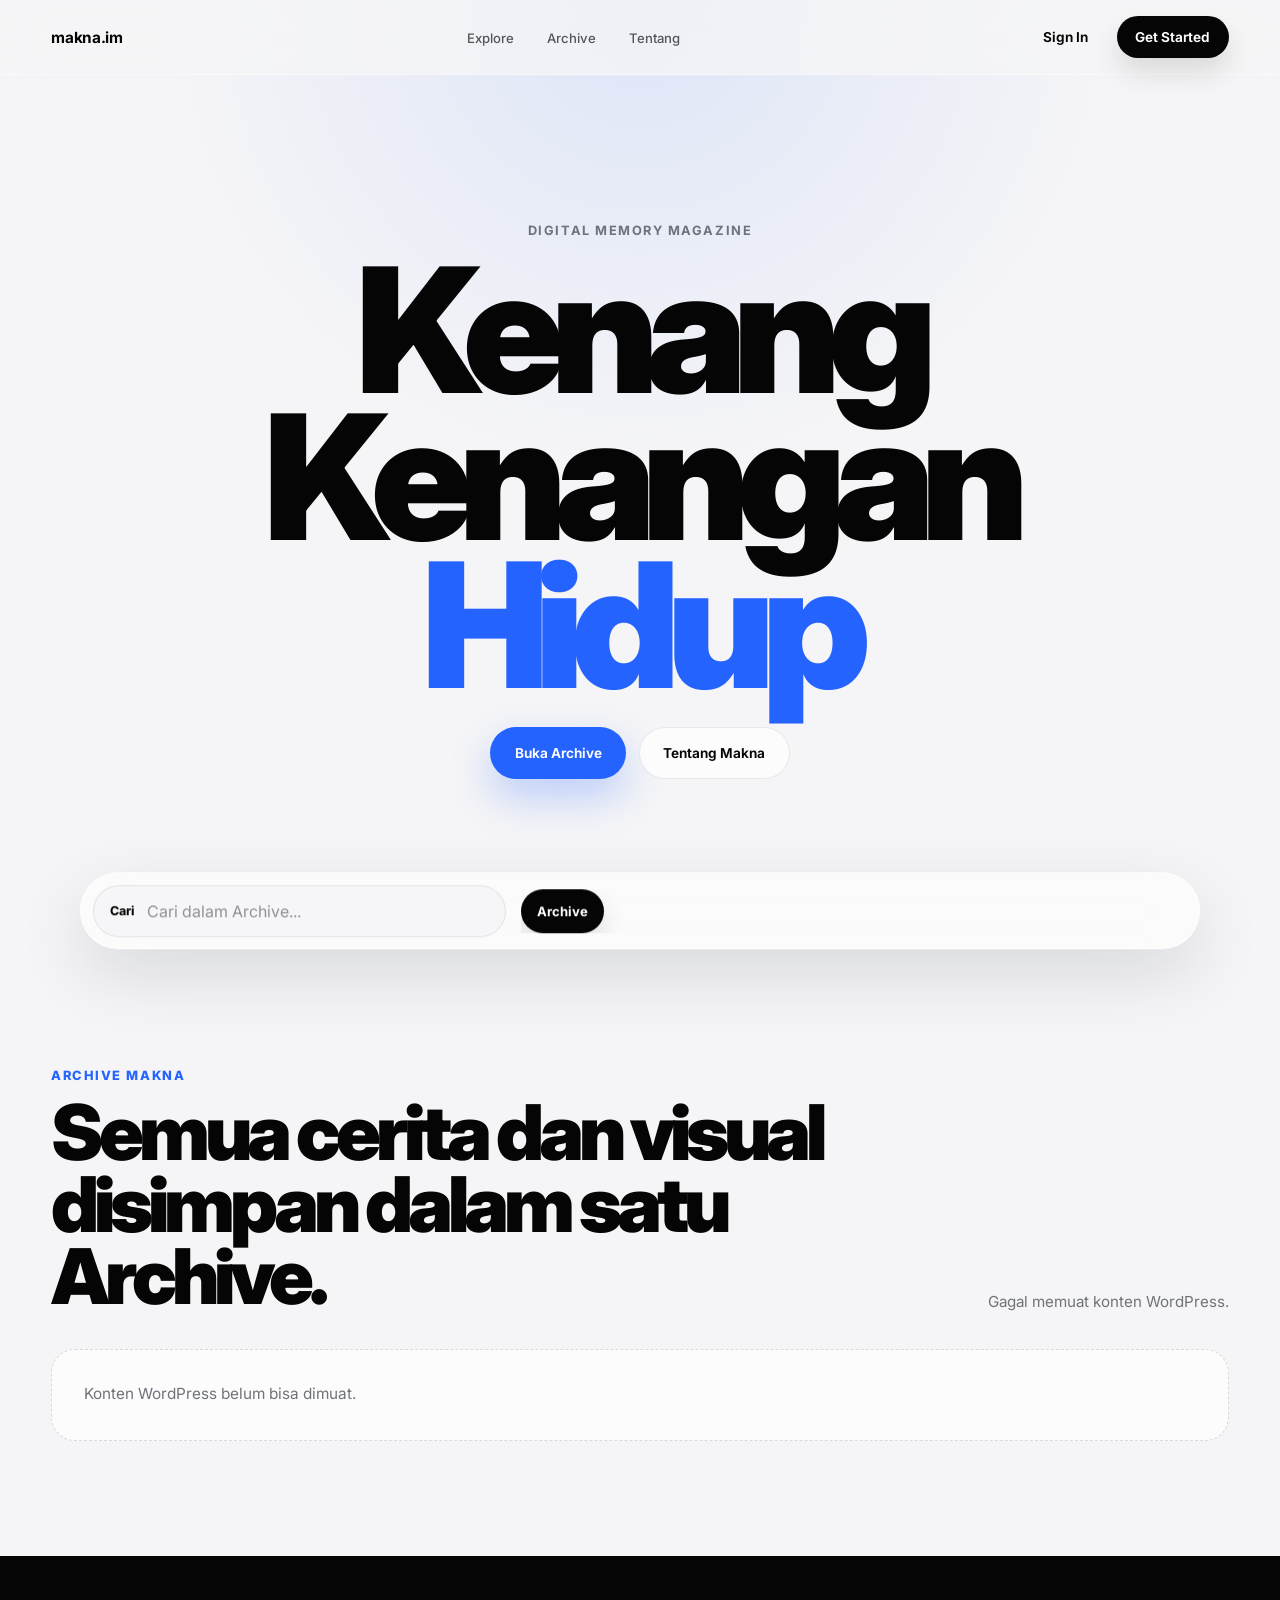
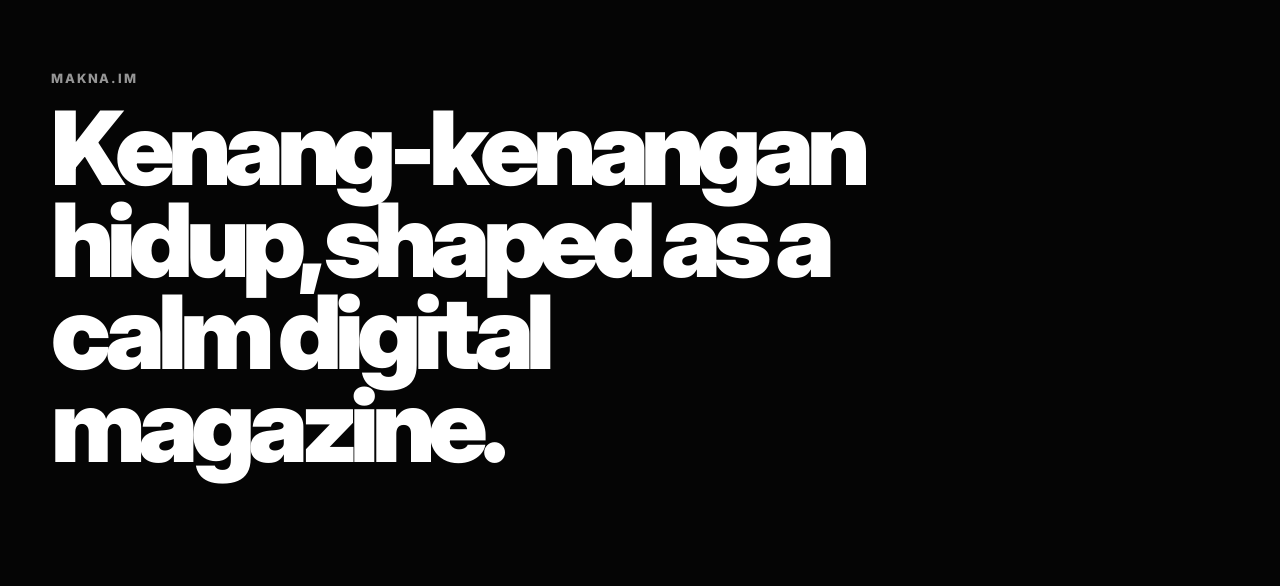
==== index.html @ 2d2ca5d4 "Update favicon and page title" ====
<!DOCTYPE html>
<html lang="id">
<head>
  <meta charset="UTF-8">
  <meta name="viewport" content="width=device-width, initial-scale=1.0">
  <title>Kenang Kenangan Hidup</title>
  <link rel="icon" type="image/svg+xml" href="assets/favicon.svg?v=20260603-title">
  <link rel="preconnect" href="https://fonts.googleapis.com">
  <link rel="preconnect" href="https://fonts.gstatic.com" crossorigin>
  <link href="https://fonts.googleapis.com/css2?family=Inter:wght@400;500;600;700;800;900&display=swap" rel="stylesheet">
  <link rel="stylesheet" href="assets/css/style.css">
</head>
<body>
  <nav id="navbar" class="site-nav">
    <a class="nav-logo" href="#">makna.im</a>
    <ul class="nav-links" id="navLinks">
      <li><a href="#explore">Explore</a></li>
      <li><a href="#content">Archive</a></li>
      <li><a href="#about">Tentang</a></li>
    </ul>
    <div class="nav-actions">
      <button class="btn btn-ghost" type="button">Sign In</button>
      <button class="btn btn-dark" type="button">Get Started</button>
    </div>
    <button class="hamburger" id="hamburger" type="button" aria-label="Buka menu">
      <span></span>
      <span></span>
      <span></span>
    </button>
  </nav>

  <main>
    <section class="hero" id="explore">
      <div class="hero-inner">
        <p class="hero-kicker">Digital memory magazine</p>
        <h1 class="hero-title">
          <span>Kenang</span>
          <span>Kenangan</span>
          <span class="accent">Hidup</span>
        </h1>
        <div class="hero-actions">
          <a class="btn btn-primary" href="#content">Buka Archive</a>
          <a class="btn btn-soft" href="#about">Tentang Makna</a>
        </div>
      </div>
    </section>

    <section class="discover" id="content" aria-label="Konten makna.im">
      <div class="search-shell">
        <label class="search-field" for="contentSearch">
          <span>Cari</span>
          <input id="contentSearch" type="search" placeholder="Cari dalam Archive...">
        </label>
        <div class="category-tabs" aria-label="Archive konten">
          <button class="tab active" type="button" aria-current="true">Archive</button>
        </div>
      </div>
    </section>

    <section class="showcase">
      <div class="section-head">
        <div>
          <p class="section-kicker">Archive makna</p>
          <h2>Semua cerita dan visual disimpan dalam satu Archive.</h2>
        </div>
        <p id="contentStatus">Memuat konten</p>
      </div>
      <div class="editorial-grid" id="contentGrid" aria-live="polite"></div>
    </section>

    <section class="about-strip" id="about">
      <p>makna.im</p>
      <h2>Kenang-kenangan hidup, shaped as a calm digital magazine.</h2>
    </section>
  </main>

  <div class="content-modal" id="contentModal" aria-hidden="true">
    <div class="modal-backdrop" data-modal-close></div>
    <article class="modal-dialog" role="dialog" aria-modal="true" aria-labelledby="modalTitle">
      <button class="modal-close" type="button" aria-label="Tutup popup" data-modal-close>×</button>
      <div class="modal-image" id="modalImage"></div>
      <div class="modal-body">
        <p class="modal-date" id="modalDate"></p>
        <h2 id="modalTitle"></h2>
        <div class="modal-content" id="modalContent"></div>
      </div>
    </article>
  </div>

  <script src="assets/js/config.js?v=20260603-archive2"></script>
  <script src="assets/js/wordpress.js?v=20260603-archive2"></script>
  <script src="assets/js/app.js?v=20260603-archive2"></script>
</body>
</html>
---- assets/css/style.css ----
:root {
  --bg: #f5f5f7;
  --ink: #050505;
  --muted: #6f7279;
  --soft: #ffffff;
  --accent: #2563ff;
  --line: rgba(5, 5, 5, 0.08);
  --line-strong: rgba(5, 5, 5, 0.14);
  --shadow: 0 28px 80px rgba(10, 15, 30, 0.12);
  --ease: cubic-bezier(0.2, 0.8, 0.2, 1);
}

*, *::before, *::after {
  box-sizing: border-box;
  margin: 0;
  padding: 0;
}

html {
  scroll-behavior: smooth;
  font-size: 16px;
}

body {
  min-height: 100vh;
  background:
    radial-gradient(circle at 50% 0%, rgba(37, 99, 255, 0.11), transparent 30rem),
    var(--bg);
  color: var(--ink);
  font-family: "Inter", -apple-system, BlinkMacSystemFont, "Segoe UI", sans-serif;
  overflow-x: hidden;
}

body.modal-open {
  overflow: hidden;
}

img {
  display: block;
  max-width: 100%;
}

button,
input {
  font: inherit;
}

button {
  cursor: pointer;
}

.site-nav {
  position: sticky;
  top: 0;
  z-index: 40;
  display: grid;
  grid-template-columns: auto 1fr auto;
  align-items: center;
  gap: 2rem;
  padding: 1rem clamp(1.25rem, 4vw, 4.5rem);
  background: rgba(245, 245, 247, 0.72);
  border-bottom: 1px solid rgba(255, 255, 255, 0.56);
  backdrop-filter: blur(22px);
}

.nav-logo {
  color: var(--ink);
  font-size: 0.96rem;
  font-weight: 700;
  letter-spacing: -0.02em;
  text-decoration: none;
}

.nav-links {
  display: flex;
  justify-content: center;
  gap: clamp(1.1rem, 2.6vw, 2.6rem);
  list-style: none;
}

.nav-links a {
  color: rgba(5, 5, 5, 0.66);
  font-size: 0.82rem;
  font-weight: 500;
  text-decoration: none;
  transition: color 0.25s var(--ease);
}

.nav-links a:hover {
  color: var(--ink);
}

.nav-actions {
  display: flex;
  align-items: center;
  gap: 0.65rem;
}

.btn {
  display: inline-flex;
  align-items: center;
  justify-content: center;
  min-height: 42px;
  padding: 0 1.1rem;
  border: 1px solid transparent;
  border-radius: 999px;
  font-size: 0.85rem;
  font-weight: 650;
  text-decoration: none;
  transition: transform 0.25s var(--ease), box-shadow 0.25s var(--ease), background 0.25s var(--ease), color 0.25s var(--ease);
}

.btn:hover {
  transform: translateY(-2px);
}

.btn-ghost {
  background: transparent;
  color: var(--ink);
}

.btn-dark {
  background: var(--ink);
  color: #fff;
  box-shadow: 0 14px 28px rgba(5, 5, 5, 0.12);
}

.btn-primary {
  min-height: 52px;
  padding: 0 1.45rem;
  background: var(--accent);
  color: #fff;
  box-shadow: 0 18px 42px rgba(37, 99, 255, 0.28);
}

.btn-primary:hover {
  box-shadow: 0 22px 56px rgba(37, 99, 255, 0.36);
}

.btn-soft {
  min-height: 52px;
  padding: 0 1.45rem;
  background: rgba(255, 255, 255, 0.72);
  border-color: rgba(5, 5, 5, 0.08);
  color: var(--ink);
}

.hamburger {
  display: none;
  width: 42px;
  height: 42px;
  background: rgba(255, 255, 255, 0.72);
  border: 1px solid var(--line);
  border-radius: 999px;
  place-items: center;
  gap: 4px;
}

.hamburger span {
  display: block;
  width: 16px;
  height: 2px;
  background: var(--ink);
}

.hero {
  display: grid;
  min-height: calc(100vh - 74px);
  place-items: center;
  padding: clamp(3rem, 7vw, 6rem) clamp(1.25rem, 4vw, 4.5rem) 4rem;
}

.hero-inner {
  width: min(1180px, 100%);
  text-align: center;
}

.hero-kicker {
  margin-bottom: 1.35rem;
  color: var(--muted);
  font-size: 0.8rem;
  font-weight: 700;
  letter-spacing: 0.12em;
  text-transform: uppercase;
}

.hero-title {
  display: grid;
  gap: 0.05em;
  font-size: clamp(4.1rem, 13.6vw, 13.4rem);
  font-weight: 900;
  letter-spacing: -0.075em;
  line-height: 0.8;
}

.hero-title span {
  display: block;
}

.hero-title .accent {
  color: var(--accent);
}

.hero-subheadline {
  width: min(720px, 100%);
  margin: clamp(1.6rem, 4vw, 2.6rem) auto 0;
  color: rgba(5, 5, 5, 0.68);
  font-size: clamp(1.05rem, 1.7vw, 1.35rem);
  font-weight: 450;
  line-height: 1.55;
}

.hero-actions {
  display: flex;
  justify-content: center;
  gap: 0.85rem;
  margin-top: 2rem;
}

.discover {
  padding: 0 clamp(1.25rem, 4vw, 4.5rem);
  transform: translateY(-1.8rem);
}

.search-shell {
  display: grid;
  grid-template-columns: minmax(240px, 0.9fr) minmax(0, 1.45fr);
  gap: 0.9rem;
  align-items: center;
  width: min(1120px, 100%);
  margin: 0 auto;
  padding: 0.72rem;
  background: rgba(255, 255, 255, 0.62);
  border: 1px solid rgba(255, 255, 255, 0.86);
  border-radius: 999px;
  box-shadow: 0 24px 70px rgba(10, 15, 30, 0.12);
  backdrop-filter: blur(24px);
}

.search-field {
  display: flex;
  align-items: center;
  gap: 0.85rem;
  min-height: 52px;
  padding: 0 1rem;
  background: rgba(245, 245, 247, 0.82);
  border: 1px solid var(--line);
  border-radius: 999px;
}

.search-field span {
  color: var(--ink);
  font-size: 0.78rem;
  font-weight: 750;
}

.search-field input {
  width: 100%;
  min-width: 0;
  background: transparent;
  border: 0;
  color: var(--ink);
  outline: 0;
}

.search-field input::placeholder {
  color: rgba(5, 5, 5, 0.42);
}

.category-tabs {
  display: flex;
  gap: 0.35rem;
  overflow-x: auto;
  scrollbar-width: none;
}

.category-tabs::-webkit-scrollbar {
  display: none;
}

.tab {
  flex: 0 0 auto;
  min-height: 44px;
  padding: 0 1rem;
  background: transparent;
  border: 0;
  border-radius: 999px;
  color: rgba(5, 5, 5, 0.56);
  font-size: 0.82rem;
  font-weight: 700;
  transition: color 0.25s var(--ease), background 0.25s var(--ease), box-shadow 0.25s var(--ease);
}

.tab:hover,
.tab.active {
  background: var(--ink);
  color: #fff;
  box-shadow: 0 12px 26px rgba(5, 5, 5, 0.12);
}

.showcase {
  padding: clamp(2.8rem, 7vw, 6rem) clamp(1.25rem, 4vw, 4.5rem) clamp(4rem, 9vw, 8rem);
}

.section-head {
  display: grid;
  grid-template-columns: minmax(0, 1fr) minmax(220px, 330px);
  gap: 2rem;
  align-items: end;
  width: min(1280px, 100%);
  margin: 0 auto 2.2rem;
}

.section-kicker {
  margin-bottom: 0.9rem;
  color: var(--accent);
  font-size: 0.8rem;
  font-weight: 800;
  letter-spacing: 0.12em;
  text-transform: uppercase;
}

.section-head h2 {
  max-width: 840px;
  font-size: clamp(2.3rem, 6vw, 5.9rem);
  font-weight: 900;
  letter-spacing: -0.065em;
  line-height: 0.94;
}

.section-head > p {
  color: var(--muted);
  font-size: 0.95rem;
  line-height: 1.55;
  text-align: right;
}

.editorial-grid {
  display: grid;
  grid-template-columns: repeat(12, minmax(0, 1fr));
  grid-auto-rows: 92px;
  gap: clamp(0.9rem, 1.8vw, 1.25rem);
  width: min(1280px, 100%);
  margin: 0 auto;
}

.content-card {
  position: relative;
  overflow: hidden;
  display: flex;
  align-items: flex-end;
  min-height: 280px;
  padding: 0;
  background: #dfe2e8;
  border: 0;
  border-radius: 24px;
  color: #fff;
  cursor: pointer;
  grid-column: span 4;
  grid-row: span 4;
  isolation: isolate;
  text-align: left;
  box-shadow: 0 12px 40px rgba(10, 15, 30, 0.08);
  transition: transform 0.35s var(--ease), box-shadow 0.35s var(--ease);
}

.content-card:nth-child(6n + 1) {
  grid-column: span 7;
  grid-row: span 6;
}

.content-card:nth-child(6n + 2) {
  grid-column: span 5;
  grid-row: span 4;
}

.content-card:nth-child(6n + 3) {
  grid-column: span 5;
  grid-row: span 5;
}

.content-card:nth-child(6n + 4) {
  grid-column: span 4;
  grid-row: span 4;
}

.content-card:nth-child(6n + 5) {
  grid-column: span 3;
  grid-row: span 4;
}

.content-card:hover {
  transform: translateY(-6px);
  box-shadow: 0 30px 90px rgba(10, 15, 30, 0.18);
}

.content-card img {
  position: absolute;
  inset: 0;
  z-index: -2;
  width: 100%;
  height: 100%;
  object-fit: cover;
  transition: transform 0.55s var(--ease), filter 0.55s var(--ease);
}

.content-card:hover img {
  transform: scale(1.055);
  filter: saturate(1.05);
}

.content-card::after {
  content: "";
  position: absolute;
  inset: 0;
  z-index: -1;
  background:
    linear-gradient(180deg, rgba(5, 5, 5, 0.04), rgba(5, 5, 5, 0.72)),
    linear-gradient(90deg, rgba(5, 5, 5, 0.42), transparent 62%);
}

.card-caption {
  display: grid;
  gap: 0.55rem;
  width: 100%;
  padding: clamp(1.1rem, 2.3vw, 1.6rem);
}

.card-meta {
  display: flex;
  align-items: center;
  gap: 0.6rem;
  color: rgba(255, 255, 255, 0.78);
  font-size: 0.72rem;
  font-weight: 800;
  letter-spacing: 0.1em;
  text-transform: uppercase;
}

.card-meta span:first-child {
  padding: 0.34rem 0.58rem;
  background: rgba(255, 255, 255, 0.16);
  border: 1px solid rgba(255, 255, 255, 0.22);
  border-radius: 999px;
  backdrop-filter: blur(12px);
}

.card-caption h3 {
  max-width: 680px;
  font-size: clamp(1.45rem, 3.4vw, 3.4rem);
  font-weight: 850;
  letter-spacing: -0.045em;
  line-height: 0.98;
}

.card-caption p {
  max-width: 520px;
  color: rgba(255, 255, 255, 0.78);
  font-size: 0.92rem;
  line-height: 1.52;
}

.content-empty,
.content-loading {
  grid-column: 1 / -1;
  padding: 2rem;
  background: rgba(255, 255, 255, 0.7);
  border: 1px dashed var(--line-strong);
  border-radius: 24px;
  color: var(--muted);
  font-size: 0.96rem;
  line-height: 1.6;
  backdrop-filter: blur(14px);
}

.about-strip {
  display: grid;
  gap: 1rem;
  padding: clamp(4rem, 9vw, 8rem) clamp(1.25rem, 4vw, 4.5rem);
  background: #050505;
  color: #fff;
}

.about-strip p {
  color: rgba(255, 255, 255, 0.58);
  font-size: 0.8rem;
  font-weight: 800;
  letter-spacing: 0.14em;
  text-transform: uppercase;
}

.about-strip h2 {
  width: min(920px, 100%);
  font-size: clamp(2.8rem, 8vw, 7.5rem);
  font-weight: 900;
  letter-spacing: -0.07em;
  line-height: 0.9;
}

.content-modal {
  position: fixed;
  inset: 0;
  z-index: 100;
  display: none;
  padding: 1.5rem;
}

.content-modal.open {
  display: grid;
  place-items: center;
}

.modal-backdrop {
  position: absolute;
  inset: 0;
  background: rgba(5, 5, 5, 0.64);
  backdrop-filter: blur(12px);
}

.modal-dialog {
  position: relative;
  z-index: 1;
  display: grid;
  grid-template-columns: minmax(280px, 0.9fr) minmax(320px, 1fr);
  width: min(1040px, 100%);
  max-height: min(84vh, 820px);
  overflow: hidden;
  background: rgba(255, 255, 255, 0.94);
  border: 1px solid rgba(255, 255, 255, 0.7);
  border-radius: 28px;
  box-shadow: 0 34px 120px rgba(0, 0, 0, 0.34);
}

.modal-close {
  position: absolute;
  top: 1rem;
  right: 1rem;
  z-index: 2;
  width: 44px;
  height: 44px;
  background: rgba(255, 255, 255, 0.84);
  border: 1px solid var(--line);
  border-radius: 999px;
  color: var(--ink);
  font-size: 1.45rem;
  line-height: 1;
}

.modal-image {
  min-height: 100%;
  background: #dfe2e8;
}

.modal-image img {
  width: 100%;
  height: 100%;
  object-fit: cover;
}

.modal-body {
  overflow-y: auto;
  padding: clamp(1.5rem, 4vw, 3rem);
}

.modal-date {
  margin-bottom: 0.9rem;
  color: var(--accent);
  font-size: 0.75rem;
  font-weight: 800;
  letter-spacing: 0.12em;
  text-transform: uppercase;
}

.modal-body h2 {
  margin-bottom: 1.2rem;
  font-size: clamp(2.2rem, 5vw, 4.6rem);
  font-weight: 900;
  letter-spacing: -0.06em;
  line-height: 0.95;
}

.modal-content {
  color: rgba(5, 5, 5, 0.7);
  font-size: 1rem;
  line-height: 1.75;
}

.modal-content > * + * {
  margin-top: 1rem;
}

.modal-content img {
  height: auto;
  border-radius: 20px;
}

@media (max-width: 980px) {
  .site-nav {
    grid-template-columns: auto auto;
  }

  .nav-links,
  .nav-actions {
    display: none;
  }

  .hamburger {
    display: grid;
    justify-self: end;
  }

  .nav-links.open {
    position: fixed;
    top: 68px;
    left: 1rem;
    right: 1rem;
    display: grid;
    justify-content: stretch;
    gap: 0;
    overflow: hidden;
    background: rgba(255, 255, 255, 0.92);
    border: 1px solid var(--line);
    border-radius: 24px;
    box-shadow: var(--shadow);
    backdrop-filter: blur(20px);
  }

  .nav-links.open a {
    display: block;
    padding: 1rem;
    border-bottom: 1px solid var(--line);
  }

  .hero {
    min-height: auto;
    padding-top: 4.5rem;
  }

  .search-shell {
    grid-template-columns: 1fr;
    border-radius: 28px;
  }

  .section-head {
    grid-template-columns: 1fr;
  }

  .section-head > p {
    text-align: left;
  }

  .editorial-grid {
    grid-template-columns: repeat(6, minmax(0, 1fr));
    grid-auto-rows: 84px;
  }

  .content-card,
  .content-card:nth-child(n) {
    grid-column: span 3;
    grid-row: span 4;
  }

  .content-card:nth-child(4n + 1) {
    grid-column: span 6;
    grid-row: span 5;
  }

  .modal-dialog {
    grid-template-columns: 1fr;
  }

  .modal-image {
    min-height: 260px;
    max-height: 340px;
  }
}

@media (max-width: 640px) {
  .site-nav {
    padding: 0.9rem 1rem;
  }

  .hero-title {
    font-size: clamp(4.3rem, 21vw, 7rem);
    letter-spacing: -0.08em;
  }

  .hero-actions {
    flex-direction: column;
    align-items: stretch;
  }

  .discover {
    transform: none;
    padding-top: 1rem;
  }

  .search-shell {
    padding: 0.55rem;
  }

  .editorial-grid {
    grid-template-columns: 1fr;
    grid-auto-rows: auto;
  }

  .content-card,
  .content-card:nth-child(n) {
    grid-column: auto;
    grid-row: auto;
    min-height: 420px;
  }

  .content-modal {
    padding: 0.7rem;
  }

  .modal-dialog {
    max-height: 88vh;
    border-radius: 24px;
  }

  .modal-body {
    padding: 1.35rem;
  }
}
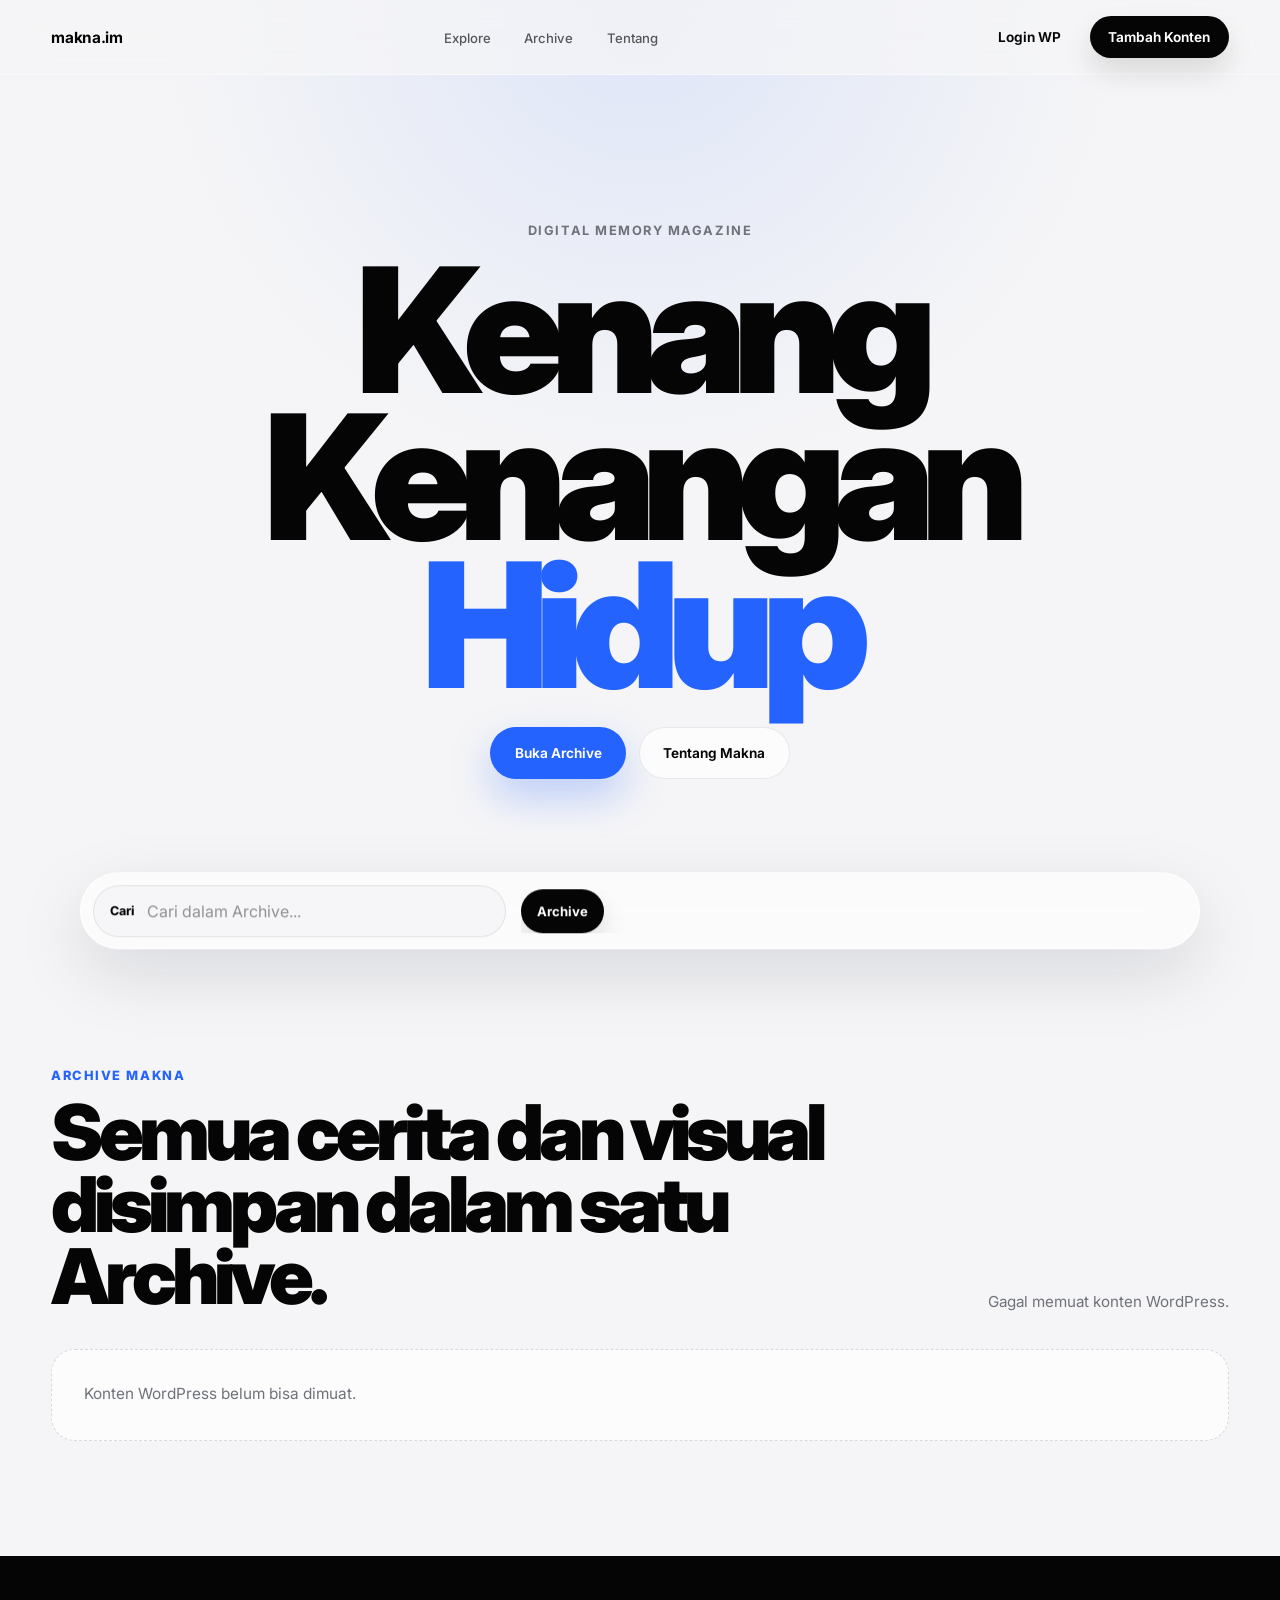
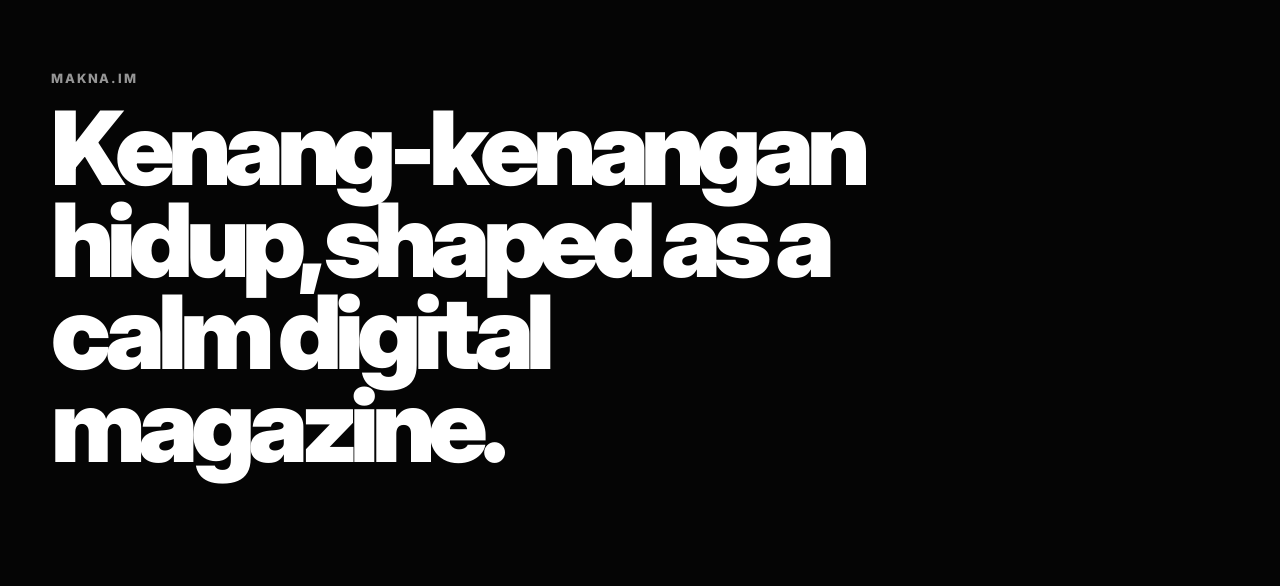
==== commit ad0cb1d5: "Link navbar actions to WordPress" ====
--- a/index.html
+++ b/index.html
@@ -19,8 +19,8 @@
       <li><a href="#about">Tentang</a></li>
     </ul>
     <div class="nav-actions">
-      <button class="btn btn-ghost" type="button">Sign In</button>
-      <button class="btn btn-dark" type="button">Get Started</button>
+      <a class="btn btn-ghost" href="https://wordpress.com/home/rexorange7.wordpress.com" target="_blank" rel="noopener noreferrer">Login WP</a>
+      <a class="btn btn-dark" href="https://rexorange7.wordpress.com/wp-admin/post-new.php" target="_blank" rel="noopener noreferrer">Tambah Konten</a>
     </div>
     <button class="hamburger" id="hamburger" type="button" aria-label="Buka menu">
       <span></span>
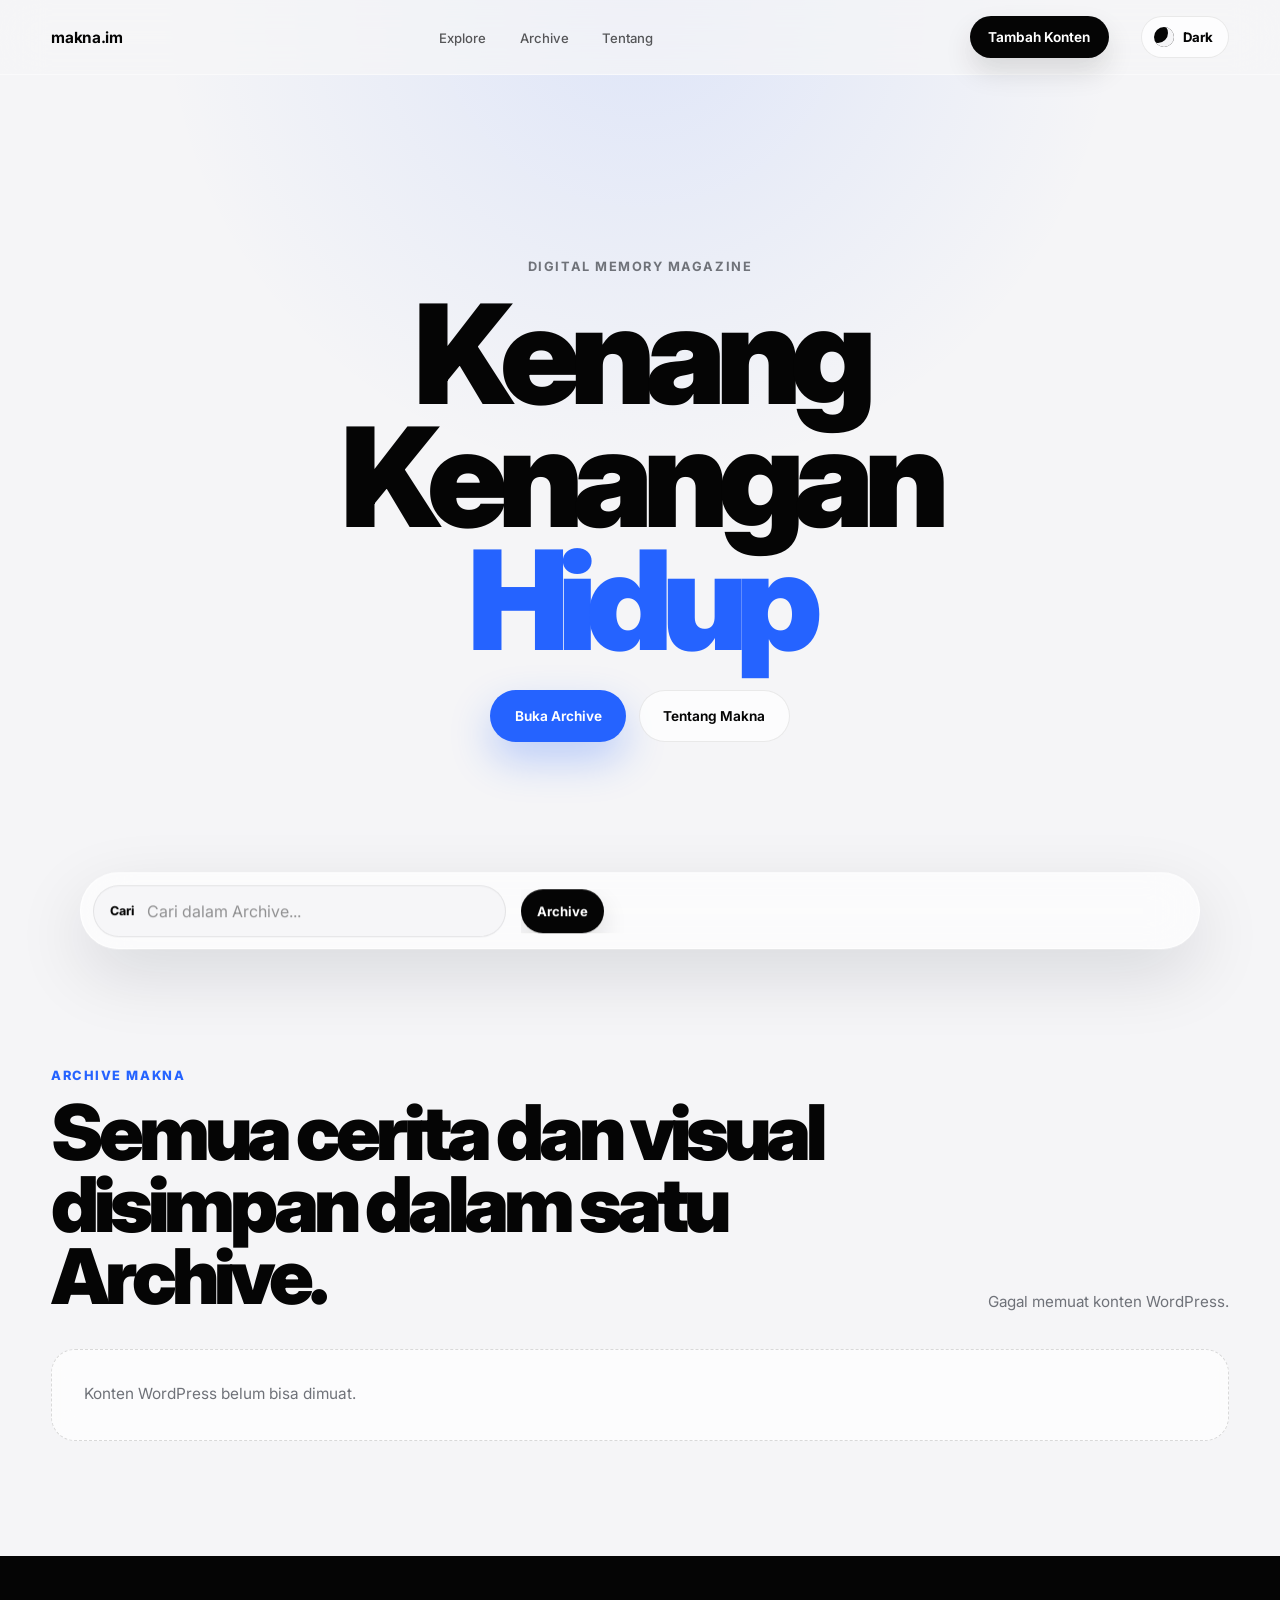
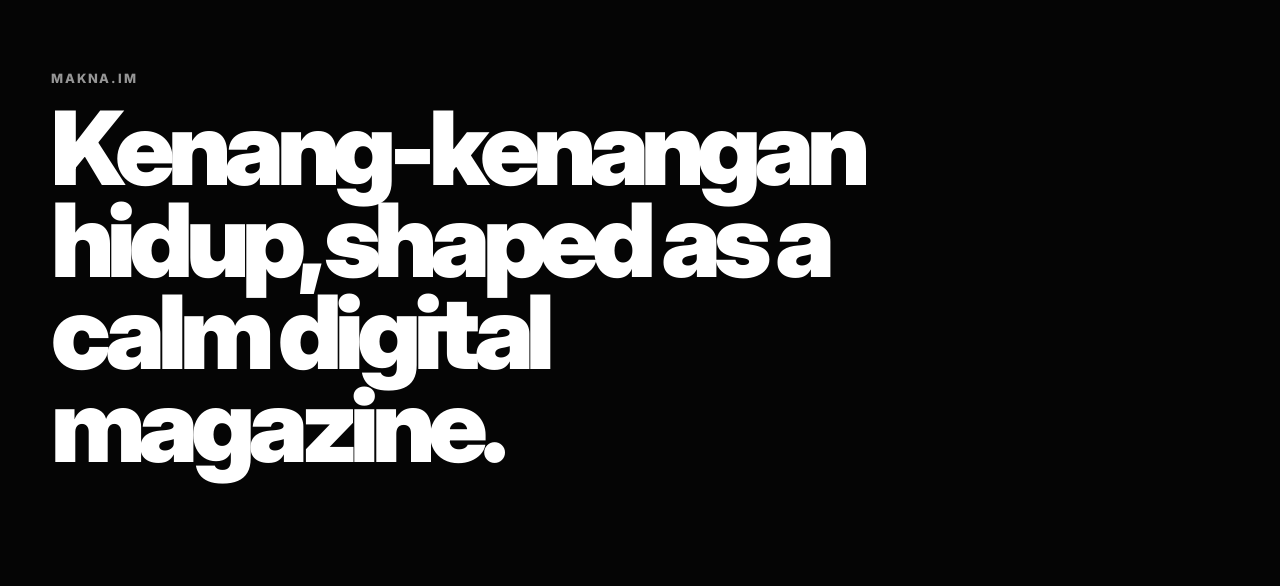
==== commit 40390715: "Add dark mode and refine hero" ====
--- a/index.html
+++ b/index.html
@@ -5,10 +5,19 @@
   <meta name="viewport" content="width=device-width, initial-scale=1.0">
   <title>Kenang Kenangan Hidup</title>
   <link rel="icon" type="image/svg+xml" href="assets/favicon.svg?v=20260603-title">
+  <script>
+    try {
+      const storedTheme = localStorage.getItem("makna-theme");
+      const prefersDark = window.matchMedia("(prefers-color-scheme: dark)").matches;
+      document.documentElement.dataset.theme = storedTheme || (prefersDark ? "dark" : "light");
+    } catch (error) {
+      document.documentElement.dataset.theme = "light";
+    }
+  </script>
   <link rel="preconnect" href="https://fonts.googleapis.com">
   <link rel="preconnect" href="https://fonts.gstatic.com" crossorigin>
   <link href="https://fonts.googleapis.com/css2?family=Inter:wght@400;500;600;700;800;900&display=swap" rel="stylesheet">
-  <link rel="stylesheet" href="assets/css/style.css">
+  <link rel="stylesheet" href="assets/css/style.css?v=20260603-dark">
 </head>
 <body>
   <nav id="navbar" class="site-nav">
@@ -19,9 +28,12 @@
       <li><a href="#about">Tentang</a></li>
     </ul>
     <div class="nav-actions">
-      <a class="btn btn-ghost" href="https://wordpress.com/home/rexorange7.wordpress.com" target="_blank" rel="noopener noreferrer">Login WP</a>
       <a class="btn btn-dark" href="https://rexorange7.wordpress.com/wp-admin/post-new.php" target="_blank" rel="noopener noreferrer">Tambah Konten</a>
     </div>
+    <button class="theme-toggle" id="themeToggle" type="button" aria-label="Aktifkan dark mode" aria-pressed="false">
+      <span class="theme-toggle-icon" aria-hidden="true"></span>
+      <span id="themeToggleText">Dark</span>
+    </button>
     <button class="hamburger" id="hamburger" type="button" aria-label="Buka menu">
       <span></span>
       <span></span>
@@ -89,6 +101,6 @@
 
   <script src="assets/js/config.js?v=20260603-archive2"></script>
   <script src="assets/js/wordpress.js?v=20260603-archive2"></script>
-  <script src="assets/js/app.js?v=20260603-archive2"></script>
+  <script src="assets/js/app.js?v=20260603-dark"></script>
 </body>
 </html>
--- a/assets/css/style.css
+++ b/assets/css/style.css
@@ -6,8 +6,58 @@
   --accent: #2563ff;
   --line: rgba(5, 5, 5, 0.08);
   --line-strong: rgba(5, 5, 5, 0.14);
+  --body-glow: rgba(37, 99, 255, 0.11);
+  --nav-bg: rgba(245, 245, 247, 0.72);
+  --nav-border: rgba(255, 255, 255, 0.56);
+  --nav-link: rgba(5, 5, 5, 0.66);
+  --control-bg: rgba(255, 255, 255, 0.72);
+  --glass-bg: rgba(255, 255, 255, 0.62);
+  --glass-border: rgba(255, 255, 255, 0.86);
+  --field-bg: rgba(245, 245, 247, 0.82);
+  --placeholder: rgba(5, 5, 5, 0.42);
+  --pill-muted: rgba(5, 5, 5, 0.56);
+  --inverse: #050505;
+  --inverse-text: #ffffff;
+  --empty-bg: rgba(255, 255, 255, 0.7);
+  --modal-bg: rgba(255, 255, 255, 0.94);
+  --modal-border: rgba(255, 255, 255, 0.7);
+  --modal-text: rgba(5, 5, 5, 0.7);
+  --about-bg: #050505;
+  --about-text: #ffffff;
+  --about-muted: rgba(255, 255, 255, 0.58);
   --shadow: 0 28px 80px rgba(10, 15, 30, 0.12);
   --ease: cubic-bezier(0.2, 0.8, 0.2, 1);
+  color-scheme: light;
+}
+
+:root[data-theme="dark"] {
+  --bg: #08090b;
+  --ink: #f5f5f7;
+  --muted: #a2a6ad;
+  --soft: #111316;
+  --line: rgba(255, 255, 255, 0.1);
+  --line-strong: rgba(255, 255, 255, 0.18);
+  --body-glow: rgba(37, 99, 255, 0.2);
+  --nav-bg: rgba(8, 9, 11, 0.76);
+  --nav-border: rgba(255, 255, 255, 0.08);
+  --nav-link: rgba(245, 245, 247, 0.68);
+  --control-bg: rgba(255, 255, 255, 0.08);
+  --glass-bg: rgba(17, 19, 22, 0.7);
+  --glass-border: rgba(255, 255, 255, 0.1);
+  --field-bg: rgba(255, 255, 255, 0.07);
+  --placeholder: rgba(245, 245, 247, 0.42);
+  --pill-muted: rgba(245, 245, 247, 0.6);
+  --inverse: #f5f5f7;
+  --inverse-text: #050505;
+  --empty-bg: rgba(255, 255, 255, 0.06);
+  --modal-bg: rgba(17, 19, 22, 0.96);
+  --modal-border: rgba(255, 255, 255, 0.1);
+  --modal-text: rgba(245, 245, 247, 0.74);
+  --about-bg: #f5f5f7;
+  --about-text: #050505;
+  --about-muted: rgba(5, 5, 5, 0.58);
+  --shadow: 0 28px 80px rgba(0, 0, 0, 0.42);
+  color-scheme: dark;
 }
 
 *, *::before, *::after {
@@ -24,7 +74,7 @@
 body {
   min-height: 100vh;
   background:
-    radial-gradient(circle at 50% 0%, rgba(37, 99, 255, 0.11), transparent 30rem),
+    radial-gradient(circle at 50% 0%, var(--body-glow), transparent 30rem),
     var(--bg);
   color: var(--ink);
   font-family: "Inter", -apple-system, BlinkMacSystemFont, "Segoe UI", sans-serif;
@@ -54,12 +104,12 @@
   top: 0;
   z-index: 40;
   display: grid;
-  grid-template-columns: auto 1fr auto;
+  grid-template-columns: auto 1fr auto auto;
   align-items: center;
   gap: 2rem;
   padding: 1rem clamp(1.25rem, 4vw, 4.5rem);
-  background: rgba(245, 245, 247, 0.72);
-  border-bottom: 1px solid rgba(255, 255, 255, 0.56);
+  background: var(--nav-bg);
+  border-bottom: 1px solid var(--nav-border);
   backdrop-filter: blur(22px);
 }
 
@@ -79,7 +129,7 @@
 }
 
 .nav-links a {
-  color: rgba(5, 5, 5, 0.66);
+  color: var(--nav-link);
   font-size: 0.82rem;
   font-weight: 500;
   text-decoration: none;
@@ -120,8 +170,8 @@
 }
 
 .btn-dark {
-  background: var(--ink);
-  color: #fff;
+  background: var(--inverse);
+  color: var(--inverse-text);
   box-shadow: 0 14px 28px rgba(5, 5, 5, 0.12);
 }
 
@@ -140,16 +190,49 @@
 .btn-soft {
   min-height: 52px;
   padding: 0 1.45rem;
-  background: rgba(255, 255, 255, 0.72);
-  border-color: rgba(5, 5, 5, 0.08);
+  background: var(--control-bg);
+  border-color: var(--line);
   color: var(--ink);
+}
+
+.theme-toggle {
+  display: inline-flex;
+  align-items: center;
+  gap: 0.55rem;
+  min-height: 42px;
+  padding: 0 0.95rem 0 0.75rem;
+  background: var(--control-bg);
+  border: 1px solid var(--line);
+  border-radius: 999px;
+  color: var(--ink);
+  font-size: 0.82rem;
+  font-weight: 750;
+  transition: transform 0.25s var(--ease), background 0.25s var(--ease), border-color 0.25s var(--ease);
+}
+
+.theme-toggle:hover {
+  transform: translateY(-2px);
+  border-color: var(--line-strong);
+}
+
+.theme-toggle-icon {
+  position: relative;
+  width: 20px;
+  height: 20px;
+  background: var(--ink);
+  border-radius: 999px;
+  box-shadow: inset -6px -4px 0 var(--bg);
+}
+
+:root[data-theme="dark"] .theme-toggle-icon {
+  box-shadow: 0 0 0 4px rgba(37, 99, 255, 0.14);
 }
 
 .hamburger {
   display: none;
   width: 42px;
   height: 42px;
-  background: rgba(255, 255, 255, 0.72);
+  background: var(--control-bg);
   border: 1px solid var(--line);
   border-radius: 999px;
   place-items: center;
@@ -187,10 +270,10 @@
 .hero-title {
   display: grid;
   gap: 0.05em;
-  font-size: clamp(4.1rem, 13.6vw, 13.4rem);
+  font-size: clamp(3.4rem, 10.8vw, 10.6rem);
   font-weight: 900;
   letter-spacing: -0.075em;
-  line-height: 0.8;
+  line-height: 0.84;
 }
 
 .hero-title span {
@@ -230,8 +313,8 @@
   width: min(1120px, 100%);
   margin: 0 auto;
   padding: 0.72rem;
-  background: rgba(255, 255, 255, 0.62);
-  border: 1px solid rgba(255, 255, 255, 0.86);
+  background: var(--glass-bg);
+  border: 1px solid var(--glass-border);
   border-radius: 999px;
   box-shadow: 0 24px 70px rgba(10, 15, 30, 0.12);
   backdrop-filter: blur(24px);
@@ -243,7 +326,7 @@
   gap: 0.85rem;
   min-height: 52px;
   padding: 0 1rem;
-  background: rgba(245, 245, 247, 0.82);
+  background: var(--field-bg);
   border: 1px solid var(--line);
   border-radius: 999px;
 }
@@ -264,7 +347,7 @@
 }
 
 .search-field input::placeholder {
-  color: rgba(5, 5, 5, 0.42);
+  color: var(--placeholder);
 }
 
 .category-tabs {
@@ -285,7 +368,7 @@
   background: transparent;
   border: 0;
   border-radius: 999px;
-  color: rgba(5, 5, 5, 0.56);
+  color: var(--pill-muted);
   font-size: 0.82rem;
   font-weight: 700;
   transition: color 0.25s var(--ease), background 0.25s var(--ease), box-shadow 0.25s var(--ease);
@@ -293,8 +376,8 @@
 
 .tab:hover,
 .tab.active {
-  background: var(--ink);
-  color: #fff;
+  background: var(--inverse);
+  color: var(--inverse-text);
   box-shadow: 0 12px 26px rgba(5, 5, 5, 0.12);
 }
 
@@ -464,7 +547,7 @@
 .content-loading {
   grid-column: 1 / -1;
   padding: 2rem;
-  background: rgba(255, 255, 255, 0.7);
+  background: var(--empty-bg);
   border: 1px dashed var(--line-strong);
   border-radius: 24px;
   color: var(--muted);
@@ -477,12 +560,12 @@
   display: grid;
   gap: 1rem;
   padding: clamp(4rem, 9vw, 8rem) clamp(1.25rem, 4vw, 4.5rem);
-  background: #050505;
-  color: #fff;
+  background: var(--about-bg);
+  color: var(--about-text);
 }
 
 .about-strip p {
-  color: rgba(255, 255, 255, 0.58);
+  color: var(--about-muted);
   font-size: 0.8rem;
   font-weight: 800;
   letter-spacing: 0.14em;
@@ -525,8 +608,8 @@
   width: min(1040px, 100%);
   max-height: min(84vh, 820px);
   overflow: hidden;
-  background: rgba(255, 255, 255, 0.94);
-  border: 1px solid rgba(255, 255, 255, 0.7);
+  background: var(--modal-bg);
+  border: 1px solid var(--modal-border);
   border-radius: 28px;
   box-shadow: 0 34px 120px rgba(0, 0, 0, 0.34);
 }
@@ -538,7 +621,7 @@
   z-index: 2;
   width: 44px;
   height: 44px;
-  background: rgba(255, 255, 255, 0.84);
+  background: var(--control-bg);
   border: 1px solid var(--line);
   border-radius: 999px;
   color: var(--ink);
@@ -580,7 +663,7 @@
 }
 
 .modal-content {
-  color: rgba(5, 5, 5, 0.7);
+  color: var(--modal-text);
   font-size: 1rem;
   line-height: 1.75;
 }
@@ -596,7 +679,8 @@
 
 @media (max-width: 980px) {
   .site-nav {
-    grid-template-columns: auto auto;
+    grid-template-columns: auto 1fr auto;
+    gap: 0.75rem;
   }
 
   .nav-links,
@@ -606,6 +690,10 @@
 
   .hamburger {
     display: grid;
+    justify-self: end;
+  }
+
+  .theme-toggle {
     justify-self: end;
   }
 
@@ -618,7 +706,7 @@
     justify-content: stretch;
     gap: 0;
     overflow: hidden;
-    background: rgba(255, 255, 255, 0.92);
+    background: var(--modal-bg);
     border: 1px solid var(--line);
     border-radius: 24px;
     box-shadow: var(--shadow);
@@ -681,8 +769,8 @@
   }
 
   .hero-title {
-    font-size: clamp(4.3rem, 21vw, 7rem);
-    letter-spacing: -0.08em;
+    font-size: clamp(3.35rem, 16.5vw, 5.7rem);
+    letter-spacing: -0.07em;
   }
 
   .hero-actions {
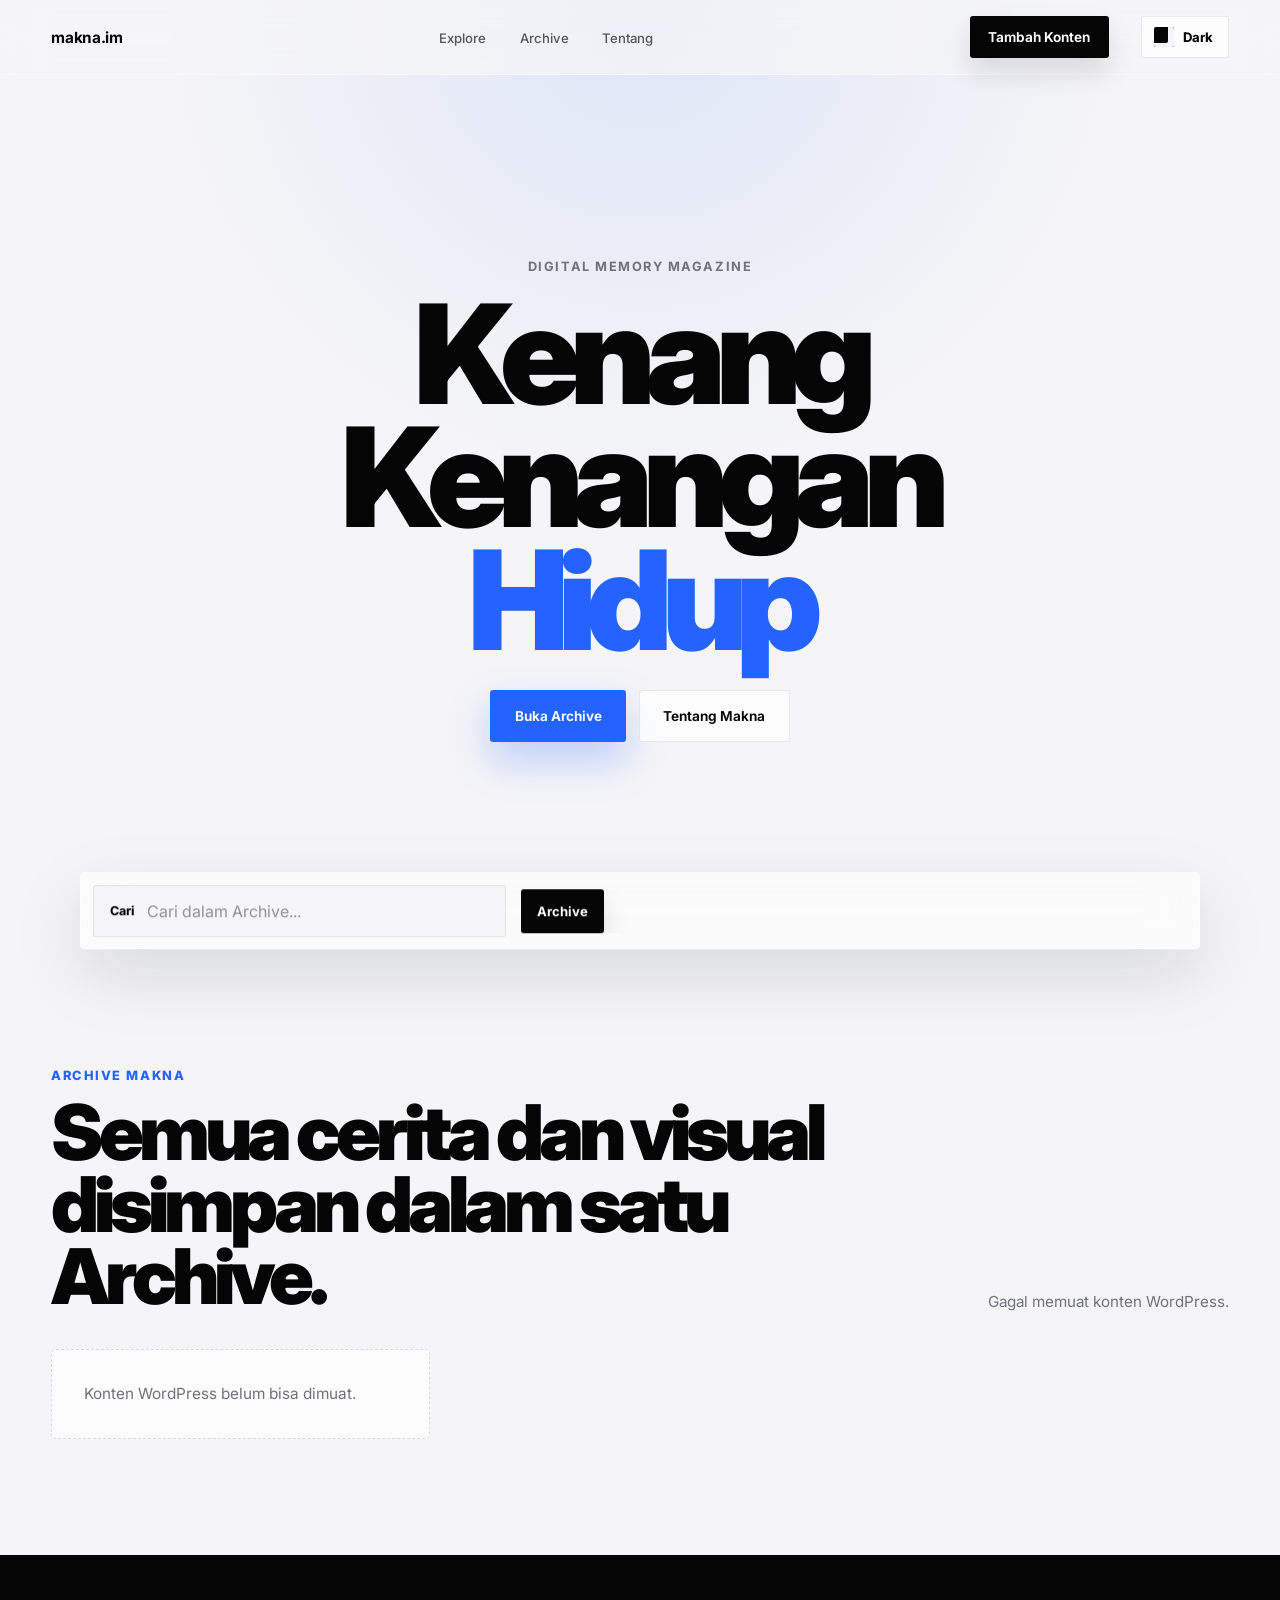
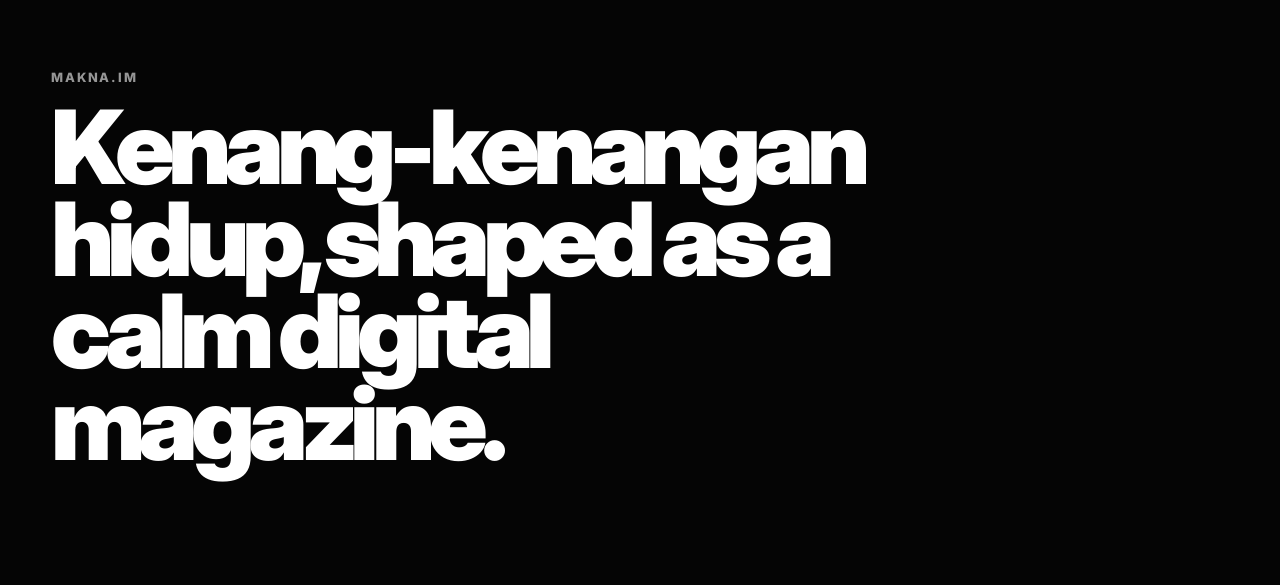
==== commit d706628d: "Refine archive media and comments" ====
--- a/index.html
+++ b/index.html
@@ -17,7 +17,7 @@
   <link rel="preconnect" href="https://fonts.googleapis.com">
   <link rel="preconnect" href="https://fonts.gstatic.com" crossorigin>
   <link href="https://fonts.googleapis.com/css2?family=Inter:wght@400;500;600;700;800;900&display=swap" rel="stylesheet">
-  <link rel="stylesheet" href="assets/css/style.css?v=20260603-dark">
+  <link rel="stylesheet" href="assets/css/style.css?v=20260603-photo-fit">
 </head>
 <body>
   <nav id="navbar" class="site-nav">
@@ -95,12 +95,26 @@
         <p class="modal-date" id="modalDate"></p>
         <h2 id="modalTitle"></h2>
         <div class="modal-content" id="modalContent"></div>
+        <section class="engagement" aria-label="Komentar">
+          <div class="comments-panel">
+            <h3>Komentar</h3>
+            <div class="comments-list" id="commentsList">
+              <p>Memuat komentar...</p>
+            </div>
+            <form class="comment-form" id="commentForm">
+              <input id="commentName" name="name" type="text" placeholder="Nama" autocomplete="name" required>
+              <textarea id="commentText" name="comment" rows="4" placeholder="Tulis komentar..." required></textarea>
+              <button class="btn btn-dark" type="submit">Kirim Komentar</button>
+              <p id="commentStatus"></p>
+            </form>
+          </div>
+        </section>
       </div>
     </article>
   </div>
 
   <script src="assets/js/config.js?v=20260603-archive2"></script>
-  <script src="assets/js/wordpress.js?v=20260603-archive2"></script>
-  <script src="assets/js/app.js?v=20260603-dark"></script>
+  <script src="assets/js/wordpress.js?v=20260603-engagement"></script>
+  <script src="assets/js/app.js?v=20260603-engagement"></script>
 </body>
 </html>
--- a/assets/css/style.css
+++ b/assets/css/style.css
@@ -22,9 +22,12 @@
   --modal-bg: rgba(255, 255, 255, 0.94);
   --modal-border: rgba(255, 255, 255, 0.7);
   --modal-text: rgba(5, 5, 5, 0.7);
+  --image-frame: #eef0f4;
   --about-bg: #050505;
   --about-text: #ffffff;
   --about-muted: rgba(255, 255, 255, 0.58);
+  --corner-tight: 3px;
+  --corner-medium: 5px;
   --shadow: 0 28px 80px rgba(10, 15, 30, 0.12);
   --ease: cubic-bezier(0.2, 0.8, 0.2, 1);
   color-scheme: light;
@@ -53,6 +56,7 @@
   --modal-bg: rgba(17, 19, 22, 0.96);
   --modal-border: rgba(255, 255, 255, 0.1);
   --modal-text: rgba(245, 245, 247, 0.74);
+  --image-frame: #07080a;
   --about-bg: #f5f5f7;
   --about-text: #050505;
   --about-muted: rgba(5, 5, 5, 0.58);
@@ -153,7 +157,7 @@
   min-height: 42px;
   padding: 0 1.1rem;
   border: 1px solid transparent;
-  border-radius: 999px;
+  border-radius: var(--corner-tight);
   font-size: 0.85rem;
   font-weight: 650;
   text-decoration: none;
@@ -203,7 +207,7 @@
   padding: 0 0.95rem 0 0.75rem;
   background: var(--control-bg);
   border: 1px solid var(--line);
-  border-radius: 999px;
+  border-radius: var(--corner-tight);
   color: var(--ink);
   font-size: 0.82rem;
   font-weight: 750;
@@ -220,7 +224,7 @@
   width: 20px;
   height: 20px;
   background: var(--ink);
-  border-radius: 999px;
+  border-radius: 2px;
   box-shadow: inset -6px -4px 0 var(--bg);
 }
 
@@ -234,7 +238,7 @@
   height: 42px;
   background: var(--control-bg);
   border: 1px solid var(--line);
-  border-radius: 999px;
+  border-radius: var(--corner-tight);
   place-items: center;
   gap: 4px;
 }
@@ -315,7 +319,7 @@
   padding: 0.72rem;
   background: var(--glass-bg);
   border: 1px solid var(--glass-border);
-  border-radius: 999px;
+  border-radius: var(--corner-medium);
   box-shadow: 0 24px 70px rgba(10, 15, 30, 0.12);
   backdrop-filter: blur(24px);
 }
@@ -328,7 +332,7 @@
   padding: 0 1rem;
   background: var(--field-bg);
   border: 1px solid var(--line);
-  border-radius: 999px;
+  border-radius: var(--corner-tight);
 }
 
 .search-field span {
@@ -367,7 +371,7 @@
   padding: 0 1rem;
   background: transparent;
   border: 0;
-  border-radius: 999px;
+  border-radius: var(--corner-tight);
   color: var(--pill-muted);
   font-size: 0.82rem;
   font-weight: 700;
@@ -419,10 +423,8 @@
 }
 
 .editorial-grid {
-  display: grid;
-  grid-template-columns: repeat(12, minmax(0, 1fr));
-  grid-auto-rows: 92px;
-  gap: clamp(0.9rem, 1.8vw, 1.25rem);
+  columns: 3 280px;
+  column-gap: clamp(0.9rem, 1.8vw, 1.25rem);
   width: min(1280px, 100%);
   margin: 0 auto;
 }
@@ -430,46 +432,46 @@
 .content-card {
   position: relative;
   overflow: hidden;
-  display: flex;
-  align-items: flex-end;
-  min-height: 280px;
+  display: inline-block;
+  width: 100%;
+  min-height: 0;
+  margin: 0 0 clamp(0.9rem, 1.8vw, 1.25rem);
   padding: 0;
-  background: #dfe2e8;
-  border: 0;
-  border-radius: 24px;
-  color: #fff;
+  background: var(--soft);
+  border: 1px solid var(--line);
+  border-radius: var(--corner-medium);
+  color: var(--ink);
   cursor: pointer;
-  grid-column: span 4;
-  grid-row: span 4;
   isolation: isolate;
   text-align: left;
   box-shadow: 0 12px 40px rgba(10, 15, 30, 0.08);
+  break-inside: avoid;
   transition: transform 0.35s var(--ease), box-shadow 0.35s var(--ease);
 }
 
 .content-card:nth-child(6n + 1) {
-  grid-column: span 7;
-  grid-row: span 6;
+  grid-column: auto;
+  grid-row: auto;
 }
 
 .content-card:nth-child(6n + 2) {
-  grid-column: span 5;
-  grid-row: span 4;
+  grid-column: auto;
+  grid-row: auto;
 }
 
 .content-card:nth-child(6n + 3) {
-  grid-column: span 5;
-  grid-row: span 5;
+  grid-column: auto;
+  grid-row: auto;
 }
 
 .content-card:nth-child(6n + 4) {
-  grid-column: span 4;
-  grid-row: span 4;
+  grid-column: auto;
+  grid-row: auto;
 }
 
 .content-card:nth-child(6n + 5) {
-  grid-column: span 3;
-  grid-row: span 4;
+  grid-column: auto;
+  grid-row: auto;
 }
 
 .content-card:hover {
@@ -478,28 +480,21 @@
 }
 
 .content-card img {
-  position: absolute;
-  inset: 0;
-  z-index: -2;
+  display: block;
   width: 100%;
-  height: 100%;
-  object-fit: cover;
+  height: auto;
+  background: var(--image-frame);
+  object-fit: contain;
   transition: transform 0.55s var(--ease), filter 0.55s var(--ease);
 }
 
 .content-card:hover img {
-  transform: scale(1.055);
+  transform: none;
   filter: saturate(1.05);
 }
 
 .content-card::after {
-  content: "";
-  position: absolute;
-  inset: 0;
-  z-index: -1;
-  background:
-    linear-gradient(180deg, rgba(5, 5, 5, 0.04), rgba(5, 5, 5, 0.72)),
-    linear-gradient(90deg, rgba(5, 5, 5, 0.42), transparent 62%);
+  display: none;
 }
 
 .card-caption {
@@ -507,13 +502,15 @@
   gap: 0.55rem;
   width: 100%;
   padding: clamp(1.1rem, 2.3vw, 1.6rem);
+  background: var(--soft);
+  border-top: 1px solid var(--line);
 }
 
 .card-meta {
   display: flex;
   align-items: center;
   gap: 0.6rem;
-  color: rgba(255, 255, 255, 0.78);
+  color: var(--muted);
   font-size: 0.72rem;
   font-weight: 800;
   letter-spacing: 0.1em;
@@ -522,15 +519,15 @@
 
 .card-meta span:first-child {
   padding: 0.34rem 0.58rem;
-  background: rgba(255, 255, 255, 0.16);
-  border: 1px solid rgba(255, 255, 255, 0.22);
-  border-radius: 999px;
+  background: var(--field-bg);
+  border: 1px solid var(--line);
+  border-radius: var(--corner-tight);
   backdrop-filter: blur(12px);
 }
 
 .card-caption h3 {
   max-width: 680px;
-  font-size: clamp(1.45rem, 3.4vw, 3.4rem);
+  font-size: clamp(1.2rem, 2vw, 2.2rem);
   font-weight: 850;
   letter-spacing: -0.045em;
   line-height: 0.98;
@@ -538,7 +535,7 @@
 
 .card-caption p {
   max-width: 520px;
-  color: rgba(255, 255, 255, 0.78);
+  color: var(--muted);
   font-size: 0.92rem;
   line-height: 1.52;
 }
@@ -549,7 +546,7 @@
   padding: 2rem;
   background: var(--empty-bg);
   border: 1px dashed var(--line-strong);
-  border-radius: 24px;
+  border-radius: var(--corner-medium);
   color: var(--muted);
   font-size: 0.96rem;
   line-height: 1.6;
@@ -610,7 +607,7 @@
   overflow: hidden;
   background: var(--modal-bg);
   border: 1px solid var(--modal-border);
-  border-radius: 28px;
+  border-radius: var(--corner-medium);
   box-shadow: 0 34px 120px rgba(0, 0, 0, 0.34);
 }
 
@@ -623,21 +620,24 @@
   height: 44px;
   background: var(--control-bg);
   border: 1px solid var(--line);
-  border-radius: 999px;
+  border-radius: var(--corner-tight);
   color: var(--ink);
   font-size: 1.45rem;
   line-height: 1;
 }
 
 .modal-image {
+  display: grid;
   min-height: 100%;
-  background: #dfe2e8;
+  padding: clamp(0.75rem, 2vw, 1.2rem);
+  background: var(--image-frame);
+  place-items: center;
 }
 
 .modal-image img {
   width: 100%;
   height: 100%;
-  object-fit: cover;
+  object-fit: contain;
 }
 
 .modal-body {
@@ -674,7 +674,96 @@
 
 .modal-content img {
   height: auto;
-  border-radius: 20px;
+  border-radius: var(--corner-medium);
+}
+
+.engagement {
+  display: grid;
+  gap: 1.4rem;
+  margin-top: 2rem;
+  padding-top: 1.4rem;
+  border-top: 1px solid var(--line);
+}
+
+#commentStatus {
+  color: var(--muted);
+  font-size: 0.82rem;
+  line-height: 1.45;
+}
+
+.comments-panel {
+  display: grid;
+  gap: 1rem;
+}
+
+.comments-panel h3 {
+  font-size: 1.05rem;
+  font-weight: 850;
+  letter-spacing: -0.025em;
+}
+
+.comments-list {
+  display: grid;
+  gap: 0.8rem;
+}
+
+.comment-item {
+  display: grid;
+  gap: 0.35rem;
+  padding: 0.9rem 1rem;
+  background: var(--empty-bg);
+  border: 1px solid var(--line);
+  border-radius: var(--corner-tight);
+}
+
+.comment-item header {
+  display: flex;
+  justify-content: space-between;
+  gap: 1rem;
+  color: var(--muted);
+  font-size: 0.74rem;
+  font-weight: 750;
+  letter-spacing: 0.08em;
+  text-transform: uppercase;
+}
+
+.comment-item p {
+  color: var(--modal-text);
+  font-size: 0.92rem;
+  line-height: 1.55;
+}
+
+.comment-form {
+  display: grid;
+  gap: 0.75rem;
+}
+
+.comment-form input,
+.comment-form textarea {
+  width: 100%;
+  border: 1px solid var(--line);
+  border-radius: var(--corner-tight);
+  background: var(--field-bg);
+  color: var(--ink);
+  font: inherit;
+  outline: 0;
+  padding: 0.9rem 1rem;
+  resize: vertical;
+}
+
+.comment-form input::placeholder,
+.comment-form textarea::placeholder {
+  color: var(--placeholder);
+}
+
+.comment-form input:focus,
+.comment-form textarea:focus {
+  border-color: var(--accent);
+  box-shadow: 0 0 0 4px rgba(37, 99, 255, 0.12);
+}
+
+.comment-form .btn {
+  justify-self: start;
 }
 
 @media (max-width: 980px) {
@@ -708,7 +797,7 @@
     overflow: hidden;
     background: var(--modal-bg);
     border: 1px solid var(--line);
-    border-radius: 24px;
+    border-radius: var(--corner-medium);
     box-shadow: var(--shadow);
     backdrop-filter: blur(20px);
   }
@@ -726,7 +815,7 @@
 
   .search-shell {
     grid-template-columns: 1fr;
-    border-radius: 28px;
+    border-radius: var(--corner-medium);
   }
 
   .section-head {
@@ -738,65 +827,64 @@
   }
 
   .editorial-grid {
-    grid-template-columns: repeat(6, minmax(0, 1fr));
-    grid-auto-rows: 84px;
-  }
-
-  .content-card,
-  .content-card:nth-child(n) {
-    grid-column: span 3;
-    grid-row: span 4;
-  }
-
-  .content-card:nth-child(4n + 1) {
-    grid-column: span 6;
-    grid-row: span 5;
-  }
-
-  .modal-dialog {
-    grid-template-columns: 1fr;
-  }
-
-  .modal-image {
-    min-height: 260px;
-    max-height: 340px;
-  }
-}
-
-@media (max-width: 640px) {
-  .site-nav {
-    padding: 0.9rem 1rem;
-  }
-
-  .hero-title {
-    font-size: clamp(3.35rem, 16.5vw, 5.7rem);
-    letter-spacing: -0.07em;
-  }
-
-  .hero-actions {
-    flex-direction: column;
-    align-items: stretch;
-  }
-
-  .discover {
-    transform: none;
-    padding-top: 1rem;
-  }
-
-  .search-shell {
-    padding: 0.55rem;
-  }
-
-  .editorial-grid {
-    grid-template-columns: 1fr;
-    grid-auto-rows: auto;
+    columns: 2 260px;
   }
 
   .content-card,
   .content-card:nth-child(n) {
     grid-column: auto;
     grid-row: auto;
-    min-height: 420px;
+  }
+
+  .content-card:nth-child(4n + 1) {
+    grid-column: auto;
+    grid-row: auto;
+  }
+
+  .modal-dialog {
+    grid-template-columns: 1fr;
+  }
+
+  .modal-image {
+    min-height: 260px;
+    max-height: 340px;
+  }
+
+}
+
+@media (max-width: 640px) {
+  .site-nav {
+    padding: 0.9rem 1rem;
+  }
+
+  .hero-title {
+    font-size: clamp(3.35rem, 16.5vw, 5.7rem);
+    letter-spacing: -0.07em;
+  }
+
+  .hero-actions {
+    flex-direction: column;
+    align-items: stretch;
+  }
+
+  .discover {
+    transform: none;
+    padding-top: 1rem;
+  }
+
+  .search-shell {
+    padding: 0.55rem;
+  }
+
+  .editorial-grid {
+    columns: 1;
+  }
+
+  .content-card,
+  .content-card:nth-child(n) {
+    grid-column: auto;
+    grid-row: auto;
+    min-height: 0;
   }
 
   .content-modal {
@@ -805,7 +893,7 @@
 
   .modal-dialog {
     max-height: 88vh;
-    border-radius: 24px;
+    border-radius: var(--corner-medium);
   }
 
   .modal-body {
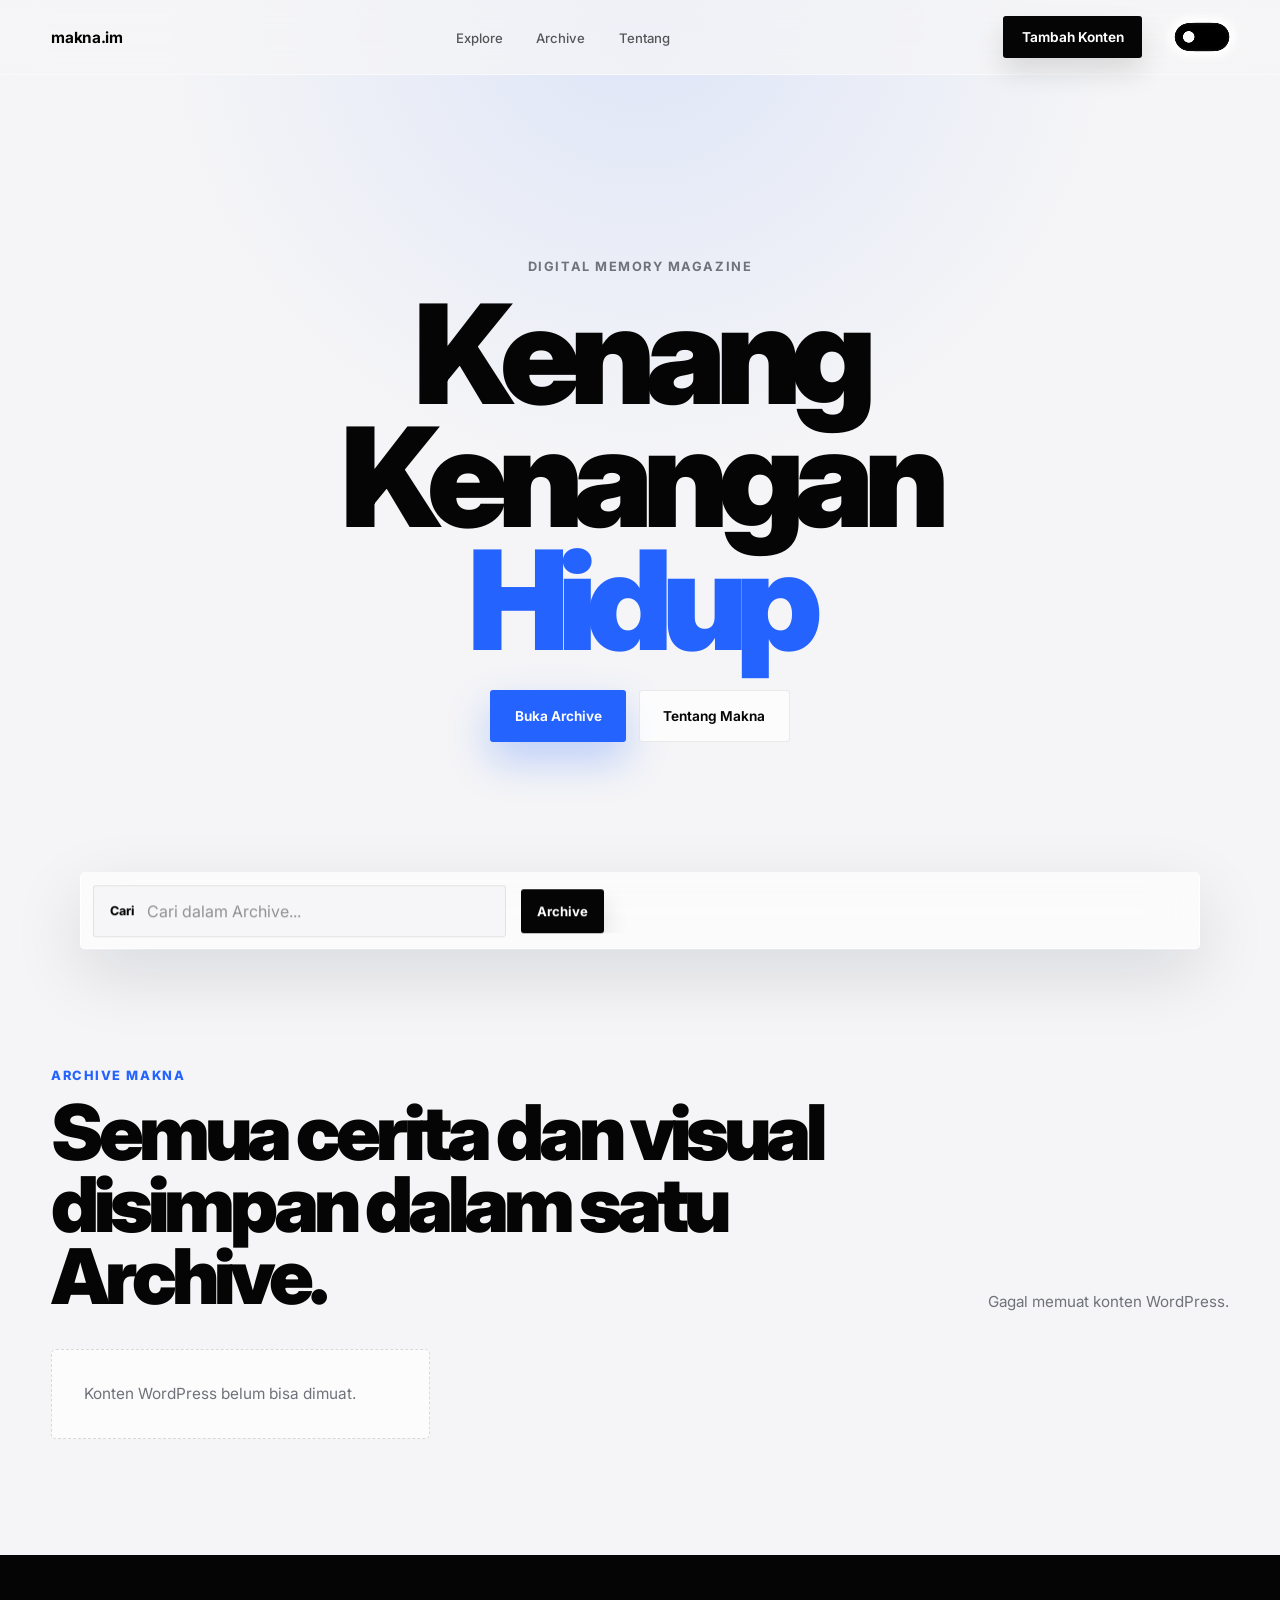
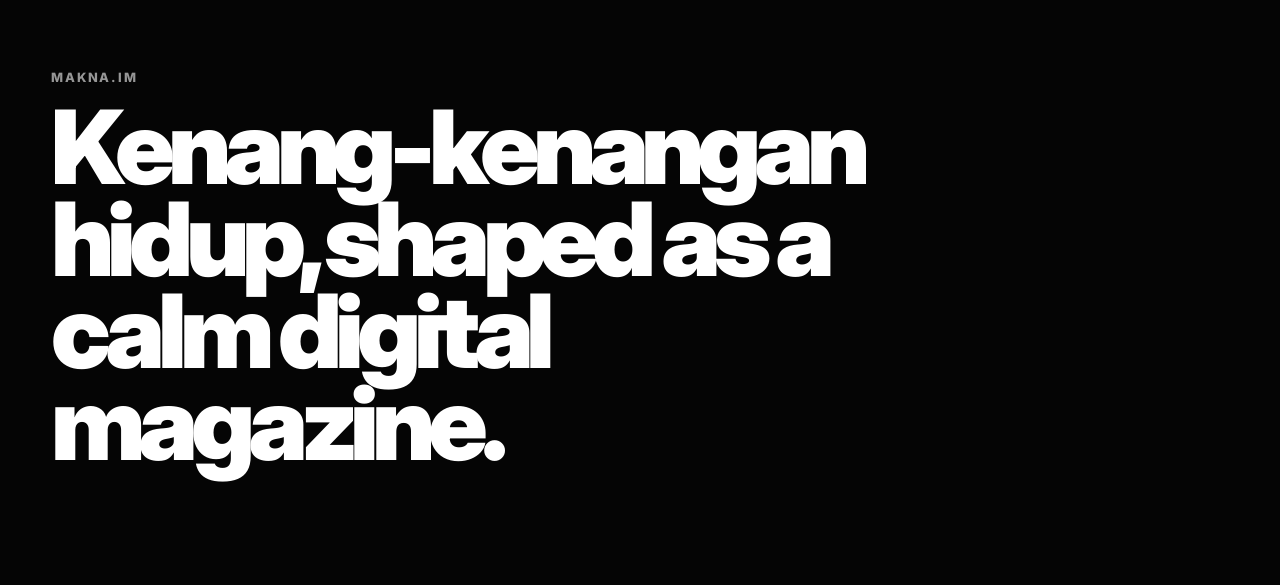
==== commit f43fdbd1: "Add liquid theme switch" ====
--- a/index.html
+++ b/index.html
@@ -17,7 +17,7 @@
   <link rel="preconnect" href="https://fonts.googleapis.com">
   <link rel="preconnect" href="https://fonts.gstatic.com" crossorigin>
   <link href="https://fonts.googleapis.com/css2?family=Inter:wght@400;500;600;700;800;900&display=swap" rel="stylesheet">
-  <link rel="stylesheet" href="assets/css/style.css?v=20260603-photo-fit">
+  <link rel="stylesheet" href="assets/css/style.css?v=20260603-liquid-nobg">
 </head>
 <body>
   <nav id="navbar" class="site-nav">
@@ -30,10 +30,9 @@
     <div class="nav-actions">
       <a class="btn btn-dark" href="https://rexorange7.wordpress.com/wp-admin/post-new.php" target="_blank" rel="noopener noreferrer">Tambah Konten</a>
     </div>
-    <button class="theme-toggle" id="themeToggle" type="button" aria-label="Aktifkan dark mode" aria-pressed="false">
-      <span class="theme-toggle-icon" aria-hidden="true"></span>
-      <span id="themeToggleText">Dark</span>
-    </button>
+    <label class="theme-switch" aria-label="Ganti dark dan light mode">
+      <input class="liquid-3" id="themeToggle" type="checkbox" role="switch" aria-label="Aktifkan dark mode" aria-checked="false">
+    </label>
     <button class="hamburger" id="hamburger" type="button" aria-label="Buka menu">
       <span></span>
       <span></span>
@@ -115,6 +114,6 @@
 
   <script src="assets/js/config.js?v=20260603-archive2"></script>
   <script src="assets/js/wordpress.js?v=20260603-engagement"></script>
-  <script src="assets/js/app.js?v=20260603-engagement"></script>
+  <script src="assets/js/app.js?v=20260603-liquid-switch"></script>
 </body>
 </html>
--- a/assets/css/style.css
+++ b/assets/css/style.css
@@ -199,37 +199,79 @@
   color: var(--ink);
 }
 
-.theme-toggle {
-  display: inline-flex;
-  align-items: center;
-  gap: 0.55rem;
-  min-height: 42px;
-  padding: 0 0.95rem 0 0.75rem;
-  background: var(--control-bg);
-  border: 1px solid var(--line);
-  border-radius: var(--corner-tight);
-  color: var(--ink);
-  font-size: 0.82rem;
-  font-weight: 750;
-  transition: transform 0.25s var(--ease), background 0.25s var(--ease), border-color 0.25s var(--ease);
-}
-
-.theme-toggle:hover {
+.theme-switch {
+  display: inline-grid;
+  place-items: center;
+  justify-self: end;
+  min-width: 0;
+  min-height: 0;
+  padding: 0;
+  background: transparent;
+  border: 0;
+  border-radius: 0;
+  isolation: isolate;
+  transition: transform 0.25s var(--ease);
+}
+
+.theme-switch:hover {
   transform: translateY(-2px);
-  border-color: var(--line-strong);
-}
-
-.theme-toggle-icon {
+}
+
+.theme-switch:focus-within .liquid-3 {
+  outline: 2px solid var(--accent);
+  outline-offset: 8px;
+}
+
+.liquid-3 {
+  --primary: #000;
+  --secondary: #fff;
+  --time: 0.6s;
+  appearance: none;
   position: relative;
-  width: 20px;
-  height: 20px;
-  background: var(--ink);
-  border-radius: 2px;
-  box-shadow: inset -6px -4px 0 var(--bg);
-}
-
-:root[data-theme="dark"] .theme-toggle-icon {
-  box-shadow: 0 0 0 4px rgba(37, 99, 255, 0.14);
+  cursor: pointer;
+  width: 10em;
+  aspect-ratio: 2 / 1;
+  background: var(--primary);
+  border: 0;
+  border-radius: 20em;
+  box-shadow: 0 0 0 1em var(--secondary);
+  font-size: 0.34rem;
+  transform: translateX(0.5px);
+  transition: transform var(--time) cubic-bezier(0.75, 0, 0.75, 50);
+  filter: blur(0.66em) contrast(20);
+  mix-blend-mode: darken;
+  overflow: hidden;
+}
+
+.liquid-3::before {
+  content: "";
+  position: absolute;
+  width: 200%;
+  height: 100%;
+  transform: translate(-25%, -50%);
+  left: 50%;
+  top: 50%;
+  background:
+    radial-gradient(
+      closest-side circle at 12.5% 50%,
+      var(--secondary) 50%,
+      #0000 0
+    ),
+    radial-gradient(
+      closest-side circle at 87.5% 50%,
+      var(--secondary) 50%,
+      #0000 0
+    ),
+    #f000;
+  transition: transform var(--time) cubic-bezier(0.75, 0, 0.75, 1.3);
+}
+
+.liquid-3:checked {
+  transform: translateX(-0.5px);
+}
+
+.liquid-3:checked::before {
+  transform: translate(-75%, -50%);
 }
 
 .hamburger {
@@ -782,7 +824,7 @@
     justify-self: end;
   }
 
-  .theme-toggle {
+  .theme-switch {
     justify-self: end;
   }
 
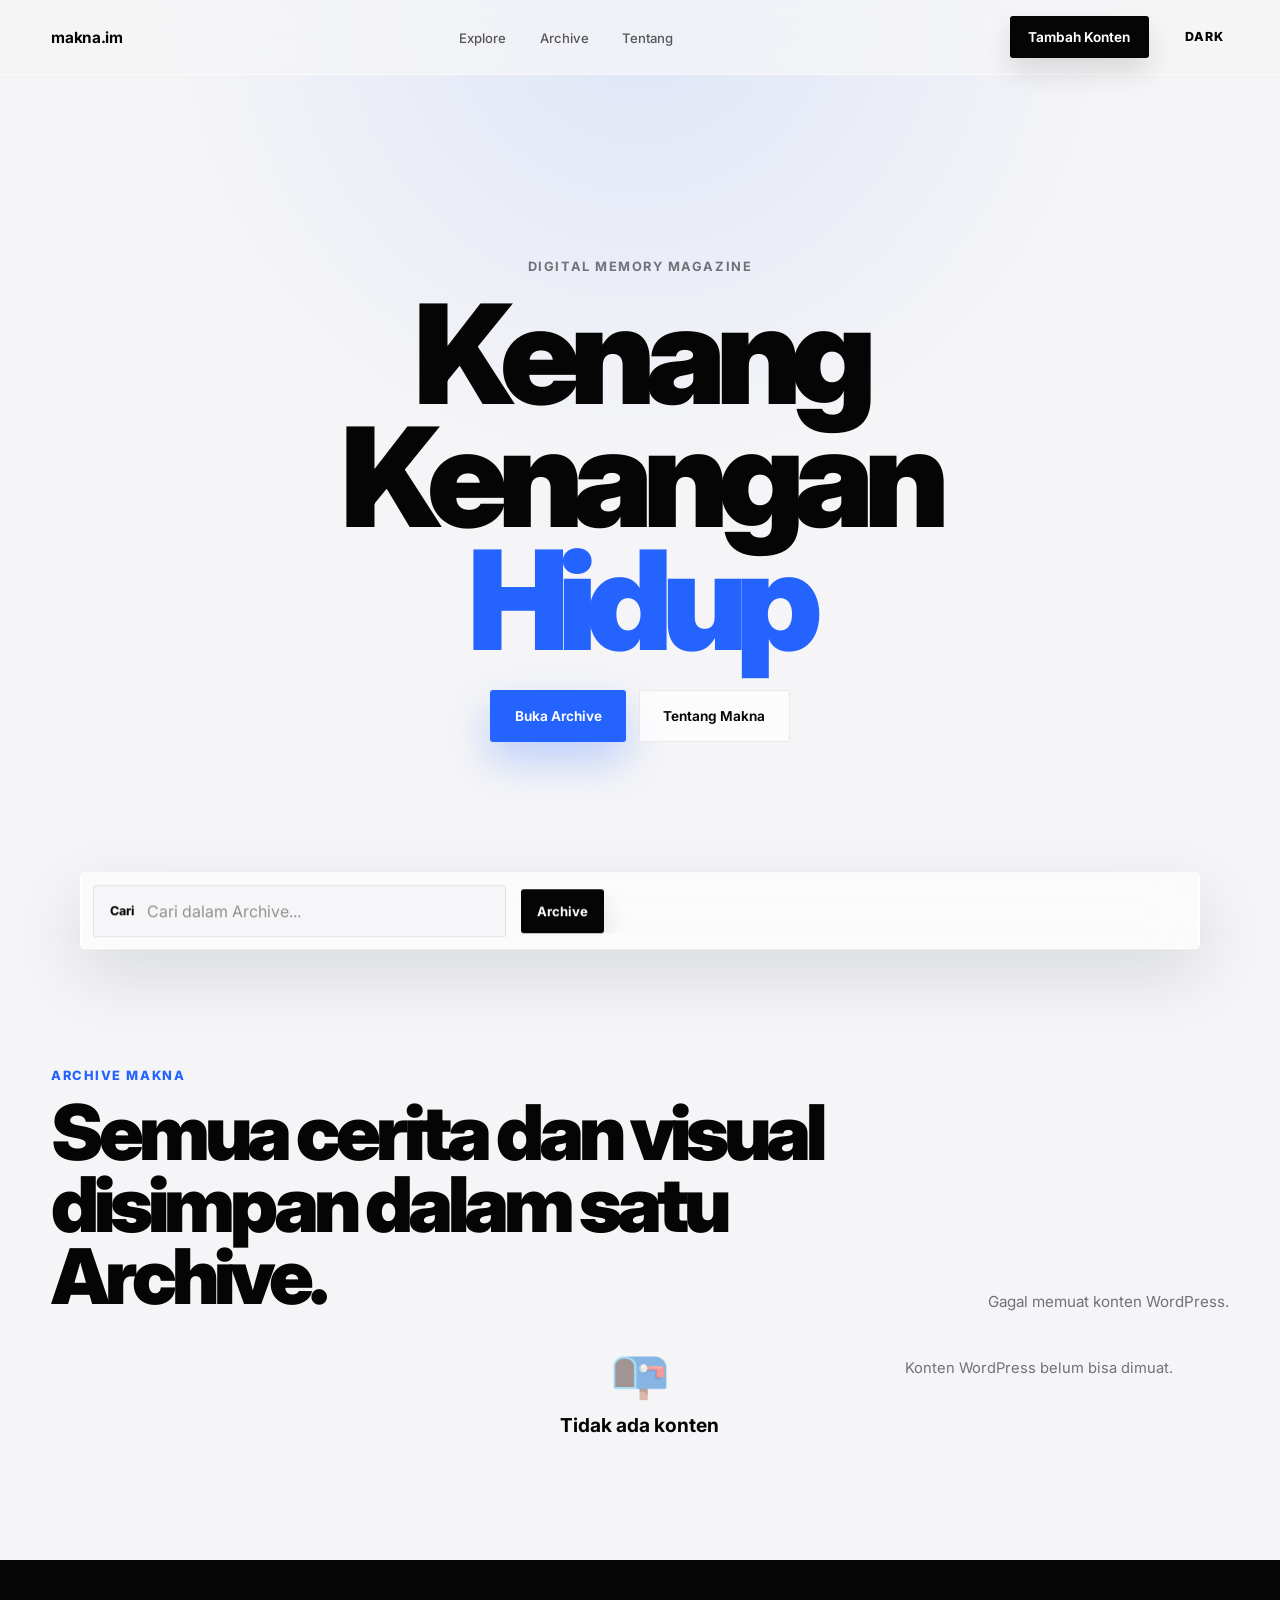
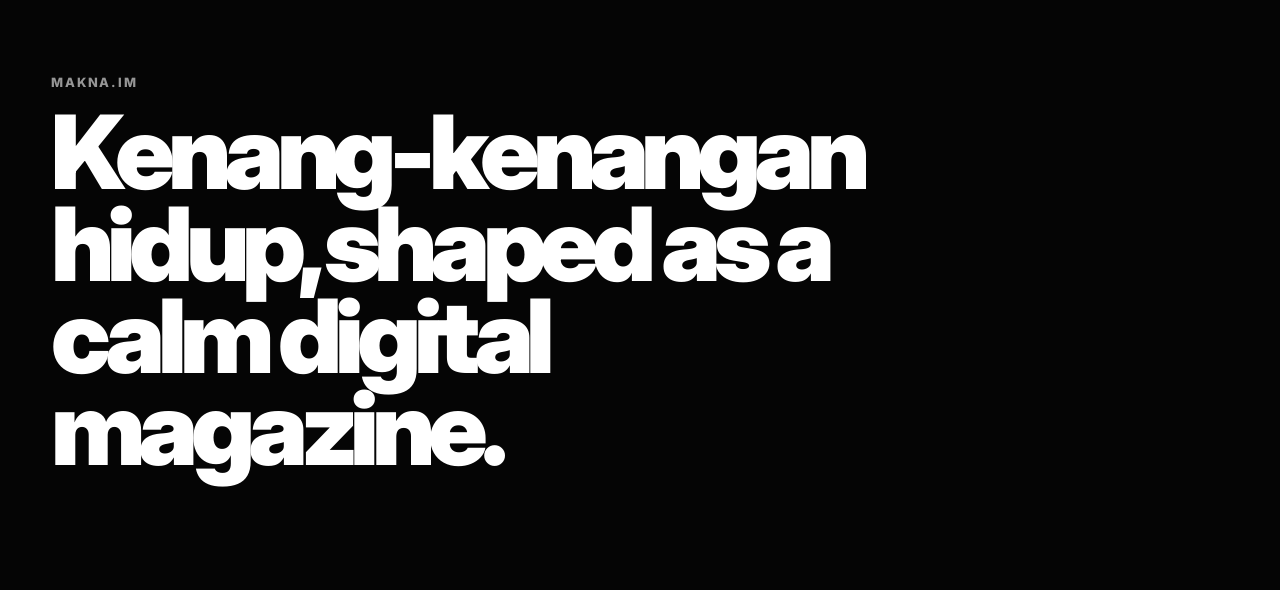
==== commit f2d54f79: "feat: add animations, skeleton loader, back-to-top, empty state, responsive improvements - Add fade-" ====
--- a/index.html
+++ b/index.html
@@ -17,7 +17,7 @@
   <link rel="preconnect" href="https://fonts.googleapis.com">
   <link rel="preconnect" href="https://fonts.gstatic.com" crossorigin>
   <link href="https://fonts.googleapis.com/css2?family=Inter:wght@400;500;600;700;800;900&display=swap" rel="stylesheet">
-  <link rel="stylesheet" href="assets/css/style.css?v=20260603-liquid-nobg">
+  <link rel="stylesheet" href="assets/css/style.css?v=20260603-simple-theme">
 </head>
 <body>
   <nav id="navbar" class="site-nav">
@@ -30,9 +30,9 @@
     <div class="nav-actions">
       <a class="btn btn-dark" href="https://rexorange7.wordpress.com/wp-admin/post-new.php" target="_blank" rel="noopener noreferrer">Tambah Konten</a>
     </div>
-    <label class="theme-switch" aria-label="Ganti dark dan light mode">
-      <input class="liquid-3" id="themeToggle" type="checkbox" role="switch" aria-label="Aktifkan dark mode" aria-checked="false">
-    </label>
+    <button class="theme-toggle" id="themeToggle" type="button" aria-label="Aktifkan dark mode" aria-pressed="false">
+      <span id="themeToggleText">Dark</span>
+    </button>
     <button class="hamburger" id="hamburger" type="button" aria-label="Buka menu">
       <span></span>
       <span></span>
@@ -94,26 +94,17 @@
         <p class="modal-date" id="modalDate"></p>
         <h2 id="modalTitle"></h2>
         <div class="modal-content" id="modalContent"></div>
-        <section class="engagement" aria-label="Komentar">
-          <div class="comments-panel">
-            <h3>Komentar</h3>
-            <div class="comments-list" id="commentsList">
-              <p>Memuat komentar...</p>
-            </div>
-            <form class="comment-form" id="commentForm">
-              <input id="commentName" name="name" type="text" placeholder="Nama" autocomplete="name" required>
-              <textarea id="commentText" name="comment" rows="4" placeholder="Tulis komentar..." required></textarea>
-              <button class="btn btn-dark" type="submit">Kirim Komentar</button>
-              <p id="commentStatus"></p>
-            </form>
-          </div>
-        </section>
       </div>
     </article>
   </div>
 
   <script src="assets/js/config.js?v=20260603-archive2"></script>
-  <script src="assets/js/wordpress.js?v=20260603-engagement"></script>
-  <script src="assets/js/app.js?v=20260603-liquid-switch"></script>
+  <script src="assets/js/wordpress.js?v=20260603-clean-modal"></script>
+  <script src="assets/js/app.js?v=20260603-simple-theme"></script>
 </body>
 </html>
+
+<!-- Back to Top -->
+<button class="back-to-top" id="backToTop" type="button" aria-label="Kembali ke atas">
+  ↑
+</button>
--- a/assets/css/style.css
+++ b/assets/css/style.css
@@ -199,79 +199,40 @@
   color: var(--ink);
 }
 
-.theme-switch {
-  display: inline-grid;
-  place-items: center;
+.theme-toggle {
+  display: inline-flex;
+  align-items: center;
+  justify-content: center;
   justify-self: end;
-  min-width: 0;
-  min-height: 0;
+  min-width: 48px;
+  min-height: 32px;
   padding: 0;
   background: transparent;
   border: 0;
-  border-radius: 0;
-  isolation: isolate;
-  transition: transform 0.25s var(--ease);
-}
-
-.theme-switch:hover {
-  transform: translateY(-2px);
-}
-
-.theme-switch:focus-within .liquid-3 {
+  color: var(--ink);
+  cursor: pointer;
+  font-size: 0.78rem;
+  font-weight: 800;
+  letter-spacing: 0.08em;
+  line-height: 1;
+  text-transform: uppercase;
+}
+
+.theme-toggle:focus-visible {
   outline: 2px solid var(--accent);
-  outline-offset: 8px;
-}
-
-.liquid-3 {
-  --primary: #000;
-  --secondary: #fff;
-  --time: 0.6s;
-  appearance: none;
-  position: relative;
-  cursor: pointer;
-  width: 10em;
-  aspect-ratio: 2 / 1;
-  background: var(--primary);
-  border: 0;
-  border-radius: 20em;
-  box-shadow: 0 0 0 1em var(--secondary);
-  font-size: 0.34rem;
-  transform: translateX(0.5px);
-  transition: transform var(--time) cubic-bezier(0.75, 0, 0.75, 50);
-  filter: blur(0.66em) contrast(20);
-  mix-blend-mode: darken;
-  overflow: hidden;
-}
-
-.liquid-3::before {
-  content: "";
-  position: absolute;
-  width: 200%;
-  height: 100%;
-  transform: translate(-25%, -50%);
-  left: 50%;
-  top: 50%;
-  background:
-    radial-gradient(
-      closest-side circle at 12.5% 50%,
-      var(--secondary) 50%,
-      #0000 0
-    ),
-    radial-gradient(
-      closest-side circle at 87.5% 50%,
-      var(--secondary) 50%,
-      #0000 0
-    ),
-    #f000;
-  transition: transform var(--time) cubic-bezier(0.75, 0, 0.75, 1.3);
-}
-
-.liquid-3:checked {
-  transform: translateX(-0.5px);
-}
-
-.liquid-3:checked::before {
-  transform: translate(-75%, -50%);
+  outline-offset: 6px;
+}
+
+@media (max-width: 1180px) {
+  .site-nav {
+    gap: 1rem;
+    padding-inline: clamp(1rem, 3vw, 2rem);
+  }
+
+  .nav-links {
+    gap: clamp(0.8rem, 1.8vw, 1.6rem);
+  }
+
 }
 
 .hamburger {
@@ -474,7 +435,8 @@
 .content-card {
   position: relative;
   overflow: hidden;
-  display: inline-block;
+  display: inline-grid;
+  grid-template-rows: auto 1fr;
   width: 100%;
   min-height: 0;
   margin: 0 0 clamp(0.9rem, 1.8vw, 1.25rem);
@@ -523,6 +485,7 @@
 
 .content-card img {
   display: block;
+  grid-row: 1;
   width: 100%;
   height: auto;
   background: var(--image-frame);
@@ -540,7 +503,10 @@
 }
 
 .card-caption {
-  display: grid;
+  position: relative;
+  z-index: 1;
+  display: grid;
+  grid-row: 2;
   gap: 0.55rem;
   width: 100%;
   padding: clamp(1.1rem, 2.3vw, 1.6rem);
@@ -719,99 +685,269 @@
   border-radius: var(--corner-medium);
 }
 
-.engagement {
-  display: grid;
-  gap: 1.4rem;
-  margin-top: 2rem;
-  padding-top: 1.4rem;
-  border-top: 1px solid var(--line);
-}
-
-#commentStatus {
+/* ═══════════════════════════════════════════
+   ANIMATIONS & TRANSITIONS
+   ═══════════════════════════════════════════ */
+
+/* Fade-in on scroll */
+.fade-in {
+  opacity: 0;
+  transform: translateY(28px);
+  transition: opacity 0.7s var(--ease), transform 0.7s var(--ease);
+}
+
+.fade-in.visible {
+  opacity: 1;
+  transform: translateY(0);
+}
+
+/* Staggered children */
+.stagger-children .fade-in:nth-child(1) { transition-delay: 0.05s; }
+.stagger-children .fade-in:nth-child(2) { transition-delay: 0.1s; }
+.stagger-children .fade-in:nth-child(3) { transition-delay: 0.15s; }
+.stagger-children .fade-in:nth-child(4) { transition-delay: 0.2s; }
+.stagger-children .fade-in:nth-child(5) { transition-delay: 0.25s; }
+.stagger-children .fade-in:nth-child(6) { transition-delay: 0.3s; }
+.stagger-children .fade-in:nth-child(7) { transition-delay: 0.35s; }
+.stagger-children .fade-in:nth-child(8) { transition-delay: 0.4s; }
+.stagger-children .fade-in:nth-child(9) { transition-delay: 0.45s; }
+.stagger-children .fade-in:nth-child(10) { transition-delay: 0.5s; }
+.stagger-children .fade-in:nth-child(11) { transition-delay: 0.55s; }
+.stagger-children .fade-in:nth-child(12) { transition-delay: 0.6s; }
+
+/* Skeleton shimmer */
+@keyframes shimmer {
+  0% { background-position: -200% 0; }
+  100% { background-position: 200% 0; }
+}
+
+.skeleton {
+  background: linear-gradient(
+    90deg,
+    var(--line) 25%,
+    var(--field-bg) 50%,
+    var(--line) 75%
+  );
+  background-size: 200% 100%;
+  animation: shimmer 1.6s ease-in-out infinite;
+  border-radius: var(--corner-tight);
+}
+
+.skeleton-card {
+  display: grid;
+  grid-template-rows: auto 1fr;
+  width: 100%;
+  margin: 0 0 clamp(0.9rem, 1.8vw, 1.25rem);
+  background: var(--soft);
+  border: 1px solid var(--line);
+  border-radius: var(--corner-medium);
+  overflow: hidden;
+  break-inside: avoid;
+}
+
+.skeleton-image {
+  width: 100%;
+  aspect-ratio: 16 / 10;
+}
+
+.skeleton-caption {
+  padding: clamp(1.1rem, 2.3vw, 1.6rem);
+  display: grid;
+  gap: 0.75rem;
+}
+
+.skeleton-meta {
+  width: 40%;
+  height: 14px;
+}
+
+.skeleton-title {
+  width: 80%;
+  height: 22px;
+}
+
+.skeleton-title-short {
+  width: 55%;
+  height: 22px;
+}
+
+.skeleton-excerpt {
+  width: 100%;
+  height: 14px;
+}
+
+.skeleton-excerpt-short {
+  width: 70%;
+  height: 14px;
+}
+
+/* Empty state */
+.empty-state {
+  grid-column: 1 / -1;
+  display: grid;
+  justify-items: center;
+  gap: 1rem;
+  padding: 3.5rem 2rem;
+  text-align: center;
+}
+
+.empty-state .empty-icon {
+  font-size: 3rem;
+  line-height: 1;
+  opacity: 0.5;
+}
+
+.empty-state h3 {
+  font-size: 1.2rem;
+  font-weight: 700;
+  color: var(--ink);
+}
+
+.empty-state p {
+  max-width: 380px;
   color: var(--muted);
-  font-size: 0.82rem;
-  line-height: 1.45;
-}
-
-.comments-panel {
-  display: grid;
-  gap: 1rem;
-}
-
-.comments-panel h3 {
-  font-size: 1.05rem;
-  font-weight: 850;
-  letter-spacing: -0.025em;
-}
-
-.comments-list {
-  display: grid;
-  gap: 0.8rem;
-}
-
-.comment-item {
-  display: grid;
-  gap: 0.35rem;
-  padding: 0.9rem 1rem;
-  background: var(--empty-bg);
-  border: 1px solid var(--line);
-  border-radius: var(--corner-tight);
-}
-
-.comment-item header {
-  display: flex;
-  justify-content: space-between;
-  gap: 1rem;
-  color: var(--muted);
-  font-size: 0.74rem;
-  font-weight: 750;
-  letter-spacing: 0.08em;
-  text-transform: uppercase;
-}
-
-.comment-item p {
-  color: var(--modal-text);
   font-size: 0.92rem;
-  line-height: 1.55;
-}
-
-.comment-form {
-  display: grid;
-  gap: 0.75rem;
-}
-
-.comment-form input,
-.comment-form textarea {
-  width: 100%;
-  border: 1px solid var(--line);
-  border-radius: var(--corner-tight);
-  background: var(--field-bg);
-  color: var(--ink);
-  font: inherit;
-  outline: 0;
-  padding: 0.9rem 1rem;
-  resize: vertical;
-}
-
-.comment-form input::placeholder,
-.comment-form textarea::placeholder {
-  color: var(--placeholder);
-}
-
-.comment-form input:focus,
-.comment-form textarea:focus {
-  border-color: var(--accent);
-  box-shadow: 0 0 0 4px rgba(37, 99, 255, 0.12);
-}
-
-.comment-form .btn {
-  justify-self: start;
-}
+  line-height: 1.6;
+}
+
+/* Back to top button */
+.back-to-top {
+  position: fixed;
+  bottom: 2rem;
+  right: 2rem;
+  z-index: 80;
+  width: 48px;
+  height: 48px;
+  display: grid;
+  place-items: center;
+  background: var(--inverse);
+  color: var(--inverse-text);
+  border: none;
+  border-radius: 50%;
+  font-size: 1.2rem;
+  box-shadow: 0 12px 36px rgba(5, 5, 5, 0.2);
+  cursor: pointer;
+  opacity: 0;
+  transform: translateY(16px) scale(0.9);
+  transition: opacity 0.35s var(--ease), transform 0.35s var(--ease), box-shadow 0.35s var(--ease);
+  pointer-events: none;
+}
+
+.back-to-top.visible {
+  opacity: 1;
+  transform: translateY(0) scale(1);
+  pointer-events: auto;
+}
+
+.back-to-top:hover {
+  box-shadow: 0 16px 48px rgba(5, 5, 5, 0.3);
+  transform: translateY(-3px) scale(1.05);
+}
+
+.back-to-top:active {
+  transform: translateY(0) scale(0.95);
+}
+
+/* Navbar hide on scroll down, show on scroll up */
+.site-nav {
+  transition: transform 0.4s var(--ease), background 0.3s var(--ease);
+}
+
+.site-nav.nav-hidden {
+  transform: translateY(-100%);
+}
+
+/* Hero entrance animation */
+.hero-kicker,
+.hero-title,
+.hero-actions {
+  opacity: 0;
+  transform: translateY(24px);
+}
+
+.hero-kicker {
+  animation: heroFadeUp 0.7s var(--ease) 0.15s forwards;
+}
+
+.hero-title {
+  animation: heroFadeUp 0.7s var(--ease) 0.3s forwards;
+}
+
+.hero-actions {
+  animation: heroFadeUp 0.7s var(--ease) 0.5s forwards;
+}
+
+@keyframes heroFadeUp {
+  to {
+    opacity: 1;
+    transform: translateY(0);
+  }
+}
+
+/* Smooth image reveal */
+.content-card img {
+  opacity: 0;
+  transition: opacity 0.5s var(--ease), transform 0.55s var(--ease), filter 0.55s var(--ease);
+}
+
+.content-card img.img-loaded {
+  opacity: 1;
+}
+
+/* Hamburger animation */
+.hamburger {
+  transition: transform 0.3s var(--ease);
+}
+
+.hamburger.active span:nth-child(1) {
+  transform: rotate(45deg) translate(5px, 5px);
+}
+
+.hamburger.active span:nth-child(2) {
+  opacity: 0;
+}
+
+.hamburger.active span:nth-child(3) {
+  transform: rotate(-45deg) translate(5px, -5px);
+}
+
+.hamburger span {
+  transition: transform 0.3s var(--ease), opacity 0.3s var(--ease);
+}
+
+/* Modal animation */
+.content-modal.open .modal-backdrop {
+  animation: modalBackdropIn 0.35s var(--ease) forwards;
+}
+
+.content-modal.open .modal-dialog {
+  animation: modalDialogIn 0.4s var(--ease) forwards;
+}
+
+@keyframes modalBackdropIn {
+  from { opacity: 0; }
+  to { opacity: 1; }
+}
+
+@keyframes modalDialogIn {
+  from {
+    opacity: 0;
+    transform: translateY(24px) scale(0.97);
+  }
+  to {
+    opacity: 1;
+    transform: translateY(0) scale(1);
+  }
+}
+
+/* ═══════════════════════════════════════════
+   RESPONSIVE IMPROVEMENTS
+   ═══════════════════════════════════════════ */
 
 @media (max-width: 980px) {
   .site-nav {
     grid-template-columns: auto 1fr auto;
-    gap: 0.75rem;
+    gap: 0.85rem;
   }
 
   .nav-links,
@@ -824,7 +960,7 @@
     justify-self: end;
   }
 
-  .theme-switch {
+  .theme-toggle {
     justify-self: end;
   }
 
@@ -842,6 +978,7 @@
     border-radius: var(--corner-medium);
     box-shadow: var(--shadow);
     backdrop-filter: blur(20px);
+    animation: navDropIn 0.3s var(--ease) forwards;
   }
 
   .nav-links.open a {
@@ -892,11 +1029,31 @@
     max-height: 340px;
   }
 
+  .back-to-top {
+    bottom: 1.25rem;
+    right: 1.25rem;
+    width: 42px;
+    height: 42px;
+    font-size: 1rem;
+  }
+
 }
 
 @media (max-width: 640px) {
   .site-nav {
+    gap: 0.65rem;
     padding: 0.9rem 1rem;
+  }
+
+  .theme-toggle {
+    min-width: 42px;
+    min-height: 30px;
+    font-size: 0.72rem;
+  }
+
+  .hamburger {
+    width: 38px;
+    height: 38px;
   }
 
   .hero-title {
@@ -941,4 +1098,36 @@
   .modal-body {
     padding: 1.35rem;
   }
-}
+
+  .back-to-top {
+    bottom: 1rem;
+    right: 1rem;
+    width: 38px;
+    height: 38px;
+    font-size: 0.9rem;
+  }
+}
+
+@keyframes navDropIn {
+  from {
+    opacity: 0;
+    transform: translateY(-8px) scale(0.98);
+  }
+  to {
+    opacity: 1;
+    transform: translateY(0) scale(1);
+  }
+}
+
+/* Reduced motion */
+@media (prefers-reduced-motion: reduce) {
+  *, *::before, *::after {
+    animation-duration: 0.01ms !important;
+    animation-iteration-count: 1 !important;
+    transition-duration: 0.01ms !important;
+  }
+
+  html {
+    scroll-behavior: auto;
+  }
+}
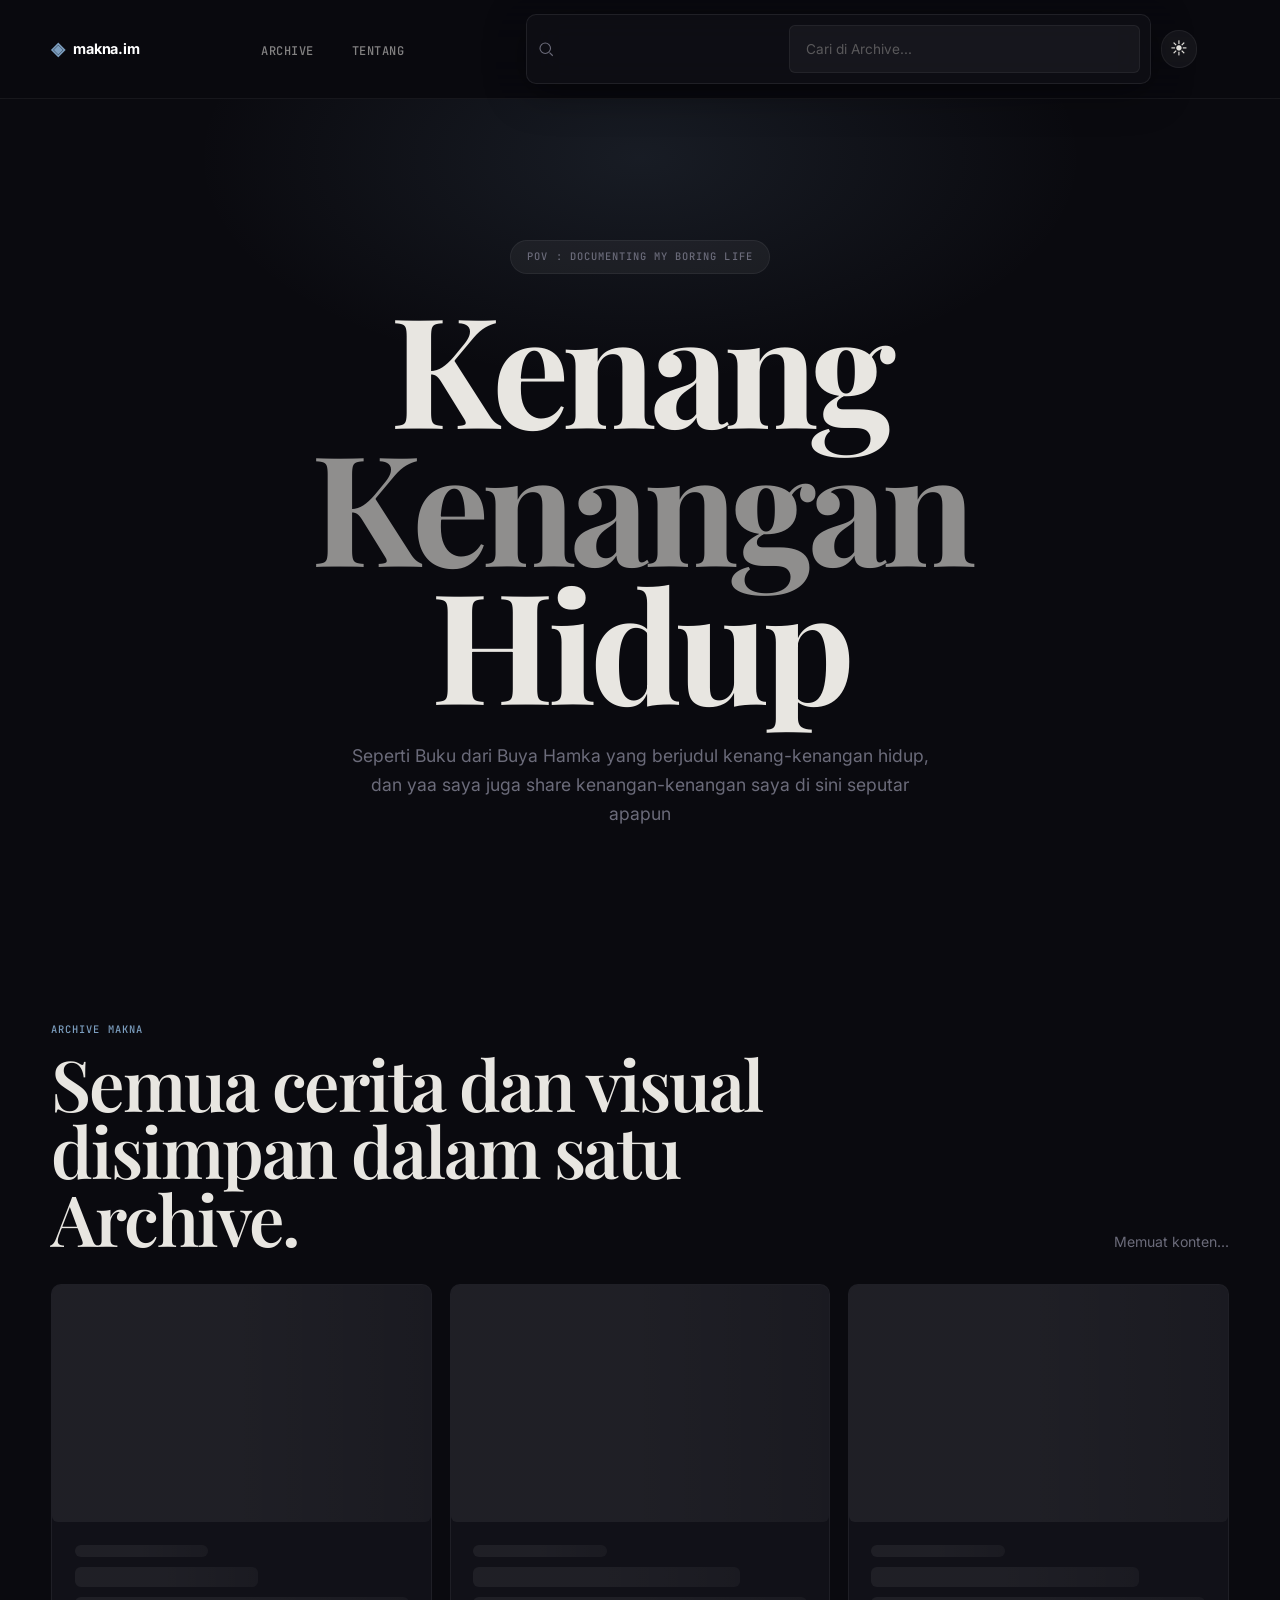
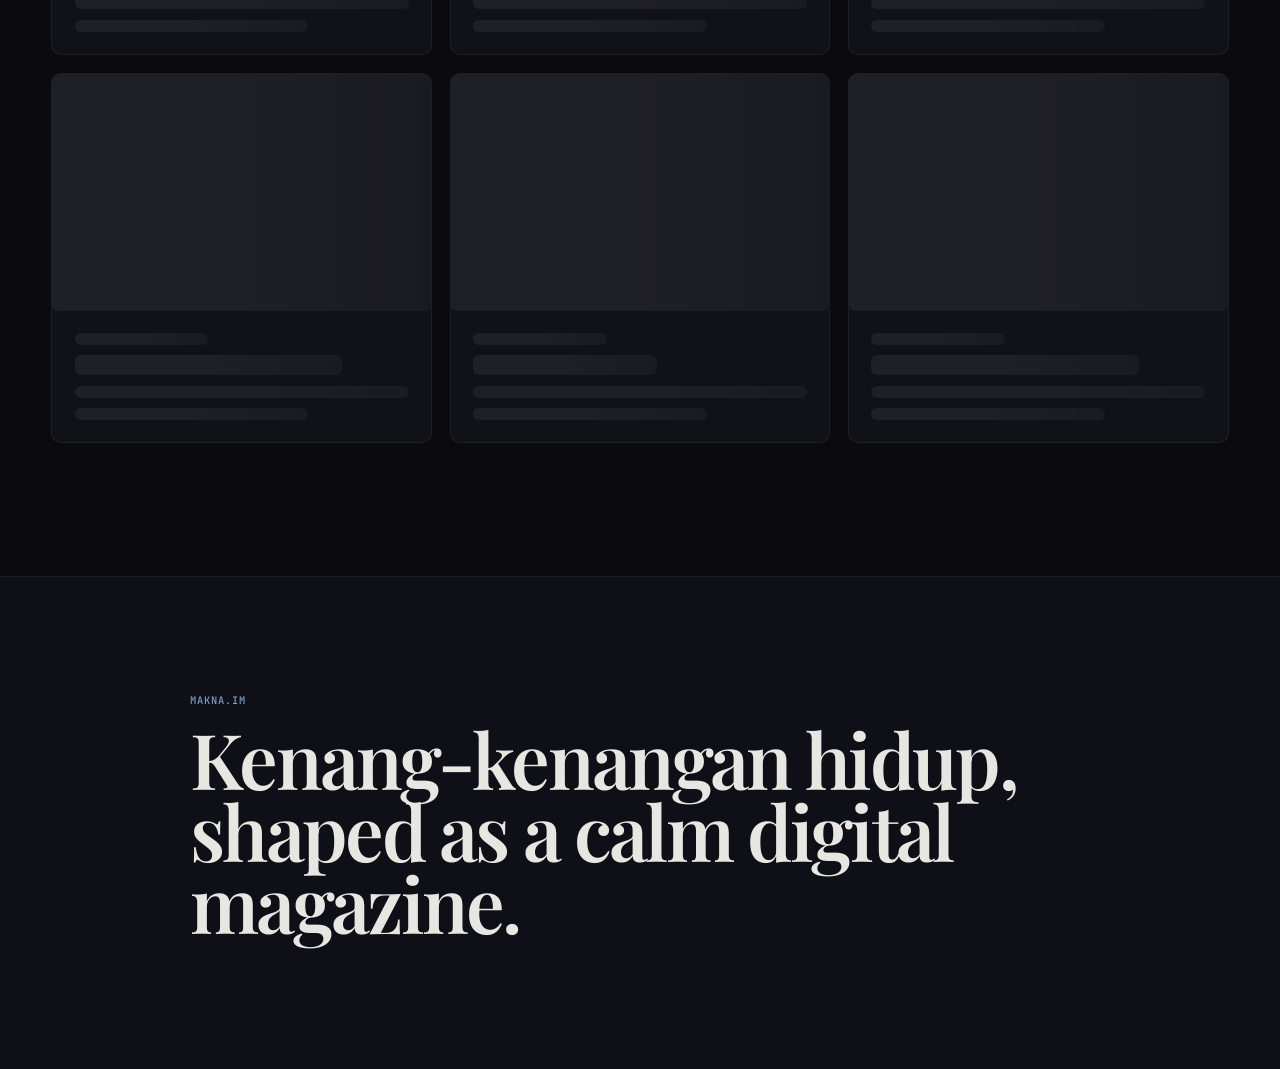
==== commit bd16c249: "feat: complete mobile-responsive overhaul + favicon from logo - Add full navbar with logo, nav links" ====
--- a/index.html
+++ b/index.html
@@ -1,70 +1,86 @@
 <!DOCTYPE html>
-<html lang="id">
+<html lang="id" data-theme="dark">
 <head>
   <meta charset="UTF-8">
   <meta name="viewport" content="width=device-width, initial-scale=1.0">
-  <title>Kenang Kenangan Hidup</title>
-  <link rel="icon" type="image/svg+xml" href="assets/favicon.svg?v=20260603-title">
-  <script>
-    try {
-      const storedTheme = localStorage.getItem("makna-theme");
-      const prefersDark = window.matchMedia("(prefers-color-scheme: dark)").matches;
-      document.documentElement.dataset.theme = storedTheme || (prefersDark ? "dark" : "light");
-    } catch (error) {
-      document.documentElement.dataset.theme = "light";
-    }
-  </script>
+  <title>kenang-kenangan hidup</title>
+  <meta name="description" content="Ruang digital untuk merawat cerita, visual, dokumentasi, dan momen hidup yang punya makna.">
+
+  <!-- Open Graph -->
+  <meta property="og:title" content="kenang-kenangan hidup">
+  <meta property="og:description" content="Ruang digital untuk merawat cerita, visual, dokumentasi, dan momen hidup yang punya makna.">
+  <meta property="og:type" content="website">
+  <meta property="og:url" content="https://makna.im.ihsanmokhsen.com">
+  <meta property="og:image" content="https://makna.im.ihsanmokhsen.com/assets/logo.png">
+  <meta property="og:locale" content="id_ID">
+
+  <!-- Twitter Card -->
+  <meta name="twitter:card" content="summary_large_image">
+  <meta name="twitter:title" content="makna.im — Digital Memory Magazine">
+  <meta name="twitter:description" content="Ruang digital untuk merawat cerita, visual, dokumentasi, dan momen hidup yang punya makna.">
+  <meta name="twitter:image" content="https://makna.im.ihsanmokhsen.com/assets/logo.png">
+
+  <!-- Favicons -->
+  <link rel="icon" type="image/svg+xml" href="assets/favicon.svg">
+  <link rel="icon" type="image/png" sizes="16x16" href="assets/favicon-16.png">
+  <link rel="icon" type="image/png" sizes="32x32" href="assets/favicon-32.png">
+  <link rel="icon" type="image/png" sizes="48x48" href="assets/favicon-48.png">
+  <link rel="icon" type="image/png" sizes="192x192" href="assets/favicon-192.png">
+  <link rel="icon" type="image/png" sizes="512x512" href="assets/favicon-512.png">
+  <link rel="apple-touch-icon" sizes="180x180" href="assets/favicon-180.png">
+  <link rel="manifest" href="assets/site.webmanifest">
+
+  <!-- Fonts -->
   <link rel="preconnect" href="https://fonts.googleapis.com">
   <link rel="preconnect" href="https://fonts.gstatic.com" crossorigin>
-  <link href="https://fonts.googleapis.com/css2?family=Inter:wght@400;500;600;700;800;900&display=swap" rel="stylesheet">
-  <link rel="stylesheet" href="assets/css/style.css?v=20260603-simple-theme">
+  <link href="https://fonts.googleapis.com/css2?family=Inter:wght@300;400;500;600;700&family=JetBrains+Mono:wght@400;500;600&family=Playfair+Display:ital,wght@0,400;0,500;0,600;0,700;0,800;0,900;1,400;1,500;1,600;1,700;1,800;1,900&display=swap" rel="stylesheet">
+
+  <!-- Styles -->
+  <link rel="stylesheet" href="assets/css/style.css">
 </head>
 <body>
-  <nav id="navbar" class="site-nav">
-    <a class="nav-logo" href="#">makna.im</a>
-    <ul class="nav-links" id="navLinks">
-      <li><a href="#explore">Explore</a></li>
-      <li><a href="#content">Archive</a></li>
+
+  <!-- NAVBAR -->
+  <nav class="site-nav" id="navbar" role="navigation" aria-label="Navigasi utama">
+    <a class="nav-logo" href="#explore" aria-label="makna.im - Beranda">
+      <span class="nav-logo-icon" aria-hidden="true">◈</span>
+      <span>makna.im</span>
+    </a>
+
+    <ul class="nav-links" id="navLinks" role="list">
+      <li><a href="#explore">Archive</a></li>
       <li><a href="#about">Tentang</a></li>
     </ul>
+
     <div class="nav-actions">
-      <a class="btn btn-dark" href="https://rexorange7.wordpress.com/wp-admin/post-new.php" target="_blank" rel="noopener noreferrer">Tambah Konten</a>
+      <div class="search-shell" role="search" aria-label="Cari konten">
+        <svg class="search-icon" width="18" height="18" viewBox="0 0 24 24" fill="none" stroke="currentColor" stroke-width="1.5" aria-hidden="true"><circle cx="11" cy="11" r="7"/><path d="M21 21l-4.3-4.3"/></svg>
+        <div class="search-field">
+          <input type="search" id="contentSearch" placeholder="Cari di Archive..." aria-label="Cari konten" autocomplete="off">
+        </div>
+      </div>
+
+      <button class="theme-toggle" id="themeToggle" type="button" aria-label="Aktifkan light mode" aria-pressed="false">
+        <span id="themeToggleIcon" aria-hidden="true">☀</span>
+      </button>
+
+      <button class="hamburger" id="hamburger" type="button" aria-label="Buka menu" aria-expanded="false" aria-controls="navLinks">
+        <span></span><span></span><span></span>
+      </button>
     </div>
-    <button class="theme-toggle" id="themeToggle" type="button" aria-label="Aktifkan dark mode" aria-pressed="false">
-      <span id="themeToggleText">Dark</span>
-    </button>
-    <button class="hamburger" id="hamburger" type="button" aria-label="Buka menu">
-      <span></span>
-      <span></span>
-      <span></span>
-    </button>
   </nav>
 
   <main>
     <section class="hero" id="explore">
+      <div class="hero-glow"></div>
       <div class="hero-inner">
-        <p class="hero-kicker">Digital memory magazine</p>
+        <p class="hero-kicker">pov : documenting my boring life</p>
         <h1 class="hero-title">
           <span>Kenang</span>
           <span>Kenangan</span>
-          <span class="accent">Hidup</span>
+          <span>Hidup</span>
         </h1>
-        <div class="hero-actions">
-          <a class="btn btn-primary" href="#content">Buka Archive</a>
-          <a class="btn btn-soft" href="#about">Tentang Makna</a>
-        </div>
-      </div>
-    </section>
-
-    <section class="discover" id="content" aria-label="Konten makna.im">
-      <div class="search-shell">
-        <label class="search-field" for="contentSearch">
-          <span>Cari</span>
-          <input id="contentSearch" type="search" placeholder="Cari dalam Archive...">
-        </label>
-        <div class="category-tabs" aria-label="Archive konten">
-          <button class="tab active" type="button" aria-current="true">Archive</button>
-        </div>
+        <p class="hero-subheadline">Seperti Buku dari Buya Hamka yang berjudul kenang-kenangan hidup, dan yaa saya juga share kenangan-kenangan saya di sini seputar apapun</p>
       </div>
     </section>
 
@@ -75,19 +91,28 @@
           <h2>Semua cerita dan visual disimpan dalam satu Archive.</h2>
         </div>
         <p id="contentStatus">Memuat konten</p>
+        <div class="mobile-search" role="search" aria-label="Cari konten">
+          <svg class="search-icon" width="18" height="18" viewBox="0 0 24 24" fill="none" stroke="currentColor" stroke-width="1.5" aria-hidden="true"><circle cx="11" cy="11" r="7"/><path d="M21 21l-4.3-4.3"/></svg>
+          <div class="search-field">
+            <input type="search" id="contentSearchMobile" placeholder="Cari di Archive..." aria-label="Cari konten" autocomplete="off">
+          </div>
+        </div>
       </div>
       <div class="editorial-grid" id="contentGrid" aria-live="polite"></div>
     </section>
 
     <section class="about-strip" id="about">
-      <p>makna.im</p>
-      <h2>Kenang-kenangan hidup, shaped as a calm digital magazine.</h2>
+      <div class="about-inner">
+        <p class="about-kicker">makna.im</p>
+        <h2>Kenang-kenangan hidup, shaped as a calm digital magazine.</h2>
+      </div>
     </section>
   </main>
 
-  <div class="content-modal" id="contentModal" aria-hidden="true">
+  <!-- CONTENT MODAL -->
+  <div class="content-modal" id="contentModal" aria-hidden="true" role="dialog" aria-modal="true" aria-labelledby="modalTitle">
     <div class="modal-backdrop" data-modal-close></div>
-    <article class="modal-dialog" role="dialog" aria-modal="true" aria-labelledby="modalTitle">
+    <article class="modal-dialog">
       <button class="modal-close" type="button" aria-label="Tutup popup" data-modal-close>×</button>
       <div class="modal-image" id="modalImage"></div>
       <div class="modal-body">
@@ -98,13 +123,12 @@
     </article>
   </div>
 
-  <script src="assets/js/config.js?v=20260603-archive2"></script>
-  <script src="assets/js/wordpress.js?v=20260603-clean-modal"></script>
-  <script src="assets/js/app.js?v=20260603-simple-theme"></script>
+  <button class="back-to-top" id="backToTop" type="button" aria-label="Kembali ke atas">
+    <svg width="18" height="18" viewBox="0 0 18 18" fill="none" aria-hidden="true"><path d="M9 14V4M4 9l5-5 5 5" stroke="currentColor" stroke-width="1.8" stroke-linecap="round" stroke-linejoin="round"/></svg>
+  </button>
+
+  <script src="assets/js/config.js"></script>
+  <script src="assets/js/wordpress.js"></script>
+  <script src="assets/js/app.js"></script>
 </body>
-</html>
-
-<!-- Back to Top -->
-<button class="back-to-top" id="backToTop" type="button" aria-label="Kembali ke atas">
-  ↑
-</button>
+</html>
--- a/assets/css/style.css
+++ b/assets/css/style.css
@@ -1,68 +1,107 @@
+/* ═══════════════════════════════════════════════════════
+   makna.im — Hermes Edition
+   Dark · Minimal · Editorial · Premium
+   ═══════════════════════════════════════════════════════ */
+
 :root {
-  --bg: #f5f5f7;
-  --ink: #050505;
-  --muted: #6f7279;
-  --soft: #ffffff;
-  --accent: #2563ff;
-  --line: rgba(5, 5, 5, 0.08);
-  --line-strong: rgba(5, 5, 5, 0.14);
-  --body-glow: rgba(37, 99, 255, 0.11);
-  --nav-bg: rgba(245, 245, 247, 0.72);
-  --nav-border: rgba(255, 255, 255, 0.56);
-  --nav-link: rgba(5, 5, 5, 0.66);
-  --control-bg: rgba(255, 255, 255, 0.72);
-  --glass-bg: rgba(255, 255, 255, 0.62);
-  --glass-border: rgba(255, 255, 255, 0.86);
-  --field-bg: rgba(245, 245, 247, 0.82);
-  --placeholder: rgba(5, 5, 5, 0.42);
-  --pill-muted: rgba(5, 5, 5, 0.56);
-  --inverse: #050505;
-  --inverse-text: #ffffff;
-  --empty-bg: rgba(255, 255, 255, 0.7);
-  --modal-bg: rgba(255, 255, 255, 0.94);
-  --modal-border: rgba(255, 255, 255, 0.7);
-  --modal-text: rgba(5, 5, 5, 0.7);
-  --image-frame: #eef0f4;
-  --about-bg: #050505;
-  --about-text: #ffffff;
-  --about-muted: rgba(255, 255, 255, 0.58);
-  --corner-tight: 3px;
-  --corner-medium: 5px;
-  --shadow: 0 28px 80px rgba(10, 15, 30, 0.12);
-  --ease: cubic-bezier(0.2, 0.8, 0.2, 1);
+  /* ── Dark Theme (default) ── */
+  --bg:           #0a0a0f;
+  --bg-surface:   #111118;
+  --bg-elevated:  #1a1a24;
+  --ink:          #e8e6e1;
+  --ink-bright:   #ffffff;
+  --muted:        #6b6b7a;
+  --muted-alt:    #4a4a58;
+  --accent:       #7c9ebf;
+  --accent-hot:   #a8c6e8;
+  --accent-glow:  rgba(124, 158, 191, 0.12);
+  --line:         rgba(255, 255, 255, 0.06);
+  --line-mid:     rgba(255, 255, 255, 0.10);
+  --line-strong:  rgba(255, 255, 255, 0.16);
+  --nav-bg:       rgba(10, 10, 15, 0.78);
+  --nav-border:   rgba(255, 255, 255, 0.06);
+  --nav-link:     rgba(232, 230, 225, 0.55);
+  --control-bg:   rgba(255, 255, 255, 0.05);
+  --glass-bg:     rgba(17, 17, 24, 0.68);
+  --glass-border: rgba(255, 255, 255, 0.08);
+  --field-bg:     rgba(255, 255, 255, 0.04);
+  --field-focus:  rgba(124, 158, 191, 0.15);
+  --placeholder:  rgba(232, 230, 225, 0.32);
+  --pill-muted:   rgba(232, 230, 225, 0.5);
+  --inverse:      #e8e6e1;
+  --inverse-text: #0a0a0f;
+  --empty-bg:     rgba(255, 255, 255, 0.03);
+  --modal-bg:     rgba(17, 17, 24, 0.96);
+  --modal-border: rgba(255, 255, 255, 0.08);
+  --modal-text:   rgba(232, 230, 225, 0.72);
+  --image-frame:  #0c0c14;
+  --about-bg:     #0f0f17;
+  --about-text:   #e8e6e1;
+  --about-muted:  rgba(232, 230, 225, 0.5);
+
+  /* ── Geometry ── */
+  --radius-sm:    6px;
+  --radius-md:    10px;
+  --radius-lg:    16px;
+  --radius-full:  999px;
+
+  /* ── Shadows ── */
+  --shadow-sm:  0 2px 12px rgba(0, 0, 0, 0.25);
+  --shadow-md:  0 8px 40px rgba(0, 0, 0, 0.35);
+  --shadow-lg:  0 24px 80px rgba(0, 0, 0, 0.5);
+
+  /* ── Motion ── */
+  --ease:       cubic-bezier(0.22, 1, 0.36, 1);
+  --ease-snap:  cubic-bezier(0.4, 0, 0.2, 1);
+
+  color-scheme: dark;
+}
+
+:root[data-theme="light"] {
+  --bg:           #f7f6f3;
+  --bg-surface:   #ffffff;
+  --bg-elevated:  #ffffff;
+  --ink:          #1a1a24;
+  --ink-bright:   #0a0a0f;
+  --muted:        #7a7a8a;
+  --muted-alt:    #9a9aa8;
+  --accent:       #4a7fb0;
+  --accent-hot:   #3a6fa0;
+  --accent-glow:  rgba(74, 127, 176, 0.10);
+  --line:         rgba(0, 0, 0, 0.07);
+  --line-mid:     rgba(0, 0, 0, 0.10);
+  --line-strong:  rgba(0, 0, 0, 0.14);
+  --nav-bg:       rgba(247, 246, 243, 0.82);
+  --nav-border:   rgba(0, 0, 0, 0.06);
+  --nav-link:     rgba(26, 26, 36, 0.55);
+  --control-bg:   rgba(0, 0, 0, 0.04);
+  --glass-bg:     rgba(255, 255, 255, 0.72);
+  --glass-border: rgba(0, 0, 0, 0.06);
+  --field-bg:     rgba(0, 0, 0, 0.03);
+  --field-focus:  rgba(74, 127, 176, 0.12);
+  --placeholder:  rgba(26, 26, 36, 0.35);
+  --pill-muted:   rgba(26, 26, 36, 0.5);
+  --inverse:      #1a1a24;
+  --inverse-text: #f7f6f3;
+  --empty-bg:     rgba(0, 0, 0, 0.02);
+  --modal-bg:     rgba(255, 255, 255, 0.97);
+  --modal-border: rgba(0, 0, 0, 0.08);
+  --modal-text:   rgba(26, 26, 36, 0.72);
+  --image-frame:  #f0eeea;
+  --about-bg:     #f0eeea;
+  --about-text:   #1a1a24;
+  --about-muted:  rgba(26, 26, 36, 0.5);
+
+  --shadow-sm:  0 2px 12px rgba(0, 0, 0, 0.06);
+  --shadow-md:  0 8px 40px rgba(0, 0, 0, 0.08);
+  --shadow-lg:  0 24px 80px rgba(0, 0, 0, 0.12);
+
   color-scheme: light;
 }
 
-:root[data-theme="dark"] {
-  --bg: #08090b;
-  --ink: #f5f5f7;
-  --muted: #a2a6ad;
-  --soft: #111316;
-  --line: rgba(255, 255, 255, 0.1);
-  --line-strong: rgba(255, 255, 255, 0.18);
-  --body-glow: rgba(37, 99, 255, 0.2);
-  --nav-bg: rgba(8, 9, 11, 0.76);
-  --nav-border: rgba(255, 255, 255, 0.08);
-  --nav-link: rgba(245, 245, 247, 0.68);
-  --control-bg: rgba(255, 255, 255, 0.08);
-  --glass-bg: rgba(17, 19, 22, 0.7);
-  --glass-border: rgba(255, 255, 255, 0.1);
-  --field-bg: rgba(255, 255, 255, 0.07);
-  --placeholder: rgba(245, 245, 247, 0.42);
-  --pill-muted: rgba(245, 245, 247, 0.6);
-  --inverse: #f5f5f7;
-  --inverse-text: #050505;
-  --empty-bg: rgba(255, 255, 255, 0.06);
-  --modal-bg: rgba(17, 19, 22, 0.96);
-  --modal-border: rgba(255, 255, 255, 0.1);
-  --modal-text: rgba(245, 245, 247, 0.74);
-  --image-frame: #07080a;
-  --about-bg: #f5f5f7;
-  --about-text: #050505;
-  --about-muted: rgba(5, 5, 5, 0.58);
-  --shadow: 0 28px 80px rgba(0, 0, 0, 0.42);
-  color-scheme: dark;
-}
+/* ═══════════════════════════════════════
+   BASE RESET
+   ═══════════════════════════════════════ */
 
 *, *::before, *::after {
   box-sizing: border-box;
@@ -73,16 +112,20 @@
 html {
   scroll-behavior: smooth;
   font-size: 16px;
+  -webkit-font-smoothing: antialiased;
+  -moz-osx-font-smoothing: grayscale;
 }
 
 body {
   min-height: 100vh;
-  background:
-    radial-gradient(circle at 50% 0%, var(--body-glow), transparent 30rem),
-    var(--bg);
+  background: var(--bg);
   color: var(--ink);
   font-family: "Inter", -apple-system, BlinkMacSystemFont, "Segoe UI", sans-serif;
+  font-weight: 400;
+  line-height: 1.65;
   overflow-x: hidden;
+  -webkit-font-smoothing: antialiased;
+  -moz-osx-font-smoothing: grayscale;
 }
 
 body.modal-open {
@@ -94,14 +137,22 @@
   max-width: 100%;
 }
 
-button,
-input {
+button, input {
   font: inherit;
 }
 
 button {
   cursor: pointer;
 }
+
+::selection {
+  background: var(--accent);
+  color: var(--inverse-text);
+}
+
+/* ═══════════════════════════════════════
+   NAVBAR
+   ═══════════════════════════════════════ */
 
 .site-nav {
   position: sticky;
@@ -111,37 +162,69 @@
   grid-template-columns: auto 1fr auto auto;
   align-items: center;
   gap: 2rem;
-  padding: 1rem clamp(1.25rem, 4vw, 4.5rem);
+  padding: 0.85rem clamp(1.25rem, 4vw, 4.5rem);
   background: var(--nav-bg);
   border-bottom: 1px solid var(--nav-border);
-  backdrop-filter: blur(22px);
+  backdrop-filter: blur(24px) saturate(1.4);
+  transition: transform 0.45s var(--ease), background 0.3s var(--ease);
+}
+
+.site-nav.nav-hidden {
+  transform: translateY(-100%);
 }
 
 .nav-logo {
-  color: var(--ink);
-  font-size: 0.96rem;
+  display: flex;
+  align-items: center;
+  gap: 0.5rem;
+  color: var(--ink-bright);
+  font-size: 0.9rem;
   font-weight: 700;
-  letter-spacing: -0.02em;
+  letter-spacing: -0.01em;
   text-decoration: none;
+}
+
+.nav-logo-icon {
+  color: var(--accent);
+  font-size: 1.1rem;
 }
 
 .nav-links {
   display: flex;
   justify-content: center;
-  gap: clamp(1.1rem, 2.6vw, 2.6rem);
+  gap: clamp(1.4rem, 3vw, 2.8rem);
   list-style: none;
 }
 
 .nav-links a {
   color: var(--nav-link);
-  font-size: 0.82rem;
+  font-size: 0.75rem;
+  font-family: "JetBrains Mono", monospace;
   font-weight: 500;
+  letter-spacing: 0.04em;
   text-decoration: none;
-  transition: color 0.25s var(--ease);
+  position: relative;
+  transition: color 0.3s var(--ease);
+  text-transform: uppercase;
+}
+
+.nav-links a::after {
+  content: "";
+  position: absolute;
+  bottom: -3px;
+  left: 0;
+  width: 0;
+  height: 1px;
+  background: var(--accent);
+  transition: width 0.3s var(--ease);
 }
 
 .nav-links a:hover {
-  color: var(--ink);
+  color: var(--ink-bright);
+}
+
+.nav-links a:hover::after {
+  width: 100%;
 }
 
 .nav-actions {
@@ -150,198 +233,296 @@
   gap: 0.65rem;
 }
 
+/* ═══════════════════════════════════════
+   BUTTONS
+   ═══════════════════════════════════════ */
+
 .btn {
   display: inline-flex;
   align-items: center;
   justify-content: center;
-  min-height: 42px;
+  min-height: 40px;
   padding: 0 1.1rem;
   border: 1px solid transparent;
-  border-radius: var(--corner-tight);
-  font-size: 0.85rem;
-  font-weight: 650;
+  border-radius: var(--radius-sm);
+  font-family: "JetBrains Mono", monospace;
+  font-size: 0.75rem;
+  font-weight: 500;
+  letter-spacing: 0.04em;
   text-decoration: none;
+  white-space: nowrap;
+  text-transform: uppercase;
   transition: transform 0.25s var(--ease), box-shadow 0.25s var(--ease), background 0.25s var(--ease), color 0.25s var(--ease);
 }
 
 .btn:hover {
-  transform: translateY(-2px);
+  transform: translateY(-1px);
 }
 
 .btn-ghost {
   background: transparent;
   color: var(--ink);
-}
-
-.btn-dark {
-  background: var(--inverse);
-  color: var(--inverse-text);
-  box-shadow: 0 14px 28px rgba(5, 5, 5, 0.12);
+  border-color: var(--line-mid);
+}
+
+.btn-ghost:hover {
+  background: var(--control-bg);
+  border-color: var(--line-strong);
+}
+
+.nav-cta {
+  font-size: 0.78rem;
 }
 
 .btn-primary {
-  min-height: 52px;
-  padding: 0 1.45rem;
+  min-height: 48px;
+  padding: 0 1.5rem;
   background: var(--accent);
   color: #fff;
-  box-shadow: 0 18px 42px rgba(37, 99, 255, 0.28);
+  box-shadow: 0 8px 32px rgba(124, 158, 191, 0.22);
 }
 
 .btn-primary:hover {
-  box-shadow: 0 22px 56px rgba(37, 99, 255, 0.36);
+  box-shadow: 0 12px 40px rgba(124, 158, 191, 0.32);
 }
 
 .btn-soft {
-  min-height: 52px;
-  padding: 0 1.45rem;
+  min-height: 48px;
+  padding: 0 1.5rem;
   background: var(--control-bg);
-  border-color: var(--line);
+  border-color: var(--line-mid);
   color: var(--ink);
 }
+
+.btn-soft:hover {
+  background: var(--line);
+}
+
+/* ═══════════════════════════════════════
+   THEME TOGGLE
+   ═══════════════════════════════════════ */
 
 .theme-toggle {
   display: inline-flex;
   align-items: center;
   justify-content: center;
   justify-self: end;
-  min-width: 48px;
-  min-height: 32px;
-  padding: 0;
-  background: transparent;
-  border: 0;
+  width: 38px;
+  height: 38px;
+  background: var(--control-bg);
+  border: 1px solid var(--line);
+  border-radius: var(--radius-full);
   color: var(--ink);
   cursor: pointer;
-  font-size: 0.78rem;
-  font-weight: 800;
-  letter-spacing: 0.08em;
-  line-height: 1;
-  text-transform: uppercase;
+  font-size: 1.05rem;
+  transition: background 0.25s var(--ease), border-color 0.25s var(--ease), transform 0.25s var(--ease);
+}
+
+.theme-toggle:hover {
+  background: var(--line);
+  border-color: var(--line-strong);
+  transform: rotate(15deg);
 }
 
 .theme-toggle:focus-visible {
   outline: 2px solid var(--accent);
-  outline-offset: 6px;
-}
-
-@media (max-width: 1180px) {
-  .site-nav {
-    gap: 1rem;
-    padding-inline: clamp(1rem, 3vw, 2rem);
-  }
-
-  .nav-links {
-    gap: clamp(0.8rem, 1.8vw, 1.6rem);
-  }
-
-}
+  outline-offset: 4px;
+}
+
+/* ═══════════════════════════════════════
+   HAMBURGER
+   ═══════════════════════════════════════ */
 
 .hamburger {
   display: none;
-  width: 42px;
-  height: 42px;
+  width: 40px;
+  height: 40px;
   background: var(--control-bg);
   border: 1px solid var(--line);
-  border-radius: var(--corner-tight);
+  border-radius: var(--radius-sm);
   place-items: center;
   gap: 4px;
+  transition: background 0.25s var(--ease);
 }
 
 .hamburger span {
   display: block;
-  width: 16px;
-  height: 2px;
+  width: 15px;
+  height: 1.5px;
   background: var(--ink);
-}
+  transition: transform 0.3s var(--ease), opacity 0.3s var(--ease);
+}
+
+.hamburger.active span:nth-child(1) {
+  transform: rotate(45deg) translate(4.5px, 4.5px);
+}
+
+.hamburger.active span:nth-child(2) {
+  opacity: 0;
+}
+
+.hamburger.active span:nth-child(3) {
+  transform: rotate(-45deg) translate(4.5px, -4.5px);
+}
+
+/* ═══════════════════════════════════════
+   HERO
+   ═══════════════════════════════════════ */
 
 .hero {
-  display: grid;
-  min-height: calc(100vh - 74px);
+  position: relative;
+  display: grid;
+  min-height: calc(100vh - 68px);
   place-items: center;
-  padding: clamp(3rem, 7vw, 6rem) clamp(1.25rem, 4vw, 4.5rem) 4rem;
+  padding: clamp(3rem, 8vw, 7rem) clamp(1.25rem, 4vw, 4.5rem) 4rem;
+  overflow: hidden;
+}
+
+.hero-glow {
+  position: absolute;
+  top: -20%;
+  left: 50%;
+  transform: translateX(-50%);
+  width: 70vw;
+  max-width: 900px;
+  height: 50vh;
+  background: radial-gradient(ellipse, var(--accent-glow), transparent 70%);
+  pointer-events: none;
+  z-index: 0;
 }
 
 .hero-inner {
-  width: min(1180px, 100%);
+  position: relative;
+  z-index: 1;
+  width: min(900px, 100%);
   text-align: center;
 }
 
 .hero-kicker {
-  margin-bottom: 1.35rem;
+  display: inline-flex;
+  align-items: center;
+  gap: 0.6rem;
+  margin-bottom: 1.5rem;
+  padding: 0.45rem 1rem;
+  background: var(--control-bg);
+  border: 1px solid var(--line);
+  border-radius: var(--radius-full);
   color: var(--muted);
-  font-size: 0.8rem;
+  font-family: "JetBrains Mono", monospace;
+  font-size: 0.65rem;
+  font-weight: 500;
+  letter-spacing: 0.1em;
+  text-transform: uppercase;
+  opacity: 0;
+  transform: translateY(20px);
+  animation: heroFadeUp 0.7s var(--ease) 0.1s forwards;
+}
+
+.hero-title {
+  display: grid;
+  gap: 0.02em;
+  font-family: "Playfair Display", serif;
+  font-size: clamp(3.8rem, 12vw, 11.5rem);
   font-weight: 700;
-  letter-spacing: 0.12em;
-  text-transform: uppercase;
-}
-
-.hero-title {
-  display: grid;
-  gap: 0.05em;
-  font-size: clamp(3.4rem, 10.8vw, 10.6rem);
-  font-weight: 900;
-  letter-spacing: -0.075em;
-  line-height: 0.84;
+  letter-spacing: -0.04em;
+  line-height: 0.88;
+  opacity: 0;
+  transform: translateY(20px);
+  animation: heroFadeUp 0.7s var(--ease) 0.25s forwards;
 }
 
 .hero-title span {
   display: block;
 }
 
+.hero-title span:nth-child(2) {
+  opacity: 0.6;
+}
+
 .hero-title .accent {
-  color: var(--accent);
+  background: linear-gradient(135deg, var(--accent), var(--accent-hot));
+  -webkit-background-clip: text;
+  -webkit-text-fill-color: transparent;
+  background-clip: text;
 }
 
 .hero-subheadline {
-  width: min(720px, 100%);
-  margin: clamp(1.6rem, 4vw, 2.6rem) auto 0;
-  color: rgba(5, 5, 5, 0.68);
-  font-size: clamp(1.05rem, 1.7vw, 1.35rem);
-  font-weight: 450;
-  line-height: 1.55;
+  width: min(580px, 100%);
+  margin: 2rem auto 0;
+  color: var(--muted);
+  font-size: clamp(0.95rem, 1.5vw, 1.1rem);
+  font-weight: 400;
+  line-height: 1.65;
+  opacity: 0;
+  transform: translateY(20px);
+  animation: heroFadeUp 0.7s var(--ease) 0.4s forwards;
 }
 
 .hero-actions {
   display: flex;
   justify-content: center;
-  gap: 0.85rem;
-  margin-top: 2rem;
-}
+  gap: 0.75rem;
+  margin-top: 2.2rem;
+  opacity: 0;
+  transform: translateY(20px);
+  animation: heroFadeUp 0.7s var(--ease) 0.55s forwards;
+}
+
+@keyframes heroFadeUp {
+  to {
+    opacity: 1;
+    transform: translateY(0);
+  }
+}
+
+/* ═══════════════════════════════════════
+   DISCOVER / SEARCH
+   ═══════════════════════════════════════ */
 
 .discover {
   padding: 0 clamp(1.25rem, 4vw, 4.5rem);
-  transform: translateY(-1.8rem);
+  transform: translateY(-2rem);
 }
 
 .search-shell {
   display: grid;
   grid-template-columns: minmax(240px, 0.9fr) minmax(0, 1.45fr);
-  gap: 0.9rem;
+  gap: 0.75rem;
   align-items: center;
-  width: min(1120px, 100%);
+  width: min(1080px, 100%);
   margin: 0 auto;
-  padding: 0.72rem;
+  padding: 0.65rem;
   background: var(--glass-bg);
   border: 1px solid var(--glass-border);
-  border-radius: var(--corner-medium);
-  box-shadow: 0 24px 70px rgba(10, 15, 30, 0.12);
-  backdrop-filter: blur(24px);
+  border-radius: var(--radius-md);
+  box-shadow: var(--shadow-md);
+  backdrop-filter: blur(20px);
+}
+
+.mobile-search {
+  display: none;
 }
 
 .search-field {
   display: flex;
   align-items: center;
-  gap: 0.85rem;
-  min-height: 52px;
+  gap: 0.75rem;
+  min-height: 48px;
   padding: 0 1rem;
   background: var(--field-bg);
   border: 1px solid var(--line);
-  border-radius: var(--corner-tight);
-}
-
-.search-field span {
-  color: var(--ink);
-  font-size: 0.78rem;
-  font-weight: 750;
+  border-radius: var(--radius-sm);
+  transition: border-color 0.25s var(--ease), box-shadow 0.25s var(--ease);
+}
+
+.search-field:focus-within {
+  border-color: var(--accent);
+  box-shadow: 0 0 0 3px var(--field-focus);
+}
+
+.search-icon {
+  flex-shrink: 0;
+  color: var(--muted);
 }
 
 .search-field input {
@@ -351,6 +532,7 @@
   border: 0;
   color: var(--ink);
   outline: 0;
+  font-size: 0.85rem;
 }
 
 .search-field input::placeholder {
@@ -359,7 +541,7 @@
 
 .category-tabs {
   display: flex;
-  gap: 0.35rem;
+  gap: 0.3rem;
   overflow-x: auto;
   scrollbar-width: none;
 }
@@ -370,67 +552,81 @@
 
 .tab {
   flex: 0 0 auto;
-  min-height: 44px;
+  min-height: 42px;
   padding: 0 1rem;
   background: transparent;
   border: 0;
-  border-radius: var(--corner-tight);
+  border-radius: var(--radius-sm);
   color: var(--pill-muted);
-  font-size: 0.82rem;
-  font-weight: 700;
-  transition: color 0.25s var(--ease), background 0.25s var(--ease), box-shadow 0.25s var(--ease);
+  font-family: "JetBrains Mono", monospace;
+  font-size: 0.7rem;
+  font-weight: 500;
+  letter-spacing: 0.06em;
+  text-transform: uppercase;
+  transition: color 0.25s var(--ease), background 0.25s var(--ease);
 }
 
 .tab:hover,
 .tab.active {
   background: var(--inverse);
   color: var(--inverse-text);
-  box-shadow: 0 12px 26px rgba(5, 5, 5, 0.12);
-}
+}
+
+/* ═══════════════════════════════════════
+   SHOWCASE / GRID
+   ═══════════════════════════════════════ */
 
 .showcase {
-  padding: clamp(2.8rem, 7vw, 6rem) clamp(1.25rem, 4vw, 4.5rem) clamp(4rem, 9vw, 8rem);
+  padding: clamp(3rem, 7vw, 6rem) clamp(1.25rem, 4vw, 4.5rem) clamp(4rem, 9vw, 8rem);
 }
 
 .section-head {
   display: grid;
-  grid-template-columns: minmax(0, 1fr) minmax(220px, 330px);
+  grid-template-columns: minmax(0, 1fr) minmax(200px, 280px);
   gap: 2rem;
   align-items: end;
-  width: min(1280px, 100%);
-  margin: 0 auto 2.2rem;
+  width: min(1200px, 100%);
+  margin: 0 auto 2rem;
 }
 
 .section-kicker {
-  margin-bottom: 0.9rem;
+  margin-bottom: 0.75rem;
   color: var(--accent);
-  font-size: 0.8rem;
-  font-weight: 800;
-  letter-spacing: 0.12em;
+  font-family: "JetBrains Mono", monospace;
+  font-size: 0.65rem;
+  font-weight: 500;
+  letter-spacing: 0.1em;
   text-transform: uppercase;
 }
 
 .section-head h2 {
-  max-width: 840px;
-  font-size: clamp(2.3rem, 6vw, 5.9rem);
-  font-weight: 900;
-  letter-spacing: -0.065em;
-  line-height: 0.94;
+  max-width: 720px;
+  font-family: "Playfair Display", serif;
+  font-size: clamp(2rem, 5.5vw, 5rem);
+  font-weight: 600;
+  letter-spacing: -0.03em;
+  line-height: 0.96;
 }
 
 .section-head > p {
   color: var(--muted);
-  font-size: 0.95rem;
+  font-size: 0.88rem;
   line-height: 1.55;
   text-align: right;
 }
 
+/* ── Editorial Masonry Grid ── */
+
 .editorial-grid {
   columns: 3 280px;
-  column-gap: clamp(0.9rem, 1.8vw, 1.25rem);
-  width: min(1280px, 100%);
+  column-gap: clamp(0.75rem, 1.5vw, 1.1rem);
+  width: min(1200px, 100%);
   margin: 0 auto;
 }
+
+/* ═══════════════════════════════════════
+   CONTENT CARDS
+   ═══════════════════════════════════════ */
 
 .content-card {
   position: relative;
@@ -438,49 +634,24 @@
   display: inline-grid;
   grid-template-rows: auto 1fr;
   width: 100%;
-  min-height: 0;
-  margin: 0 0 clamp(0.9rem, 1.8vw, 1.25rem);
+  margin: 0 0 clamp(0.75rem, 1.5vw, 1.1rem);
   padding: 0;
-  background: var(--soft);
+  background: var(--bg-surface);
   border: 1px solid var(--line);
-  border-radius: var(--corner-medium);
+  border-radius: var(--radius-md);
   color: var(--ink);
   cursor: pointer;
   isolation: isolate;
   text-align: left;
-  box-shadow: 0 12px 40px rgba(10, 15, 30, 0.08);
+  box-shadow: var(--shadow-sm);
   break-inside: avoid;
-  transition: transform 0.35s var(--ease), box-shadow 0.35s var(--ease);
-}
-
-.content-card:nth-child(6n + 1) {
-  grid-column: auto;
-  grid-row: auto;
-}
-
-.content-card:nth-child(6n + 2) {
-  grid-column: auto;
-  grid-row: auto;
-}
-
-.content-card:nth-child(6n + 3) {
-  grid-column: auto;
-  grid-row: auto;
-}
-
-.content-card:nth-child(6n + 4) {
-  grid-column: auto;
-  grid-row: auto;
-}
-
-.content-card:nth-child(6n + 5) {
-  grid-column: auto;
-  grid-row: auto;
+  transition: transform 0.4s var(--ease), box-shadow 0.4s var(--ease), border-color 0.3s var(--ease);
 }
 
 .content-card:hover {
-  transform: translateY(-6px);
-  box-shadow: 0 30px 90px rgba(10, 15, 30, 0.18);
+  transform: translateY(-4px);
+  box-shadow: var(--shadow-md);
+  border-color: var(--line-mid);
 }
 
 .content-card img {
@@ -490,16 +661,16 @@
   height: auto;
   background: var(--image-frame);
   object-fit: contain;
-  transition: transform 0.55s var(--ease), filter 0.55s var(--ease);
+  opacity: 0;
+  transition: opacity 0.5s var(--ease), transform 0.5s var(--ease);
+}
+
+.content-card img.img-loaded {
+  opacity: 1;
 }
 
 .content-card:hover img {
-  transform: none;
-  filter: saturate(1.05);
-}
-
-.content-card::after {
-  display: none;
+  transform: scale(1.02);
 }
 
 .card-caption {
@@ -507,83 +678,210 @@
   z-index: 1;
   display: grid;
   grid-row: 2;
-  gap: 0.55rem;
+  gap: 0.5rem;
   width: 100%;
-  padding: clamp(1.1rem, 2.3vw, 1.6rem);
-  background: var(--soft);
+  padding: clamp(1rem, 2vw, 1.4rem);
+  background: var(--bg-surface);
   border-top: 1px solid var(--line);
 }
 
 .card-meta {
   display: flex;
   align-items: center;
-  gap: 0.6rem;
+  gap: 0.5rem;
   color: var(--muted);
-  font-size: 0.72rem;
-  font-weight: 800;
+  font-family: "JetBrains Mono", monospace;
+  font-size: 0.62rem;
+  font-weight: 500;
+  letter-spacing: 0.08em;
+  text-transform: uppercase;
+}
+
+.card-meta span:first-child {
+  padding: 0.25rem 0.55rem;
+  background: var(--field-bg);
+  border: 1px solid var(--line);
+  border-radius: var(--radius-sm);
+}
+
+.card-caption h3 {
+  max-width: 600px;
+  font-family: "Playfair Display", serif;
+  font-size: clamp(1.1rem, 1.8vw, 1.8rem);
+  font-weight: 600;
+  letter-spacing: -0.02em;
+  line-height: 1.1;
+}
+
+.card-caption p {
+  max-width: 480px;
+  color: var(--muted);
+  font-size: 0.88rem;
+  line-height: 1.55;
+}
+
+/* ═══════════════════════════════════════
+   SKELETON LOADER
+   ═══════════════════════════════════════ */
+
+@keyframes shimmer {
+  0%   { background-position: -200% 0; }
+  100% { background-position: 200% 0; }
+}
+
+.skeleton {
+  background: linear-gradient(90deg, var(--line) 25%, var(--field-bg) 50%, var(--line) 75%);
+  background-size: 200% 100%;
+  animation: shimmer 1.8s ease-in-out infinite;
+  border-radius: var(--radius-sm);
+}
+
+.skeleton-card {
+  display: grid;
+  grid-template-rows: auto 1fr;
+  width: 100%;
+  margin: 0 0 clamp(0.75rem, 1.5vw, 1.1rem);
+  background: var(--bg-surface);
+  border: 1px solid var(--line);
+  border-radius: var(--radius-md);
+  overflow: hidden;
+  break-inside: avoid;
+}
+
+.skeleton-image {
+  width: 100%;
+  aspect-ratio: 16 / 10;
+}
+
+.skeleton-caption {
+  padding: clamp(1rem, 2vw, 1.4rem);
+  display: grid;
+  gap: 0.65rem;
+}
+
+.skeleton-meta  { width: 40%; height: 12px; }
+.skeleton-title { width: 80%; height: 20px; }
+.skeleton-title-short { width: 55%; height: 20px; }
+.skeleton-excerpt { width: 100%; height: 12px; }
+.skeleton-excerpt-short { width: 70%; height: 12px; }
+
+/* ═══════════════════════════════════════
+   EMPTY & ERROR STATES
+   ═══════════════════════════════════════ */
+
+.empty-state {
+  grid-column: 1 / -1;
+  display: grid;
+  justify-items: center;
+  gap: 0.75rem;
+  padding: 3.5rem 2rem;
+  text-align: center;
+}
+
+.empty-state .empty-icon {
+  font-size: 2.5rem;
+  line-height: 1;
+  opacity: 0.4;
+}
+
+.empty-state h3 {
+  font-family: "Playfair Display", serif;
+  font-size: 1.2rem;
+  font-weight: 600;
+  letter-spacing: -0.02em;
+  color: var(--ink);
+}
+
+.empty-state p {
+  max-width: 360px;
+  color: var(--muted);
+  font-size: 0.88rem;
+  line-height: 1.6;
+}
+
+.retry-btn {
+  margin-top: 0.5rem;
+}
+
+/* ═══════════════════════════════════════
+   ABOUT STRIP
+   ═══════════════════════════════════════ */
+
+.about-strip {
+  display: grid;
+  gap: 1.5rem;
+  padding: clamp(4rem, 9vw, 8rem) clamp(1.25rem, 4vw, 4.5rem);
+  background: var(--about-bg);
+  border-top: 1px solid var(--line);
+}
+
+.about-inner {
+  width: min(900px, 100%);
+  margin: 0 auto;
+}
+
+.about-kicker {
+  color: var(--accent);
+  font-family: "JetBrains Mono", monospace;
+  font-size: 0.65rem;
+  font-weight: 500;
   letter-spacing: 0.1em;
   text-transform: uppercase;
 }
 
-.card-meta span:first-child {
-  padding: 0.34rem 0.58rem;
-  background: var(--field-bg);
-  border: 1px solid var(--line);
-  border-radius: var(--corner-tight);
-  backdrop-filter: blur(12px);
-}
-
-.card-caption h3 {
-  max-width: 680px;
-  font-size: clamp(1.2rem, 2vw, 2.2rem);
-  font-weight: 850;
-  letter-spacing: -0.045em;
-  line-height: 0.98;
-}
-
-.card-caption p {
+.about-strip h2 {
+  margin: 0.75rem 0 1rem;
+  font-family: "Playfair Display", serif;
+  font-size: clamp(2.2rem, 6vw, 5.5rem);
+  font-weight: 600;
+  letter-spacing: -0.035em;
+  line-height: 0.94;
+}
+
+.about-desc {
   max-width: 520px;
+  color: var(--about-muted);
+  font-size: 0.95rem;
+  line-height: 1.65;
+}
+
+/* ═══════════════════════════════════════
+   FOOTER
+   ═══════════════════════════════════════ */
+
+.site-footer {
+  border-top: 1px solid var(--line);
+  padding: 1.5rem clamp(1.25rem, 4vw, 4.5rem);
+}
+
+.footer-inner {
+  display: flex;
+  align-items: center;
+  justify-content: center;
+  gap: 0.5rem;
   color: var(--muted);
-  font-size: 0.92rem;
-  line-height: 1.52;
-}
-
-.content-empty,
-.content-loading {
-  grid-column: 1 / -1;
-  padding: 2rem;
-  background: var(--empty-bg);
-  border: 1px dashed var(--line-strong);
-  border-radius: var(--corner-medium);
-  color: var(--muted);
-  font-size: 0.96rem;
-  line-height: 1.6;
-  backdrop-filter: blur(14px);
-}
-
-.about-strip {
-  display: grid;
-  gap: 1rem;
-  padding: clamp(4rem, 9vw, 8rem) clamp(1.25rem, 4vw, 4.5rem);
-  background: var(--about-bg);
-  color: var(--about-text);
-}
-
-.about-strip p {
-  color: var(--about-muted);
-  font-size: 0.8rem;
-  font-weight: 800;
-  letter-spacing: 0.14em;
+  font-family: "JetBrains Mono", monospace;
+  font-size: 0.7rem;
+  font-weight: 400;
+  letter-spacing: 0.04em;
   text-transform: uppercase;
 }
 
-.about-strip h2 {
-  width: min(920px, 100%);
-  font-size: clamp(2.8rem, 8vw, 7.5rem);
-  font-weight: 900;
-  letter-spacing: -0.07em;
-  line-height: 0.9;
-}
+.footer-brand {
+  color: var(--ink);
+  font-family: "Inter", sans-serif;
+  font-weight: 600;
+  text-transform: none;
+  letter-spacing: normal;
+}
+
+.footer-sep {
+  opacity: 0.3;
+}
+
+/* ═══════════════════════════════════════
+   MODAL
+   ═══════════════════════════════════════ */
 
 .content-modal {
   position: fixed;
@@ -601,78 +899,108 @@
 .modal-backdrop {
   position: absolute;
   inset: 0;
-  background: rgba(5, 5, 5, 0.64);
-  backdrop-filter: blur(12px);
+  background: rgba(5, 5, 10, 0.72);
+  backdrop-filter: blur(16px);
+}
+
+.content-modal.open .modal-backdrop {
+  animation: modalBackdropIn 0.3s var(--ease) forwards;
 }
 
 .modal-dialog {
   position: relative;
   z-index: 1;
   display: grid;
-  grid-template-columns: minmax(280px, 0.9fr) minmax(320px, 1fr);
-  width: min(1040px, 100%);
-  max-height: min(84vh, 820px);
+  grid-template-columns: minmax(280px, 0.85fr) minmax(320px, 1fr);
+  width: min(1000px, 100%);
+  max-height: min(85vh, 780px);
   overflow: hidden;
   background: var(--modal-bg);
   border: 1px solid var(--modal-border);
-  border-radius: var(--corner-medium);
-  box-shadow: 0 34px 120px rgba(0, 0, 0, 0.34);
+  border-radius: var(--radius-lg);
+  box-shadow: var(--shadow-lg);
+}
+
+.content-modal.open .modal-dialog {
+  animation: modalDialogIn 0.4s var(--ease) forwards;
 }
 
 .modal-close {
   position: absolute;
-  top: 1rem;
-  right: 1rem;
+  top: 0.85rem;
+  right: 0.85rem;
   z-index: 2;
-  width: 44px;
-  height: 44px;
+  width: 40px;
+  height: 40px;
   background: var(--control-bg);
   border: 1px solid var(--line);
-  border-radius: var(--corner-tight);
+  border-radius: var(--radius-sm);
   color: var(--ink);
-  font-size: 1.45rem;
+  font-size: 1.3rem;
   line-height: 1;
+  transition: background 0.25s var(--ease);
+}
+
+.modal-close:hover {
+  background: var(--line);
 }
 
 .modal-image {
   display: grid;
   min-height: 100%;
-  padding: clamp(0.75rem, 2vw, 1.2rem);
+  padding: clamp(0.6rem, 1.5vw, 1rem);
   background: var(--image-frame);
   place-items: center;
+  position: relative;
 }
 
 .modal-image img {
   width: 100%;
   height: 100%;
   object-fit: contain;
+  border-radius: var(--radius-sm);
+}
+
+.modal-image-loading {
+  position: absolute;
+  inset: 0;
+  display: grid;
+  place-items: center;
+  background: var(--image-frame);
+}
+
+.modal-image-loading .skeleton {
+  width: 60%;
+  height: 4px;
 }
 
 .modal-body {
   overflow-y: auto;
-  padding: clamp(1.5rem, 4vw, 3rem);
+  padding: clamp(1.25rem, 3.5vw, 2.5rem);
 }
 
 .modal-date {
-  margin-bottom: 0.9rem;
+  margin-bottom: 0.75rem;
   color: var(--accent);
-  font-size: 0.75rem;
-  font-weight: 800;
-  letter-spacing: 0.12em;
+  font-family: "JetBrains Mono", monospace;
+  font-size: 0.65rem;
+  font-weight: 500;
+  letter-spacing: 0.08em;
   text-transform: uppercase;
 }
 
 .modal-body h2 {
-  margin-bottom: 1.2rem;
-  font-size: clamp(2.2rem, 5vw, 4.6rem);
-  font-weight: 900;
-  letter-spacing: -0.06em;
-  line-height: 0.95;
+  margin-bottom: 1rem;
+  font-family: "Playfair Display", serif;
+  font-size: clamp(1.8rem, 4vw, 3.8rem);
+  font-weight: 600;
+  letter-spacing: -0.03em;
+  line-height: 1.0;
 }
 
 .modal-content {
   color: var(--modal-text);
-  font-size: 1rem;
+  font-size: 0.95rem;
   line-height: 1.75;
 }
 
@@ -682,154 +1010,51 @@
 
 .modal-content img {
   height: auto;
-  border-radius: var(--corner-medium);
-}
-
-/* ═══════════════════════════════════════════
-   ANIMATIONS & TRANSITIONS
-   ═══════════════════════════════════════════ */
-
-/* Fade-in on scroll */
-.fade-in {
-  opacity: 0;
-  transform: translateY(28px);
-  transition: opacity 0.7s var(--ease), transform 0.7s var(--ease);
-}
-
-.fade-in.visible {
-  opacity: 1;
-  transform: translateY(0);
-}
-
-/* Staggered children */
-.stagger-children .fade-in:nth-child(1) { transition-delay: 0.05s; }
-.stagger-children .fade-in:nth-child(2) { transition-delay: 0.1s; }
-.stagger-children .fade-in:nth-child(3) { transition-delay: 0.15s; }
-.stagger-children .fade-in:nth-child(4) { transition-delay: 0.2s; }
-.stagger-children .fade-in:nth-child(5) { transition-delay: 0.25s; }
-.stagger-children .fade-in:nth-child(6) { transition-delay: 0.3s; }
-.stagger-children .fade-in:nth-child(7) { transition-delay: 0.35s; }
-.stagger-children .fade-in:nth-child(8) { transition-delay: 0.4s; }
-.stagger-children .fade-in:nth-child(9) { transition-delay: 0.45s; }
-.stagger-children .fade-in:nth-child(10) { transition-delay: 0.5s; }
-.stagger-children .fade-in:nth-child(11) { transition-delay: 0.55s; }
-.stagger-children .fade-in:nth-child(12) { transition-delay: 0.6s; }
-
-/* Skeleton shimmer */
-@keyframes shimmer {
-  0% { background-position: -200% 0; }
-  100% { background-position: 200% 0; }
-}
-
-.skeleton {
-  background: linear-gradient(
-    90deg,
-    var(--line) 25%,
-    var(--field-bg) 50%,
-    var(--line) 75%
-  );
-  background-size: 200% 100%;
-  animation: shimmer 1.6s ease-in-out infinite;
-  border-radius: var(--corner-tight);
-}
-
-.skeleton-card {
-  display: grid;
-  grid-template-rows: auto 1fr;
-  width: 100%;
-  margin: 0 0 clamp(0.9rem, 1.8vw, 1.25rem);
-  background: var(--soft);
-  border: 1px solid var(--line);
-  border-radius: var(--corner-medium);
-  overflow: hidden;
-  break-inside: avoid;
-}
-
-.skeleton-image {
-  width: 100%;
-  aspect-ratio: 16 / 10;
-}
-
-.skeleton-caption {
-  padding: clamp(1.1rem, 2.3vw, 1.6rem);
-  display: grid;
-  gap: 0.75rem;
-}
-
-.skeleton-meta {
-  width: 40%;
-  height: 14px;
-}
-
-.skeleton-title {
-  width: 80%;
-  height: 22px;
-}
-
-.skeleton-title-short {
-  width: 55%;
-  height: 22px;
-}
-
-.skeleton-excerpt {
-  width: 100%;
-  height: 14px;
-}
-
-.skeleton-excerpt-short {
-  width: 70%;
-  height: 14px;
-}
-
-/* Empty state */
-.empty-state {
-  grid-column: 1 / -1;
-  display: grid;
-  justify-items: center;
-  gap: 1rem;
-  padding: 3.5rem 2rem;
-  text-align: center;
-}
-
-.empty-state .empty-icon {
-  font-size: 3rem;
-  line-height: 1;
-  opacity: 0.5;
-}
-
-.empty-state h3 {
-  font-size: 1.2rem;
-  font-weight: 700;
-  color: var(--ink);
-}
-
-.empty-state p {
-  max-width: 380px;
-  color: var(--muted);
-  font-size: 0.92rem;
-  line-height: 1.6;
-}
-
-/* Back to top button */
+  border-radius: var(--radius-md);
+}
+
+.modal-content a {
+  color: var(--accent-hot);
+  text-decoration: underline;
+  text-underline-offset: 2px;
+}
+
+.modal-content a:hover {
+  color: var(--ink-bright);
+}
+
+@keyframes modalBackdropIn {
+  from { opacity: 0; }
+  to   { opacity: 1; }
+}
+
+@keyframes modalDialogIn {
+  from { opacity: 0; transform: translateY(20px) scale(0.98); }
+  to   { opacity: 1; transform: translateY(0) scale(1); }
+}
+
+/* ═══════════════════════════════════════
+   BACK TO TOP
+   ═══════════════════════════════════════ */
+
 .back-to-top {
   position: fixed;
-  bottom: 2rem;
-  right: 2rem;
+  bottom: 1.75rem;
+  right: 1.75rem;
   z-index: 80;
-  width: 48px;
-  height: 48px;
+  width: 44px;
+  height: 44px;
   display: grid;
   place-items: center;
-  background: var(--inverse);
-  color: var(--inverse-text);
-  border: none;
-  border-radius: 50%;
-  font-size: 1.2rem;
-  box-shadow: 0 12px 36px rgba(5, 5, 5, 0.2);
+  background: var(--bg-elevated);
+  color: var(--ink);
+  border: 1px solid var(--line-mid);
+  border-radius: var(--radius-full);
+  box-shadow: var(--shadow-md);
   cursor: pointer;
   opacity: 0;
-  transform: translateY(16px) scale(0.9);
-  transition: opacity 0.35s var(--ease), transform 0.35s var(--ease), box-shadow 0.35s var(--ease);
+  transform: translateY(12px) scale(0.9);
+  transition: opacity 0.35s var(--ease), transform 0.35s var(--ease), background 0.25s var(--ease), border-color 0.25s var(--ease);
   pointer-events: none;
 }
 
@@ -840,133 +1065,79 @@
 }
 
 .back-to-top:hover {
-  box-shadow: 0 16px 48px rgba(5, 5, 5, 0.3);
-  transform: translateY(-3px) scale(1.05);
-}
-
-.back-to-top:active {
-  transform: translateY(0) scale(0.95);
-}
-
-/* Navbar hide on scroll down, show on scroll up */
-.site-nav {
-  transition: transform 0.4s var(--ease), background 0.3s var(--ease);
-}
-
-.site-nav.nav-hidden {
-  transform: translateY(-100%);
-}
-
-/* Hero entrance animation */
-.hero-kicker,
-.hero-title,
-.hero-actions {
+  background: var(--line);
+  border-color: var(--line-strong);
+  transform: translateY(-2px) scale(1.05);
+}
+
+/* ═══════════════════════════════════════
+   SCROLL REVEAL
+   ═══════════════════════════════════════ */
+
+.fade-in {
   opacity: 0;
   transform: translateY(24px);
-}
-
-.hero-kicker {
-  animation: heroFadeUp 0.7s var(--ease) 0.15s forwards;
-}
-
-.hero-title {
-  animation: heroFadeUp 0.7s var(--ease) 0.3s forwards;
-}
-
-.hero-actions {
-  animation: heroFadeUp 0.7s var(--ease) 0.5s forwards;
-}
-
-@keyframes heroFadeUp {
-  to {
-    opacity: 1;
-    transform: translateY(0);
-  }
-}
-
-/* Smooth image reveal */
-.content-card img {
-  opacity: 0;
-  transition: opacity 0.5s var(--ease), transform 0.55s var(--ease), filter 0.55s var(--ease);
-}
-
-.content-card img.img-loaded {
+  transition: opacity 0.65s var(--ease), transform 0.65s var(--ease);
+}
+
+.fade-in.visible {
   opacity: 1;
-}
-
-/* Hamburger animation */
-.hamburger {
-  transition: transform 0.3s var(--ease);
-}
-
-.hamburger.active span:nth-child(1) {
-  transform: rotate(45deg) translate(5px, 5px);
-}
-
-.hamburger.active span:nth-child(2) {
-  opacity: 0;
-}
-
-.hamburger.active span:nth-child(3) {
-  transform: rotate(-45deg) translate(5px, -5px);
-}
-
-.hamburger span {
-  transition: transform 0.3s var(--ease), opacity 0.3s var(--ease);
-}
-
-/* Modal animation */
-.content-modal.open .modal-backdrop {
-  animation: modalBackdropIn 0.35s var(--ease) forwards;
-}
-
-.content-modal.open .modal-dialog {
-  animation: modalDialogIn 0.4s var(--ease) forwards;
-}
-
-@keyframes modalBackdropIn {
-  from { opacity: 0; }
-  to { opacity: 1; }
-}
-
-@keyframes modalDialogIn {
-  from {
-    opacity: 0;
-    transform: translateY(24px) scale(0.97);
-  }
-  to {
-    opacity: 1;
-    transform: translateY(0) scale(1);
-  }
-}
-
-/* ═══════════════════════════════════════════
-   RESPONSIVE IMPROVEMENTS
-   ═══════════════════════════════════════════ */
+  transform: translateY(0);
+}
+
+/* ═══════════════════════════════════════
+   RESPONSIVE
+   ═══════════════════════════════════════ */
 
 @media (max-width: 980px) {
   .site-nav {
     grid-template-columns: auto 1fr auto;
     gap: 0.85rem;
-  }
-
-  .nav-links,
+    padding-inline: clamp(1rem, 3vw, 2rem);
+  }
+
+  .nav-links {
+    display: none;
+  }
+
   .nav-actions {
-    display: none;
+    display: flex;
+    align-items: center;
+    gap: 0.5rem;
+    justify-self: end;
   }
 
   .hamburger {
     display: grid;
-    justify-self: end;
   }
 
   .theme-toggle {
-    justify-self: end;
+    width: 38px;
+    height: 38px;
+  }
+
+  .search-shell {
+    display: none;
+  }
+
+  .mobile-search {
+    display: flex;
+    align-items: center;
+    gap: 0.75rem;
+    width: 100%;
+    margin-top: 1rem;
+    padding-top: 1rem;
+    border-top: 1px solid var(--line);
+  }
+
+  .mobile-search .search-field {
+    flex: 1;
+    min-width: 0;
   }
 
   .nav-links.open {
     position: fixed;
-    top: 68px;
+    top: 64px;
     left: 1rem;
     right: 1rem;
     display: grid;
@@ -975,26 +1146,42 @@
     overflow: hidden;
     background: var(--modal-bg);
     border: 1px solid var(--line);
-    border-radius: var(--corner-medium);
-    box-shadow: var(--shadow);
+    border-radius: var(--radius-md);
+    box-shadow: var(--shadow-lg);
     backdrop-filter: blur(20px);
     animation: navDropIn 0.3s var(--ease) forwards;
   }
 
+  .nav-links.open li {
+    border-bottom: 1px solid var(--line);
+  }
+
+  .nav-links.open li:last-child {
+    border-bottom: none;
+  }
+
   .nav-links.open a {
     display: block;
-    padding: 1rem;
-    border-bottom: 1px solid var(--line);
+    padding: 0.9rem 1rem;
+    font-size: 0.82rem;
+    font-family: "JetBrains Mono", monospace;
+    font-weight: 500;
+    letter-spacing: 0.04em;
+    text-transform: uppercase;
+  }
+
+  .nav-links.open a::after {
+    display: none;
   }
 
   .hero {
     min-height: auto;
-    padding-top: 4.5rem;
+    padding-top: 4rem;
   }
 
   .search-shell {
     grid-template-columns: 1fr;
-    border-radius: var(--corner-medium);
+    border-radius: var(--radius-md);
   }
 
   .section-head {
@@ -1006,18 +1193,7 @@
   }
 
   .editorial-grid {
-    columns: 2 260px;
-  }
-
-  .content-card,
-  .content-card:nth-child(n) {
-    grid-column: auto;
-    grid-row: auto;
-  }
-
-  .content-card:nth-child(4n + 1) {
-    grid-column: auto;
-    grid-row: auto;
+    columns: 2 240px;
   }
 
   .modal-dialog {
@@ -1025,40 +1201,39 @@
   }
 
   .modal-image {
-    min-height: 260px;
-    max-height: 340px;
+    min-height: 220px;
+    max-height: 300px;
   }
 
   .back-to-top {
     bottom: 1.25rem;
     right: 1.25rem;
-    width: 42px;
-    height: 42px;
-    font-size: 1rem;
-  }
-
+    width: 40px;
+    height: 40px;
+  }
 }
 
 @media (max-width: 640px) {
   .site-nav {
-    gap: 0.65rem;
-    padding: 0.9rem 1rem;
+    gap: 0.6rem;
+    padding: 0.75rem 1rem;
   }
 
   .theme-toggle {
-    min-width: 42px;
-    min-height: 30px;
-    font-size: 0.72rem;
+    width: 34px;
+    height: 34px;
   }
 
   .hamburger {
-    width: 38px;
-    height: 38px;
+    width: 36px;
+    height: 36px;
   }
 
   .hero-title {
-    font-size: clamp(3.35rem, 16.5vw, 5.7rem);
-    letter-spacing: -0.07em;
+    font-family: "Playfair Display", serif;
+    font-size: clamp(3rem, 16vw, 5.5rem);
+    font-weight: 600;
+    letter-spacing: -0.035em;
   }
 
   .hero-actions {
@@ -1071,55 +1246,40 @@
     padding-top: 1rem;
   }
 
-  .search-shell {
-    padding: 0.55rem;
-  }
-
   .editorial-grid {
     columns: 1;
   }
 
-  .content-card,
-  .content-card:nth-child(n) {
-    grid-column: auto;
-    grid-row: auto;
-    min-height: 0;
-  }
-
   .content-modal {
-    padding: 0.7rem;
+    padding: 0.5rem;
   }
 
   .modal-dialog {
-    max-height: 88vh;
-    border-radius: var(--corner-medium);
+    max-height: 90vh;
+    border-radius: var(--radius-md);
   }
 
   .modal-body {
-    padding: 1.35rem;
+    padding: 1.2rem;
   }
 
   .back-to-top {
     bottom: 1rem;
     right: 1rem;
-    width: 38px;
-    height: 38px;
-    font-size: 0.9rem;
+    width: 36px;
+    height: 36px;
   }
 }
 
 @keyframes navDropIn {
-  from {
-    opacity: 0;
-    transform: translateY(-8px) scale(0.98);
-  }
-  to {
-    opacity: 1;
-    transform: translateY(0) scale(1);
-  }
-}
-
-/* Reduced motion */
+  from { opacity: 0; transform: translateY(-6px) scale(0.98); }
+  to   { opacity: 1; transform: translateY(0) scale(1); }
+}
+
+/* ═══════════════════════════════════════
+   REDUCED MOTION
+   ═══════════════════════════════════════ */
+
 @media (prefers-reduced-motion: reduce) {
   *, *::before, *::after {
     animation-duration: 0.01ms !important;
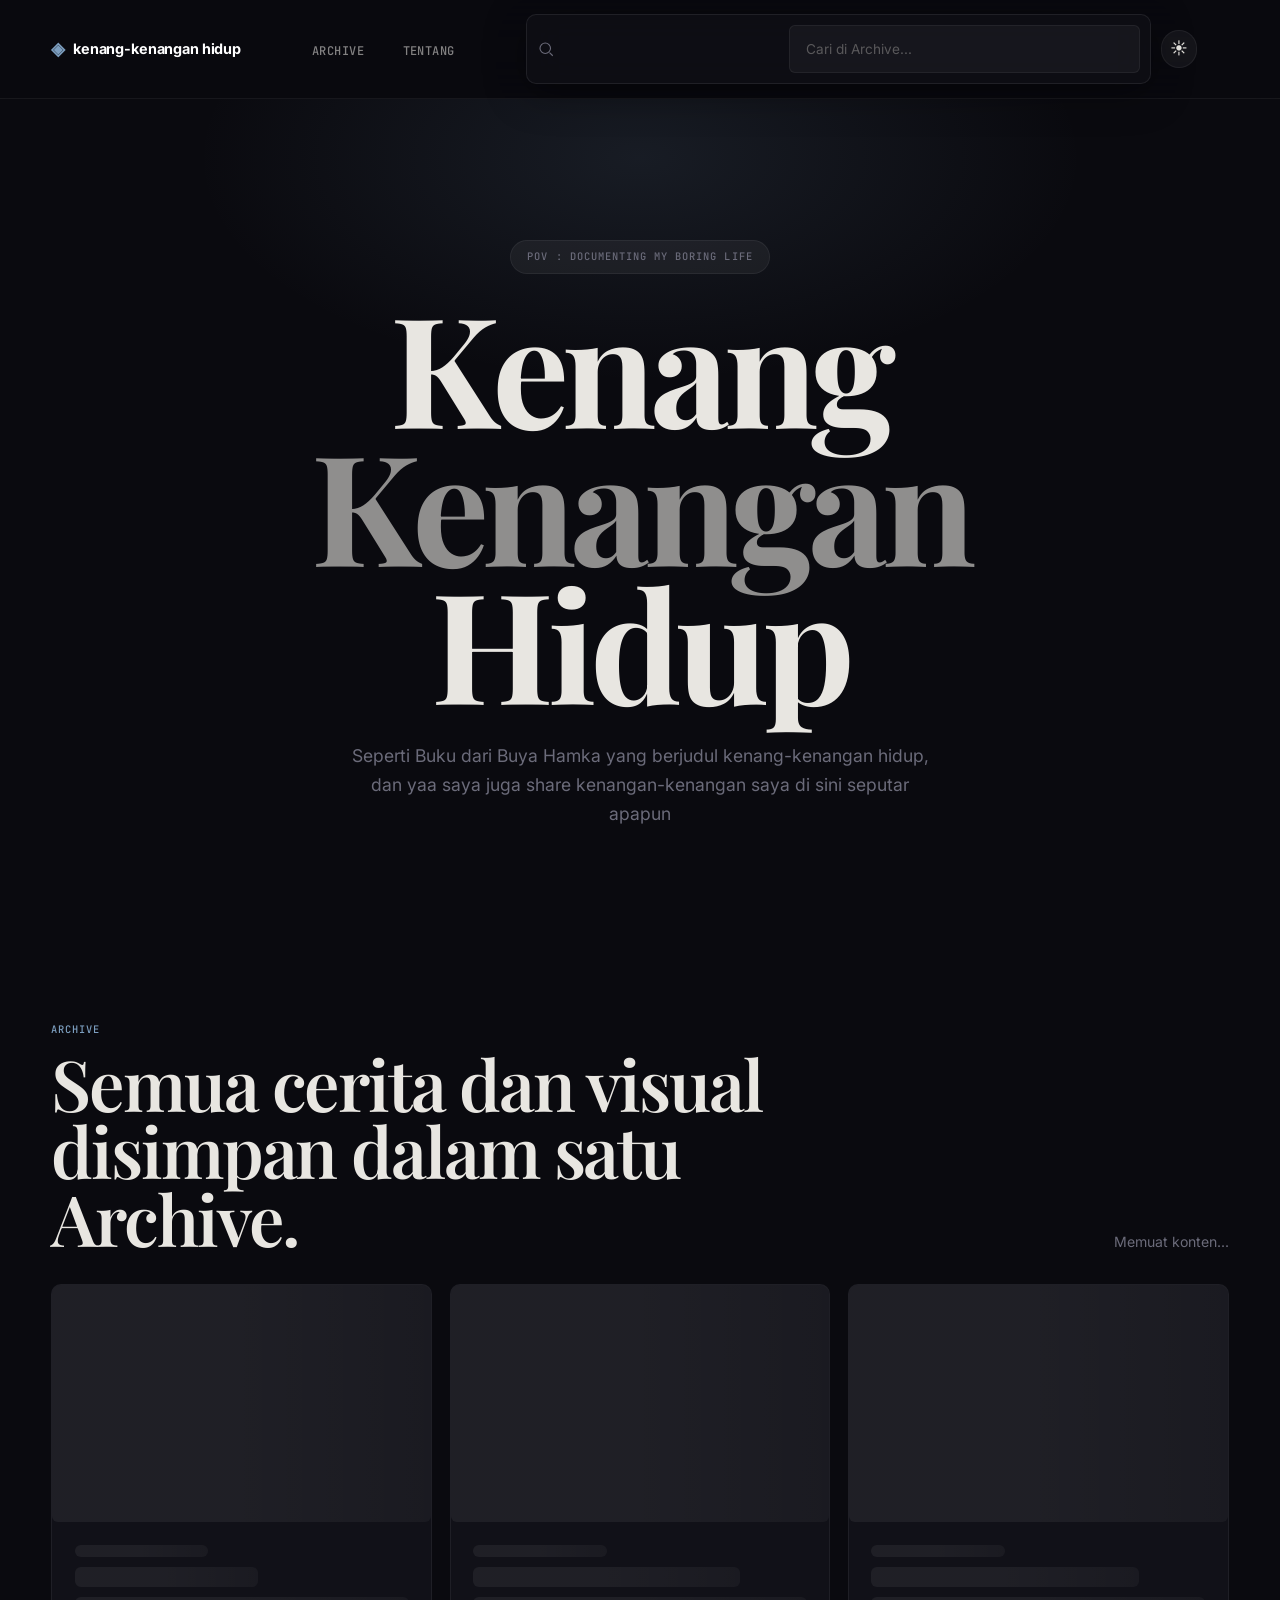
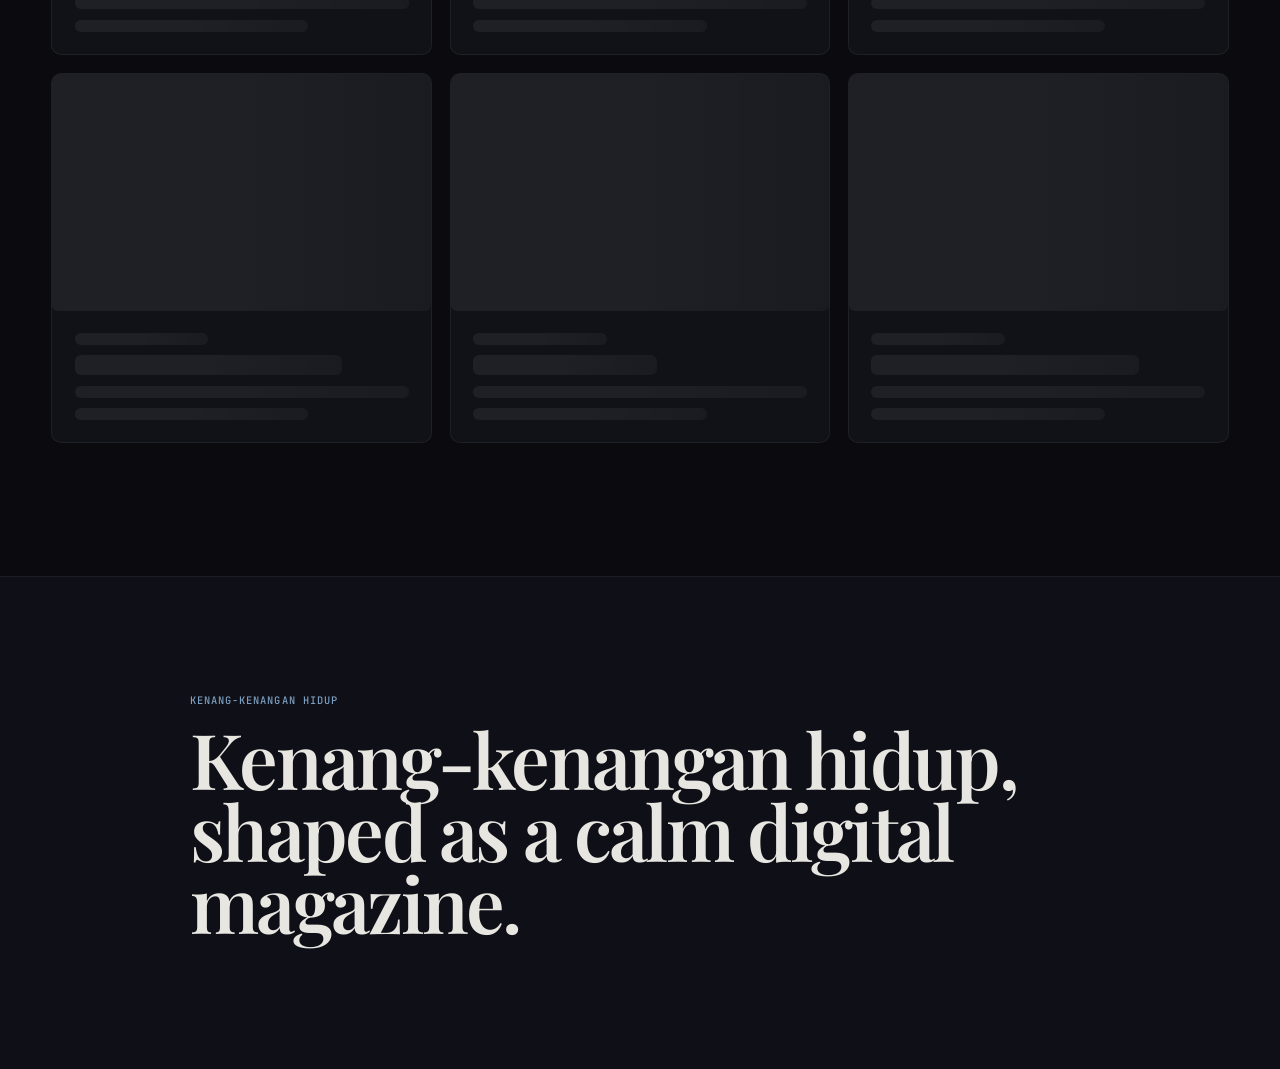
==== commit 5f2a8c25: "feat: remove makna.im branding, use kenang-kenangan hidup identity - Update index.html: replace all " ====
--- a/index.html
+++ b/index.html
@@ -10,15 +10,15 @@
   <meta property="og:title" content="kenang-kenangan hidup">
   <meta property="og:description" content="Ruang digital untuk merawat cerita, visual, dokumentasi, dan momen hidup yang punya makna.">
   <meta property="og:type" content="website">
-  <meta property="og:url" content="https://makna.im.ihsanmokhsen.com">
-  <meta property="og:image" content="https://makna.im.ihsanmokhsen.com/assets/logo.png">
+  <meta property="og:url" content="https://ihsanmokhsen.com">
+  <meta property="og:image" content="https://ihsanmokhsen.com/assets/logo.png">
   <meta property="og:locale" content="id_ID">
 
   <!-- Twitter Card -->
   <meta name="twitter:card" content="summary_large_image">
-  <meta name="twitter:title" content="makna.im — Digital Memory Magazine">
+  <meta name="twitter:title" content="kenang-kenangan hidup — Digital Memory Magazine">
   <meta name="twitter:description" content="Ruang digital untuk merawat cerita, visual, dokumentasi, dan momen hidup yang punya makna.">
-  <meta name="twitter:image" content="https://makna.im.ihsanmokhsen.com/assets/logo.png">
+  <meta name="twitter:image" content="https://ihsanmokhsen.com/assets/logo.png">
 
   <!-- Favicons -->
   <link rel="icon" type="image/svg+xml" href="assets/favicon.svg">
@@ -42,9 +42,9 @@
 
   <!-- NAVBAR -->
   <nav class="site-nav" id="navbar" role="navigation" aria-label="Navigasi utama">
-    <a class="nav-logo" href="#explore" aria-label="makna.im - Beranda">
+    <a class="nav-logo" href="#explore" aria-label="Beranda">
       <span class="nav-logo-icon" aria-hidden="true">◈</span>
-      <span>makna.im</span>
+      <span>kenang-kenangan hidup</span>
     </a>
 
     <ul class="nav-links" id="navLinks" role="list">
@@ -87,7 +87,7 @@
     <section class="showcase">
       <div class="section-head">
         <div>
-          <p class="section-kicker">Archive makna</p>
+          <p class="section-kicker">Archive</p>
           <h2>Semua cerita dan visual disimpan dalam satu Archive.</h2>
         </div>
         <p id="contentStatus">Memuat konten</p>
@@ -103,7 +103,7 @@
 
     <section class="about-strip" id="about">
       <div class="about-inner">
-        <p class="about-kicker">makna.im</p>
+        <p class="about-kicker">kenang-kenangan hidup</p>
         <h2>Kenang-kenangan hidup, shaped as a calm digital magazine.</h2>
       </div>
     </section>
--- a/assets/css/style.css
+++ b/assets/css/style.css
@@ -1,5 +1,5 @@
 /* ═══════════════════════════════════════════════════════
-   makna.im — Hermes Edition
+   kenang-kenangan hidup — Hermes Edition
    Dark · Minimal · Editorial · Premium
    ═══════════════════════════════════════════════════════ */
 
